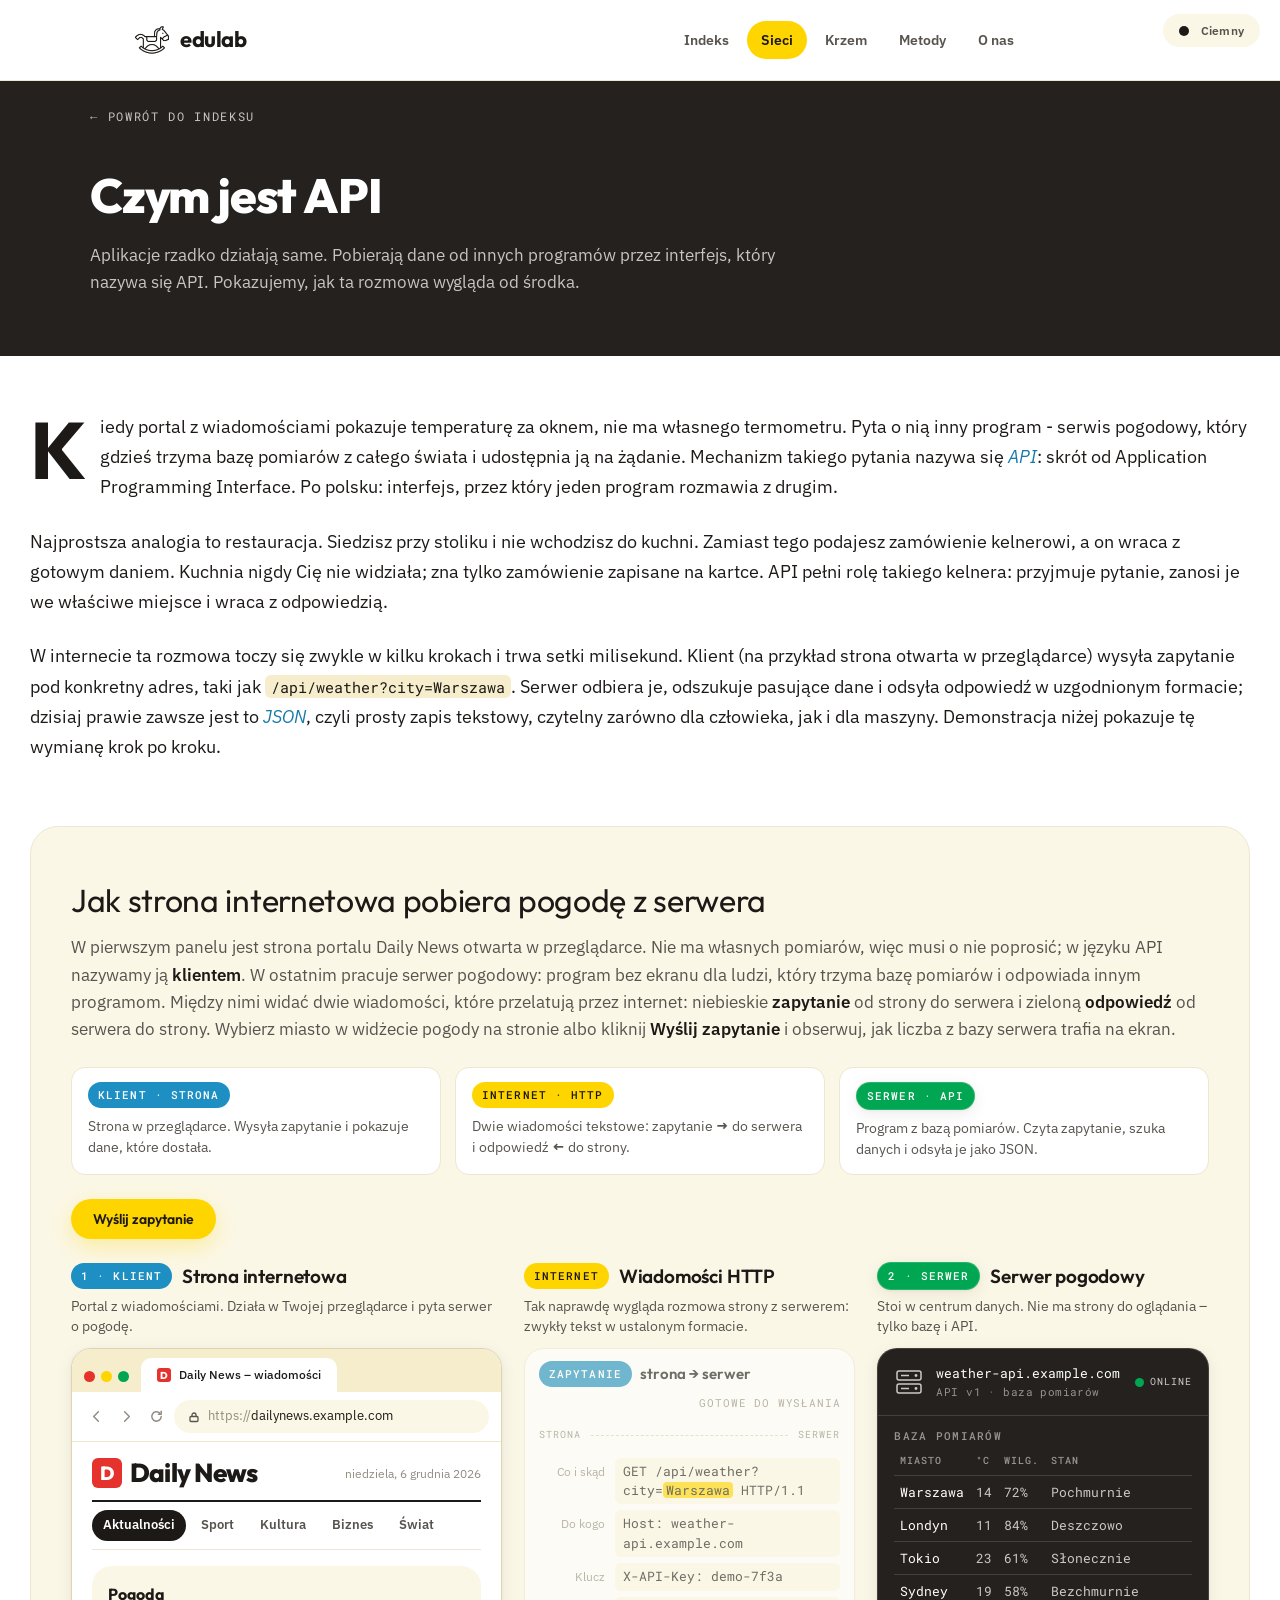
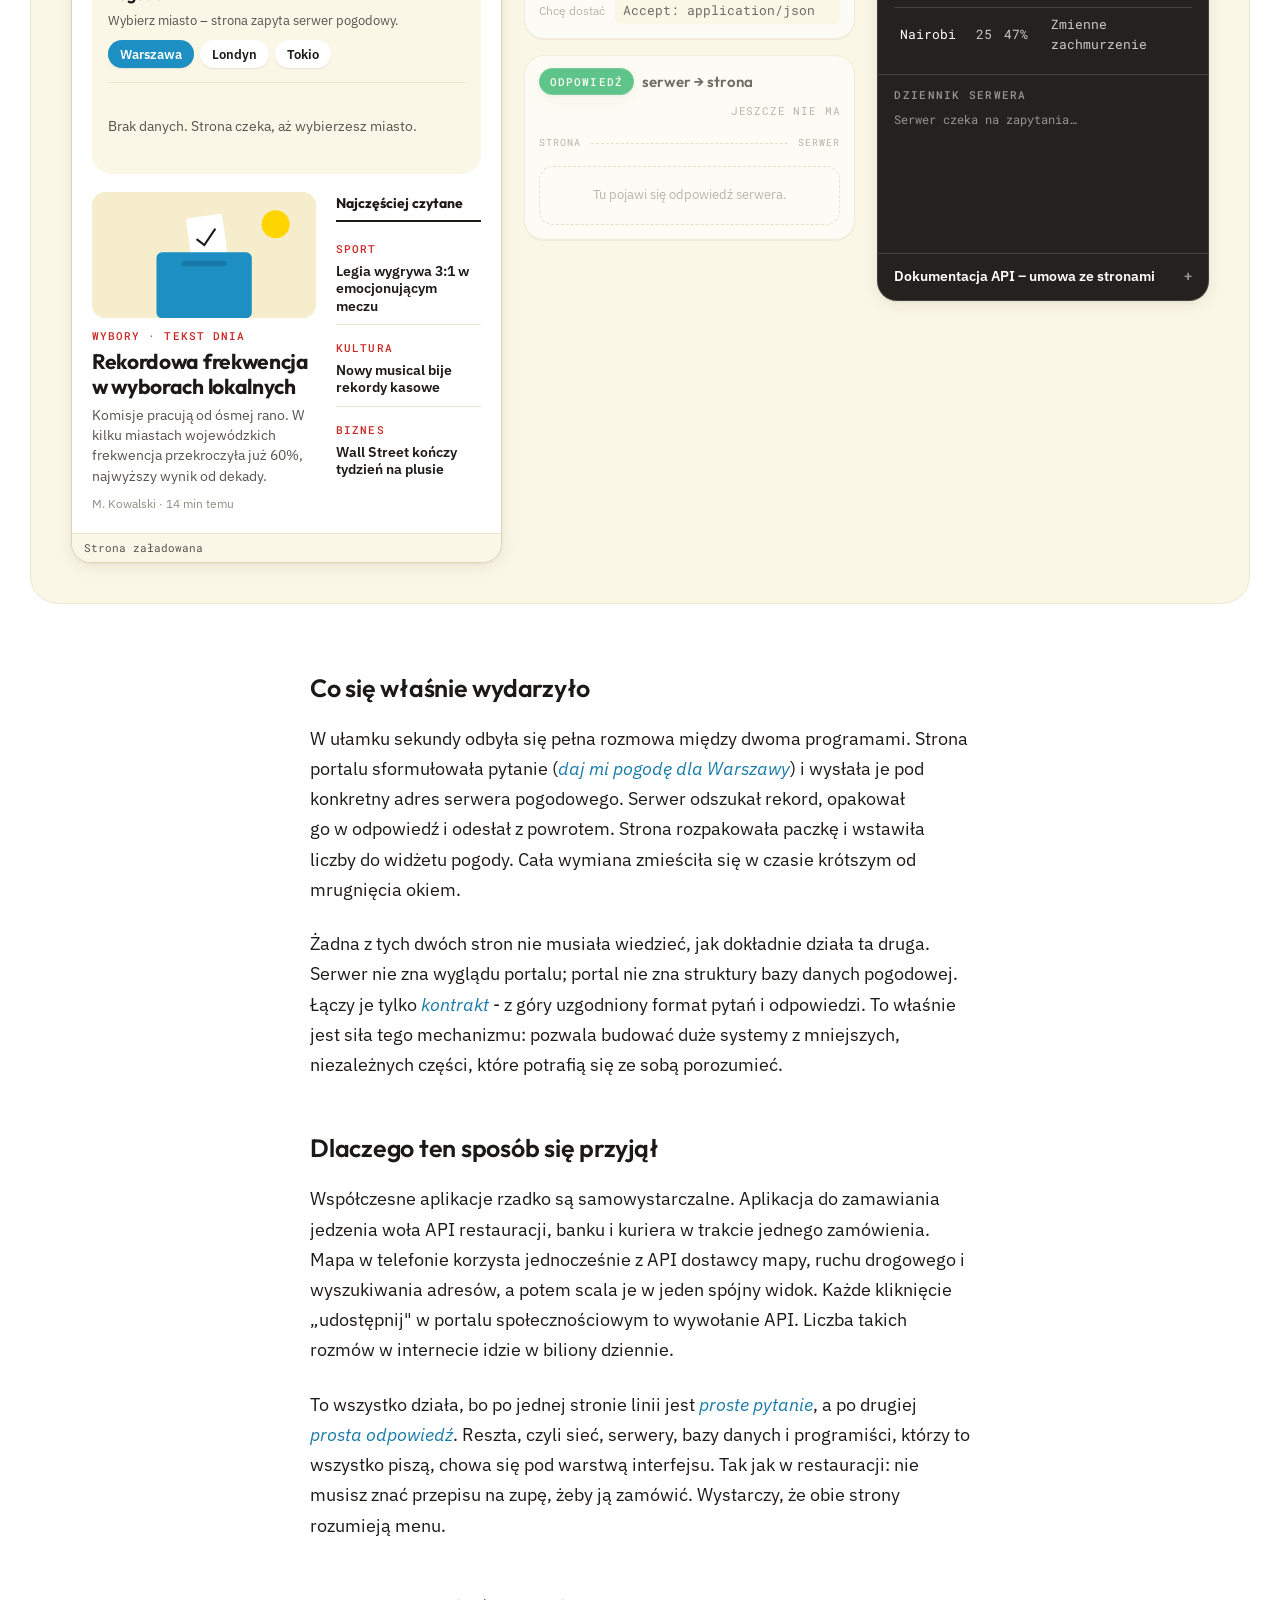
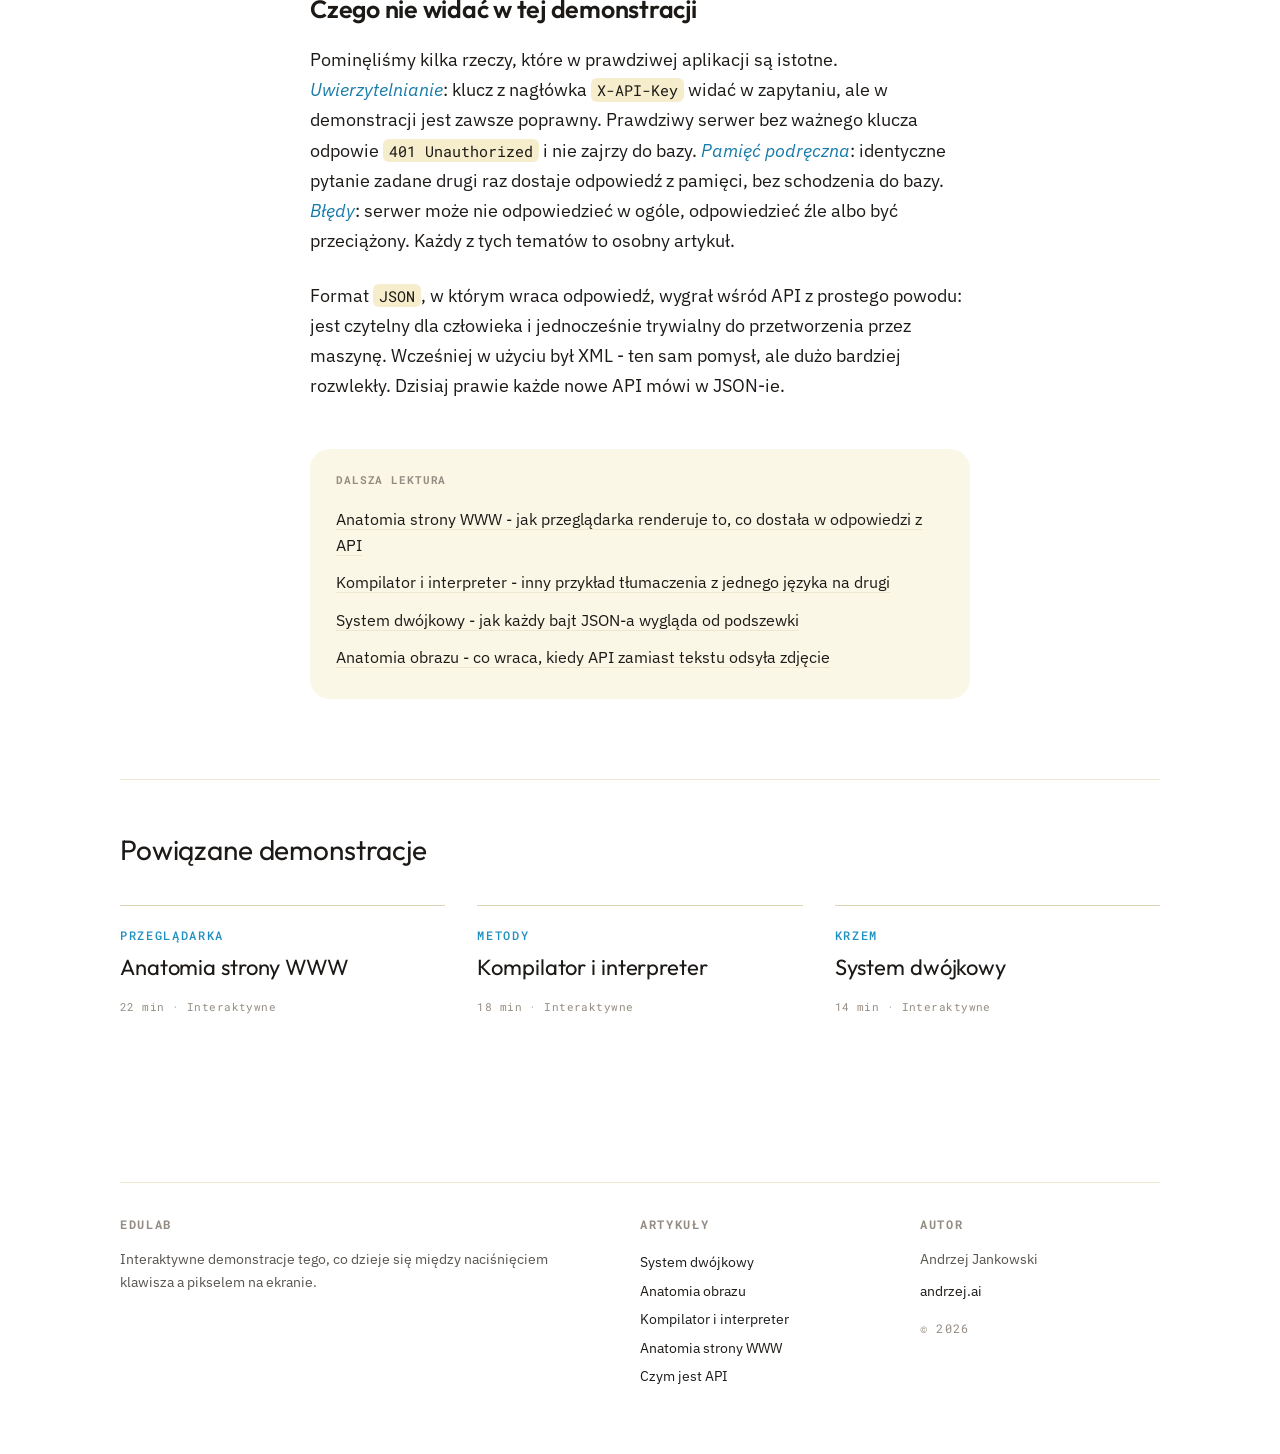
==== api.html @ d2e72bfe "Rework the API demo: browser website, HTTP messages, server console - Website shown in a browser win" ====
<!doctype html>
<html lang="pl">
<head>
<meta charset="utf-8" />
<meta name="viewport" content="width=device-width, initial-scale=1.0" />
<title>Czym jest API - Substrate</title>
<link rel="preconnect" href="https://fonts.googleapis.com" />
<link rel="preconnect" href="https://fonts.gstatic.com" crossorigin />
<link href="https://fonts.googleapis.com/css2?family=Outfit:wght@400;500;600;700;800&family=IBM+Plex+Sans:wght@400;500;600;700&family=Roboto+Mono:wght@400;500&display=swap" rel="stylesheet" />
<script>
  (function(){
    try {
      var saved = localStorage.getItem('substrate-theme');
      document.documentElement.dataset.theme = saved || 'light';
    } catch (_) {
      document.documentElement.dataset.theme = 'light';
    }
  })();
</script>
<style>
  /* ── edulab design system — Editorial Color ──────────────────────────
     Fonts: Outfit (display) · IBM Plex Sans (sans) · Roboto Mono (mono)
     Paper white page, warm ink, yellow primary, blue + green secondary,
     red for danger. Every colour below is an edulab token.
     ─────────────────────────────────────────────────────────────────── */
  :root {
    /* ── edulab brand fonts ── */
    --font-display: 'Outfit', 'IBM Plex Sans', system-ui, sans-serif;
    --font-sans:    'IBM Plex Sans', system-ui, -apple-system, sans-serif;
    --font-mono:    'Roboto Mono', ui-monospace, 'SF Mono', Menlo, monospace;

    /* ── edulab raw palette ── */
    --paper:   #FFFFFF;  --paper-2: #FBF7E6;  --paper-3: #F5EDCB;
    --surface: #FFFFFF;
    --edu-ink: #1C1917;  --edu-ink-2: #57534E;  --edu-ink-3: #948C82;
    --line:    #EDE7D2;  --line-2:  #DDD4B6;

    --yellow: #FFD500;  --yellow-600: #F0C800;  --yellow-soft: #FFD500;  --yellow-ink: #1C1917;
    --blue:   #1E8FC2;  --blue-600:   #177AA8;  --blue-soft:   #1E8FC2;  --blue-ink:   #FFFFFF;
    --green:  #00A651;  --green-600:  #009444;  --green-soft:  #00A651;  --green-ink:  #FFFFFF;
    --red:    #E5322D;  --red-600:    #C92823;  --red-soft:    #E5322D;  --red-ink:    #FFFFFF;
    --grape:  #7A5AC2;

    --primary: var(--yellow);  --on-primary: var(--yellow-ink);
    --focus-ring: 0 0 0 3px color-mix(in srgb, var(--yellow) 45%, transparent);

    /* ── radii & elevation ── */
    --r-xs: 6px; --r-sm: 10px; --r-md: 14px; --r-lg: 20px; --r-xl: 28px; --r-pill: 999px;
    --shadow-sm: 0 1px 2px rgba(33,30,26,.06), 0 1px 1px rgba(33,30,26,.04);
    --shadow-md: 0 4px 16px rgba(33,30,26,.08), 0 1px 3px rgba(33,30,26,.05);
    --shadow-lg: 0 16px 40px rgba(33,30,26,.12), 0 3px 8px rgba(33,30,26,.06);
    --shadow-primary: 0 8px 22px color-mix(in srgb, var(--yellow) 30%, transparent);

    /* ── layout ── */
    --pad-x: 30px;
    --pad-y: 72px;
    --gap: 28px;
    --shell: 1100px;
  }

  /* ── Light (default): edulab paper ──────────────────────────────────── */
  html[data-theme="light"] {
    --bg:        var(--paper);
    --bg-2:      var(--paper-2);
    --bg-3:      var(--paper-3);
    --ink:       var(--edu-ink);
    --ink-soft:  var(--edu-ink-2);
    --ink-mute:  var(--edu-ink-3);
    --rule:      var(--line-2);
    --rule-soft: var(--line);
    --accent:    var(--blue);
    --accent-2:  var(--blue-600);
    --accent-tint:        var(--paper-2);
    --accent-tint-soft:   var(--paper-2);
    --accent-tint-strong: var(--paper-3);
    --overlay:   rgba(255,255,255,.94);
    --card:      var(--surface);
    --logo-filter: none;
    --hero-bg:    #24211E;
    --hero-ink:   #FFFFFF;
    --hero-ink-2: rgba(255,255,255,.74);
    --green-tint: color-mix(in srgb, var(--green) 12%, transparent);
    --amber: var(--yellow);
    --amber-tint: color-mix(in srgb, var(--yellow) 22%, transparent);
    /* API demo: browser chrome + server console */
    --chrome-bg:   var(--paper-3);
    --chrome-bg-2: var(--paper-2);
    --srv-bg:   #24211E;  --srv-bg-2: #322D29;
    --srv-ink:  #FFFFFF;  --srv-ink-2: rgba(255,255,255,.76);  --srv-ink-3: rgba(255,255,255,.52);
    --srv-line: rgba(255,255,255,.14);
  }

  /* ── Dark: edulab ink surfaces (yellow reads as text on black) ──────── */
  html[data-theme="dark"] {
    --bg:        #1C1917;
    --bg-2:      #262220;
    --bg-3:      #322D29;
    --ink:       #FFFFFF;
    --ink-soft:  rgba(255,255,255,.74);
    --ink-mute:  rgba(255,255,255,.52);
    --rule:      rgba(255,255,255,.30);
    --rule-soft: rgba(255,255,255,.14);
    --accent:    var(--yellow);
    --accent-2:  var(--yellow-600);
    --accent-tint:        rgba(255,255,255,.06);
    --accent-tint-soft:   rgba(255,255,255,.04);
    --accent-tint-strong: rgba(255,213,0,.22);
    --overlay:   rgba(28,25,23,.94);
    --card:      #262220;
    --logo-filter: invert(1);
    --hero-bg:    #24211E;
    --hero-ink:   #FFFFFF;
    --hero-ink-2: rgba(255,255,255,.74);
    --green-tint: color-mix(in srgb, var(--green) 22%, transparent);
    --amber: var(--yellow);
    --amber-tint: color-mix(in srgb, var(--yellow) 22%, transparent);
    --chrome-bg:   #322D29;
    --chrome-bg-2: #262220;
    --srv-bg:   #0F0D0C;  --srv-bg-2: #24211E;
    --srv-ink:  #FFFFFF;  --srv-ink-2: rgba(255,255,255,.76);  --srv-ink-3: rgba(255,255,255,.52);
    --srv-line: rgba(255,255,255,.16);
  }

  /* ── Reset ──────────────────────────────────────────────────────────── */
  * { box-sizing: border-box; }
  html, body { margin: 0; padding: 0; }
  body {
    background: var(--bg);
    color: var(--ink);
    font-family: var(--font-sans);
    font-size: 16px;
    line-height: 1.6;
    -webkit-font-smoothing: antialiased;
    text-rendering: optimizeLegibility;
    transition: background .25s ease, color .25s ease;
  }
  a { color: inherit; text-decoration: none; cursor: pointer; }
  button { font-family: inherit; }

  /* Content shell — edulab caps the column at 1100px */
  .shell { max-width: var(--shell); margin: 0 auto; width: 100%; }

  /* Functional label: mono, uppercase, tracked */
  .kicker {
    font-family: var(--font-mono);
    font-weight: 500;
    font-size: 12px;
    letter-spacing: .14em;
    text-transform: uppercase;
    color: var(--ink-mute);
  }
  .dot { color: var(--ink-mute); padding: 0 6px; }

  /* ── Theme toggle — full pill, never a partial contour ──────────────── */
  .theme-toggle {
    position: fixed;
    top: 14px; right: 20px;
    z-index: 100;
    appearance: none; cursor: pointer;
    background: var(--bg-2);
    border: none;
    color: var(--ink-soft);
    padding: 9px 16px;
    border-radius: var(--r-pill);
    font-family: var(--font-sans);
    font-weight: 600;
    font-size: 12px;
    letter-spacing: .02em;
    transition: background .15s, color .15s;
  }
  .theme-toggle:hover { background: var(--yellow); color: var(--yellow-ink); }
  .theme-toggle:focus-visible { outline: none; box-shadow: var(--focus-ring); }
  .theme-toggle .th-mark {
    display: inline-block;
    width: 10px; height: 10px;
    border-radius: 50%;
    margin-right: 8px;
    vertical-align: -1px;
    background: var(--ink);
  }
  .theme-toggle:hover .th-mark { background: var(--yellow-ink); }
  .theme-toggle .lbl-jasny { display: inline; }
  .theme-toggle .lbl-ciemny { display: none; }
  html[data-theme="light"] .theme-toggle .lbl-jasny { display: none; }
  html[data-theme="light"] .theme-toggle .lbl-ciemny { display: inline; }

  /* ── edulab brand bar (required chrome) ─────────────────────────────── */
  .masthead {
    position: sticky; top: 0; z-index: 50; width: 100%;
    background: var(--overlay);
    backdrop-filter: blur(12px); -webkit-backdrop-filter: blur(12px);
    border-bottom: 1px solid var(--rule-soft);
  }
  .masthead .row {
    max-width: var(--shell); margin: 0 auto;
    padding: 8px var(--pad-x);
    display: flex; justify-content: space-between; align-items: center; gap: 12px;
  }
  .masthead .brand { display: flex; align-items: center; gap: 2px; cursor: pointer; }
  .masthead .edu-logo {
    width: 64px; height: 64px; display: block; margin-right: -6px;
    filter: var(--logo-filter);
  }
  .masthead .brand .wordmark {
    font-family: var(--font-display); font-weight: 700;
    font-size: 22px; letter-spacing: -.02em; color: var(--ink);
  }
  .masthead .topnav { display: flex; gap: 4px; padding-right: 132px; }
  .masthead .topnav a {
    font-family: var(--font-sans); font-weight: 600; font-size: 14px;
    color: var(--ink-soft);
    padding: 8px 14px; border-radius: var(--r-pill);
    transition: background .15s, color .15s;
  }
  .masthead .topnav a:hover { background: var(--bg-2); color: var(--ink); }
  .masthead .topnav a.active { background: var(--yellow); color: var(--yellow-ink); }

  /* ── Detail page frame ──────────────────────────────────────────────── */
  .detail {
    max-width: 1240px;
    margin: 0 auto;
    padding: 48px var(--pad-x) calc(var(--pad-y) * 1.2);
  }
  .detail-back {
    font-family: var(--font-mono); font-size: 11px;
    letter-spacing: .08em; text-transform: uppercase;
    color: var(--ink-mute); margin-bottom: 48px;
  }
  .detail-back a { transition: color .15s; }
  .detail-back a:hover { color: var(--accent); }

  .detail-head { max-width: 760px; margin: 0 auto; text-align: left; }
  .detail-meta {
    display: flex; align-items: center;
    font-family: var(--font-mono); font-size: 11px; color: var(--ink-mute);
    letter-spacing: .06em; text-transform: uppercase;
    margin-bottom: 24px;
  }
  .detail-head h1 {
    font-family: var(--font-display); font-weight: 400;
    font-size: clamp(40px, 5vw, 72px); line-height: 1.05;
    letter-spacing: -.02em;
    margin: 0 0 24px; text-wrap: balance;
  }
  .detail-dek {
    font-family: var(--font-sans); font-style: italic;
    font-size: clamp(20px, 1.6vw, 24px);
    line-height: 1.45; color: var(--ink-soft); margin: 0 0 32px;
    max-width: 50ch;
  }
  .detail-byline {
    display: flex; align-items: center;
    font-family: var(--font-mono); font-size: 11px; color: var(--ink-mute);
    letter-spacing: .06em; text-transform: uppercase;
  }

  .detail-rule {
    height: 1px; background: var(--rule); opacity: .5;
    margin: 56px auto;
    max-width: 760px;
    border: none;
  }

  .detail-prose { max-width: 660px; margin: 0 auto 48px; }
  .detail-prose p {
    font-family: var(--font-sans); font-size: 19px; line-height: 1.6;
    color: var(--ink); margin: 0 0 24px; text-wrap: pretty;
  }
  .detail-prose p em { font-style: italic; color: var(--accent-2); }
  .detail-prose p code,
  .detail-prose code {
    font-family: var(--font-mono); font-size: 15px;
    background: var(--bg-2); padding: 1px 6px; border-radius: 3px;
    color: var(--accent);
  }
  .detail-prose h3 {
    font-family: var(--font-display); font-weight: 400;
    font-size: 28px; margin: 48px 0 16px;
    letter-spacing: -.005em;
  }
  .detail-prose .dropcap .dc {
    font-family: var(--font-sans); font-style: italic;
    font-size: 80px; line-height: .8;
    float: left; padding: 6px 14px 0 0;
    color: var(--accent);
  }

  /* ── Demo container (breaks out of .detail to be wider) ─────────────── */
  .demo-fullwide {
    padding: 0 var(--pad-x);
    margin: 64px 0;
  }
  .detail-demo {
    max-width: 1480px; margin: 0 auto;
    padding: 40px;
    background: var(--bg-2);
    border: 1px solid var(--rule-soft);
    border-radius: var(--r-xl);
  }
  .detail.detail-after {
    padding-top: 0;
  }
  .detail-demo .demo-head { margin-bottom: 24px; max-width: none; }
  .detail-demo .demo-head h2 {
    font-family: var(--font-display); font-weight: 400;
    font-size: 32px; margin: 8px 0 8px; letter-spacing: -.01em;
  }
  .detail-demo .demo-head > p {
    font-family: var(--font-sans); font-size: 17px; line-height: 1.6; color: var(--ink-soft); margin: 0;
  }
  .detail-demo .demo-head p em { font-style: normal; font-weight: 600; color: var(--ink); }

  /* ── Buttons ────────────────────────────────────────────────────────── */
  .btn {
    appearance: none; cursor: pointer;
    background: transparent;
    border: 1px solid var(--rule-soft);
    color: var(--ink-soft);
    padding: 8px 14px;
    border-radius: 2px;
    font-family: var(--font-mono);
    font-size: 11px;
    letter-spacing: .08em;
    text-transform: uppercase;
    transition: border-color .15s, color .15s, background .15s;
  }
  .btn:hover { border-color: var(--ink-soft); color: var(--ink); }
  .btn:disabled { opacity: .4; cursor: not-allowed; }
  .btn.primary {
    background: var(--ink);
    border-color: var(--ink);
    color: var(--bg);
    padding: 10px 20px;
    border-radius: 999px;
    font-family: var(--font-sans);
    font-size: 13px;
    font-weight: 500;
    letter-spacing: 0;
    text-transform: none;
    transition: transform .15s ease, background .15s ease, opacity .15s;
  }
  .btn.primary:hover:not(:disabled) { background: var(--accent); transform: translateY(-1px); }

  /* ── Aside ──────────────────────────────────────────────────────────── */
  .detail-aside {
    max-width: 660px; margin: 48px auto;
    padding: 24px 28px;
    background: var(--bg-2);
    border-radius: 0 3px 3px 0;
  }
  .detail-aside h6 {
    font-family: var(--font-mono); font-size: 11px; letter-spacing: .08em;
    text-transform: uppercase; color: var(--ink-mute);
    margin: 0 0 12px;
  }
  .detail-aside ul { margin: 0; padding: 0; list-style: none; }
  .detail-aside li { padding: 6px 0; }
  .detail-aside a {
    font-family: var(--font-sans); font-size: 16px; color: var(--ink);
    border-bottom: 1px solid var(--rule-soft);
    transition: color .15s, border-color .15s;
  }
  .detail-aside a:hover { color: var(--accent); border-color: var(--accent); }

  /* ── Related ────────────────────────────────────────────────────────── */
  .detail-related {
    max-width: 1080px; margin: 80px auto 0;
    border-top: 1px solid var(--rule-soft);
    padding-top: 48px;
  }
  .detail-related h3 {
    font-family: var(--font-display); font-weight: 400; font-size: 28px;
    margin: 0 0 32px; letter-spacing: -.005em;
  }
  .related-grid {
    display: grid; grid-template-columns: repeat(3, 1fr); gap: 32px;
  }
  .related-grid .related {
    padding: 20px 0; border-top: 1px solid var(--rule);
    cursor: pointer; transition: padding .15s;
    display: flex; flex-direction: column; gap: 10px;
  }
  .related-grid .related:hover { padding-left: 8px; }
  .related-grid .related:hover h4 { color: var(--accent); }
  .related-grid .related .kicker { color: var(--accent); }
  .related-grid .related h4 {
    font-family: var(--font-display); font-weight: 400;
    font-size: 22px; line-height: 1.15; margin: 0;
    letter-spacing: -.005em; transition: color .15s;
  }
  .related-grid .related .read {
    font-family: var(--font-mono); font-size: 11px; color: var(--ink-mute);
    letter-spacing: .04em; margin-top: auto; padding-top: 8px;
  }

  /* ════════════════════════════════════════════════════════════
     API DEMO - website (client) · HTTP messages · weather server
     Blue = the website and its request, green = the server and
     its response, yellow = "look here now".
     ════════════════════════════════════════════════════════════ */

  /* ── legend under the demo lead ─────────────────────────────── */
  .demo-legend {
    display: grid; grid-template-columns: repeat(3, minmax(0, 1fr));
    gap: 14px; margin-top: 24px;
  }
  .legend-item {
    background: var(--card); border: 1px solid var(--rule-soft);
    border-radius: var(--r-md); padding: 14px 16px;
    display: flex; flex-direction: column; gap: 8px; align-items: flex-start;
  }
  .legend-item p { margin: 0; font-size: 14px; line-height: 1.5; color: var(--ink-soft); }

  /* ── solid chips: actor + message labels ────────────────────── */
  .chip {
    display: inline-flex; align-items: center; gap: 6px;
    font-family: var(--font-mono); font-size: 11px; font-weight: 500;
    letter-spacing: .1em; text-transform: uppercase;
    padding: 4px 10px; border-radius: var(--r-pill); white-space: nowrap;
  }
  .chip.client { background: var(--blue);   color: var(--blue-ink); }
  .chip.server { background: var(--green);  color: var(--green-ink); }
  .chip.net    { background: var(--yellow); color: var(--yellow-ink); }
  .chip.error  { background: var(--red);    color: var(--red-ink); }
  .chip.muted  { background: var(--bg-3);   color: var(--ink-soft); }

  /* ── start button ───────────────────────────────────────── */
  .api-start { margin-bottom: 22px; }

  /* ── stage: website | messages | server ─────────────────────── */
  .api-stage {
    display: grid;
    grid-template-columns: minmax(0, 1.3fr) minmax(300px, 1fr) minmax(0, 1fr);
    gap: 22px; align-items: start;
  }
  .actor { display: flex; flex-direction: column; gap: 12px; min-width: 0; }
  .actor-label { display: flex; flex-wrap: wrap; align-items: center; gap: 6px 10px; }
  .actor-label strong {
    font-family: var(--font-display); font-weight: 600; font-size: 19px;
    letter-spacing: -.01em; color: var(--ink);
  }
  .actor-note { flex-basis: 100%; font-size: 13.5px; line-height: 1.45; color: var(--ink-soft); }
  .frame { transition: box-shadow .25s; }
  .actor.is-active .frame,
  .msg.is-active { box-shadow: 0 0 0 3px var(--yellow), var(--shadow-md); }

  /* ── browser window around the website ──────────────────────── */
  .browser {
    background: var(--card); border: 1px solid var(--rule);
    border-radius: var(--r-lg); overflow: hidden; box-shadow: var(--shadow-md);
  }
  .br-tabs {
    background: var(--chrome-bg); display: flex; align-items: flex-end;
    gap: 12px; padding: 9px 12px 0;
  }
  .br-dots { display: flex; gap: 6px; padding-bottom: 10px; }
  .br-dots span { width: 11px; height: 11px; border-radius: 50%; }
  .br-dots span:nth-child(1) { background: var(--red); }
  .br-dots span:nth-child(2) { background: var(--yellow); }
  .br-dots span:nth-child(3) { background: var(--green); }
  .br-tab {
    background: var(--card); border-radius: var(--r-sm) var(--r-sm) 0 0;
    padding: 7px 16px 8px; display: flex; align-items: center; gap: 8px;
    font-family: var(--font-sans); font-size: 12px; font-weight: 500; color: var(--ink);
    min-width: 0; max-width: 240px; white-space: nowrap; overflow: hidden; text-overflow: ellipsis;
  }
  .br-tab .fav {
    width: 14px; height: 14px; border-radius: 3px; flex-shrink: 0;
    background: var(--red); color: var(--red-ink);
    font-family: var(--font-display); font-weight: 800; font-size: 10px;
    display: grid; place-items: center;
  }
  .br-toolbar {
    display: flex; align-items: center; gap: 6px; padding: 8px 12px;
    border-bottom: 1px solid var(--rule-soft);
  }
  .br-btn { width: 24px; height: 24px; display: grid; place-items: center; color: var(--ink-mute); flex-shrink: 0; }
  .br-btn svg { width: 15px; height: 15px; }
  .br-url {
    flex: 1; min-width: 0; display: flex; align-items: center; gap: 8px;
    background: var(--bg-2); border-radius: var(--r-pill); padding: 6px 14px;
    font-family: var(--font-sans); font-size: 13px; color: var(--ink-mute);
    white-space: nowrap; overflow: hidden;
  }
  .br-url svg { width: 12px; height: 12px; flex-shrink: 0; color: var(--ink-soft); }
  .br-url .host { color: var(--ink); }
  .br-status {
    background: var(--chrome-bg-2); border-top: 1px solid var(--rule-soft);
    padding: 5px 12px; min-height: 27px;
    font-family: var(--font-mono); font-size: 11px; color: var(--ink-soft);
    white-space: nowrap; overflow: hidden; text-overflow: ellipsis;
  }

  /* ── the news website itself ────────────────────────────────── */
  .site { background: var(--bg); color: var(--ink); padding: 0 20px 20px; }
  .site-head {
    display: flex; align-items: center; justify-content: space-between;
    gap: 12px; flex-wrap: wrap; padding: 16px 0 12px;
    border-bottom: 2px solid var(--ink);
  }
  .site-logo {
    display: flex; align-items: center; gap: 8px;
    font-family: var(--font-display); font-weight: 800; font-size: 26px;
    letter-spacing: -.03em; line-height: 1;
  }
  .site-logo .mark {
    width: 30px; height: 30px; border-radius: var(--r-xs);
    background: var(--red); color: var(--red-ink);
    display: grid; place-items: center; font-size: 19px;
  }
  .site-date { font-size: 12px; color: var(--ink-mute); }
  .site-nav { display: flex; flex-wrap: wrap; gap: 4px; padding: 8px 0; border-bottom: 1px solid var(--rule-soft); }
  .site-nav span {
    font-family: var(--font-sans); font-weight: 600; font-size: 13px;
    color: var(--ink-soft); padding: 5px 11px; border-radius: var(--r-pill);
  }
  .site-nav span.on { background: var(--ink); color: var(--bg); }

  /* weather widget = the part of the website that talks to the API */
  .wx {
    margin: 16px 0 18px; padding: 16px;
    background: var(--bg-2); border-radius: var(--r-lg);
    display: flex; flex-direction: column; gap: 14px;
  }
  .wx-title { font-family: var(--font-display); font-weight: 700; font-size: 16px; margin: 0; }
  .wx-hint { font-size: 12.5px; color: var(--ink-soft); margin: 2px 0 10px; }
  .wx-cities { display: flex; flex-wrap: wrap; gap: 6px; }
  .wx-city {
    appearance: none; border: none; cursor: pointer;
    background: var(--card); color: var(--ink); box-shadow: var(--shadow-sm);
    font-family: var(--font-sans); font-weight: 600; font-size: 12.5px;
    padding: 6px 12px; border-radius: var(--r-pill);
    transition: background .15s, color .15s;
  }
  .wx-city:hover { background: var(--bg-3); }
  .wx-city:focus-visible { outline: none; box-shadow: var(--focus-ring); }
  .wx-city[aria-pressed="true"] { background: var(--blue); color: var(--blue-ink); }

  .wx-result {
    display: flex; align-items: center; gap: 16px; min-height: 76px;
    padding-top: 14px; border-top: 1px solid var(--rule-soft); transition: opacity .25s;
  }
  .wx[data-filled="loading"] .wx-result { opacity: .45; }
  .wx-icon { position: relative; width: 58px; height: 58px; flex-shrink: 0; color: var(--ink); display: grid; place-items: center; }
  .wx-icon .map-n { position: absolute; top: -4px; right: -8px; margin: 0; }
  .wx-icon svg { width: 54px; height: 54px; }
  .wx-icon .ic-fill { fill: var(--bg-2); }
  .wx-temp {
    font-family: var(--font-display); font-weight: 700; font-size: 42px;
    line-height: 1; letter-spacing: -.03em;
  }
  .wx-place { font-weight: 600; font-size: 14px; }
  .wx-meta { font-size: 13px; color: var(--ink-soft); line-height: 1.5; }
  .wx-empty { font-size: 13.5px; color: var(--ink-soft); margin: 0; }
  .wx-loading {
    font-family: var(--font-mono); font-size: 11px; letter-spacing: .08em;
    text-transform: uppercase; color: var(--ink-soft);
    animation: fade-pulse 1s ease-in-out infinite alternate;
  }
  @keyframes fade-pulse { from { opacity: 1; } to { opacity: .35; } }

  /* values that came from the API: flash + numbered link to the JSON */
  .fld { border-radius: var(--r-xs); transition: background .4s, color .4s; }
  .fld.flash { background: var(--yellow); color: var(--yellow-ink); }
  .map-n {
    display: inline-grid; place-items: center; vertical-align: middle;
    width: 18px; height: 18px; margin: 0 4px; border-radius: 50%;
    background: var(--yellow); color: var(--yellow-ink);
    font-family: var(--font-mono); font-size: 10.5px; font-weight: 500; line-height: 1;
    opacity: 0; transition: opacity .3s;
  }
  #demo[data-mapped="1"] .map-n { opacity: 1; }

  .site-grid { display: grid; grid-template-columns: minmax(0, 1.55fr) minmax(0, 1fr); gap: 20px; }
  .site-img {
    aspect-ratio: 16 / 9; border-radius: var(--r-md); overflow: hidden;
    background: var(--bg-3); margin-bottom: 10px;
  }
  .site-img svg { width: 100%; height: 100%; display: block; }
  .site-img .i-sky   { fill: var(--bg-3); }
  .site-img .i-box   { fill: var(--blue); }
  .site-img .i-slot  { fill: var(--blue-600); }
  .site-img .i-paper { fill: var(--card); }
  .site-img .i-tick  { fill: none; stroke: var(--ink); stroke-width: 3; stroke-linecap: round; }
  .site-img .i-sun   { fill: var(--yellow); }
  .site-kicker {
    font-family: var(--font-mono); font-size: 10.5px; font-weight: 500;
    letter-spacing: .1em; text-transform: uppercase; color: var(--red-600);
  }
  .site-h {
    font-family: var(--font-display); font-weight: 700; font-size: 21px;
    line-height: 1.2; letter-spacing: -.015em; margin: 4px 0 6px;
  }
  .site-dek { font-size: 13.5px; line-height: 1.5; color: var(--ink-soft); margin: 0; }
  .site-byline { font-size: 12px; color: var(--ink-mute); margin-top: 8px; }
  .site-side h5 {
    font-family: var(--font-display); font-weight: 700; font-size: 14px;
    margin: 0 0 4px; padding-bottom: 6px; border-bottom: 2px solid var(--ink);
  }
  .site-list { list-style: none; margin: 0; padding: 0; }
  .site-list li { padding: 9px 0; border-bottom: 1px solid var(--rule-soft); }
  .site-list li:last-child { border-bottom: none; }
  .site-list .t { display: block; font-weight: 600; font-size: 13.5px; line-height: 1.3; margin-top: 2px; }

  /* ── HTTP messages in the middle ────────────────────────────── */
  .wire { gap: 12px; }
  .msgs { display: flex; flex-direction: column; gap: 16px; }
  .msg {
    background: var(--card); border: 1px solid var(--rule-soft);
    border-radius: var(--r-lg); box-shadow: var(--shadow-sm); overflow: hidden;
    transition: box-shadow .25s, opacity .25s;
  }
  .msg[data-state="idle"] { opacity: .62; }
  .msg-head { display: flex; flex-wrap: wrap; align-items: center; gap: 8px; padding: 12px 14px 4px; }
  .msg-title { font-family: var(--font-display); font-weight: 600; font-size: 15px; }
  .msg-state {
    margin-left: auto; font-family: var(--font-mono); font-size: 10.5px;
    letter-spacing: .08em; text-transform: uppercase; color: var(--ink-mute);
  }

  .msg-track {
    display: flex; align-items: center; gap: 10px; padding: 6px 14px 10px;
    font-family: var(--font-mono); font-size: 10px; letter-spacing: .1em;
    text-transform: uppercase; color: var(--ink-mute);
  }
  .rail { position: relative; flex: 1; height: 26px; }
  .rail::before {
    content: ""; position: absolute; left: 0; right: 0; top: 50%;
    border-top: 1px dashed var(--rule);
  }
  .packet {
    position: absolute; top: 0; left: 0; height: 26px; width: 46px;
    border-radius: var(--r-pill); display: grid; place-items: center;
    font-size: 13px; line-height: 1; opacity: 0;
    transition: left .9s ease-in-out, opacity .2s;
  }
  .msg-req .packet { background: var(--blue);  color: var(--blue-ink); }
  .msg-res .packet { background: var(--green); color: var(--green-ink); }
  .packet[data-pos="start"] { left: 0; }
  .packet[data-pos="end"]   { left: calc(100% - 46px); }
  .packet[data-visible="1"] { opacity: 1; }

  .http {
    margin: 0; padding: 0 14px 14px;
    display: grid; grid-template-columns: max-content minmax(0, 1fr);
    gap: 6px 10px; align-items: baseline;
  }
  .http dt {
    font-family: var(--font-sans); font-size: 12px; line-height: 1.35;
    color: var(--ink-mute); text-align: right; padding-top: 5px;
  }
  .http dd {
    margin: 0; padding: 4px 8px; border-radius: var(--r-xs);
    background: var(--bg-2); color: var(--ink);
    font-family: var(--font-mono); font-size: 12.5px; line-height: 1.55;
    overflow-wrap: anywhere;
  }
  .http dd.json { white-space: pre; overflow-x: auto; overflow-wrap: normal; }
  .http .jk { color: var(--ink-soft); }
  .http .var { background: var(--yellow); color: var(--yellow-ink); border-radius: 4px; padding: 0 3px; }
  .http .st-ok  { background: var(--green); color: var(--green-ink); border-radius: 4px; padding: 0 4px; }
  .msg-empty {
    margin: 0 14px 14px; padding: 18px 12px; border-radius: var(--r-md);
    border: 1px dashed var(--rule); text-align: center;
    font-size: 13px; color: var(--ink-mute);
  }

  /* ── weather server: a machine, not a page ──────────────────── */
  .server {
    background: var(--srv-bg); color: var(--srv-ink);
    border: 1px solid var(--srv-line); border-radius: var(--r-lg);
    box-shadow: var(--shadow-md); overflow: hidden;
  }
  .srv-head {
    display: flex; align-items: center; gap: 12px;
    padding: 14px 16px; border-bottom: 1px solid var(--srv-line);
  }
  .srv-rack { width: 30px; height: 30px; color: var(--srv-ink-2); flex-shrink: 0; }
  .srv-host { font-family: var(--font-mono); font-size: 13px; color: var(--srv-ink); overflow-wrap: anywhere; }
  .srv-sub  { font-family: var(--font-mono); font-size: 10.5px; color: var(--srv-ink-3); letter-spacing: .04em; }
  .srv-led {
    margin-left: auto; display: flex; align-items: center; gap: 6px;
    font-family: var(--font-mono); font-size: 10px; letter-spacing: .1em;
    text-transform: uppercase; color: var(--srv-ink-2); white-space: nowrap;
  }
  .srv-led i { width: 9px; height: 9px; border-radius: 50%; background: var(--green); }
  .server[data-busy="1"] .srv-led i { background: var(--yellow); animation: fade-pulse .45s ease-in-out infinite alternate; }
  .srv-sec { padding: 12px 16px 14px; border-bottom: 1px solid var(--srv-line); }
  .srv-sec h5 {
    margin: 0 0 8px; font-family: var(--font-mono); font-weight: 500; font-size: 10.5px;
    letter-spacing: .12em; text-transform: uppercase; color: var(--srv-ink-3);
  }
  .srv-table { width: 100%; border-collapse: collapse; font-family: var(--font-mono); font-size: 12.5px; }
  .srv-table th {
    text-align: left; font-weight: 500; font-size: 10px; letter-spacing: .1em;
    text-transform: uppercase; color: var(--srv-ink-3); padding: 0 6px 6px;
  }
  .srv-table td {
    padding: 6px; color: var(--srv-ink-2); border-top: 1px solid var(--srv-line);
    transition: background .25s, color .25s;
  }
  .srv-table td:first-child { color: var(--srv-ink); }
  .srv-table tr.hit td { background: var(--yellow); color: var(--yellow-ink); border-top-color: transparent; }
  .srv-log {
    list-style: none; margin: 0; padding: 0; height: 128px; overflow-y: auto;
    font-family: var(--font-mono); font-size: 11.5px; line-height: 1.6; color: var(--srv-ink-2);
  }
  .srv-log li { overflow-wrap: anywhere; }
  .srv-log .t { color: var(--srv-ink-3); margin-right: 8px; }
  .srv-log .v   { color: var(--yellow); }
  .srv-log .ok  { color: var(--green); }
  .srv-log .idle { color: var(--srv-ink-3); }

  .srv-docs summary {
    cursor: pointer; padding: 12px 16px; list-style: none;
    font-family: var(--font-sans); font-weight: 600; font-size: 13.5px; color: var(--srv-ink);
    display: flex; align-items: center; justify-content: space-between; gap: 10px;
  }
  .srv-docs summary::-webkit-details-marker { display: none; }
  .srv-docs summary::after { content: "+"; font-family: var(--font-mono); color: var(--srv-ink-3); }
  .srv-docs[open] summary::after { content: "−"; }
  .srv-docs summary:focus-visible { outline: 3px solid var(--yellow); outline-offset: -3px; }
  .srv-docs-body { padding: 0 16px 16px; display: flex; flex-direction: column; gap: 12px; }
  .srv-docs-body p { margin: 0; font-size: 13px; line-height: 1.5; color: var(--srv-ink-2); }
  .srv-docs dl {
    margin: 0; display: grid; grid-template-columns: max-content minmax(0, 1fr);
    gap: 4px 12px; font-family: var(--font-mono); font-size: 11.5px; line-height: 1.5;
  }
  .srv-docs dt { color: var(--srv-ink-3); }
  .srv-docs dd { margin: 0; color: var(--srv-ink-2); overflow-wrap: anywhere; }
  .srv-docs code { font-family: var(--font-mono); color: var(--yellow); }
  .code-chips { display: flex; flex-wrap: wrap; gap: 6px; }
  .code-chip {
    font-family: var(--font-mono); font-size: 10.5px; padding: 3px 9px;
    border-radius: var(--r-pill); background: var(--srv-bg-2); color: var(--srv-ink-2);
  }
  .code-chip.ok  { background: var(--green); color: var(--green-ink); }
  .code-chip.err { background: var(--red);   color: var(--red-ink); }

  /* ── responsive ─────────────────────────────────────────────── */
  @media (max-width: 1200px) {
    .api-stage { grid-template-columns: minmax(0, 1fr); }
  }
  @media (max-width: 768px) {
    .demo-fullwide { padding: 0 12px; }
    .detail.detail-intro { padding-left: 12px; padding-right: 12px; }
    .detail-demo { padding: 22px 14px; }
    .demo-legend { grid-template-columns: minmax(0, 1fr); }
    .site-grid { grid-template-columns: minmax(0, 1fr); }
    .site { padding: 0 14px 16px; }
    .http { grid-template-columns: minmax(0, 1fr); }
    .http dt { text-align: left; padding-top: 0; }
  }
  @media (max-width: 768px) {
    .masthead .topnav { display: none; }
    .related-grid { grid-template-columns: minmax(0, 1fr); gap: 0; }
  }
  @media (prefers-reduced-motion: reduce) {
    .packet, .frame, .msg, .fld { transition-duration: .01s; }
    .wx-loading, .server[data-busy="1"] .srv-led i { animation: none; }
  }

  /* ── footer ─────────────────────────────────────────────────── */
  .footer { padding: 60px var(--pad-x) 32px; max-width: var(--shell); margin: 0 auto; }
  .footer-grid {
    display: grid; grid-template-columns: 2fr 1fr 1fr; gap: 40px;
    padding: 32px 0;
    border-top: 1px solid var(--rule-soft);
  }
  .footer .col h6 {
    font-family: var(--font-mono); font-size: 12px; letter-spacing: .14em;
    text-transform: uppercase; color: var(--ink-mute); margin: 0 0 14px;
  }
  .footer .col p {
    font-family: var(--font-sans); font-size: 14px; color: var(--ink-soft);
    line-height: 1.6; margin: 0 0 6px;
  }
  .footer .col a {
    display: block; font-family: var(--font-sans); font-size: 14px;
    color: var(--ink); padding: 3px 0;
  }
  .footer .col a:hover { color: var(--accent); }
  @media (max-width: 760px) { .footer-grid { grid-template-columns: 1fr; gap: 28px; } }

  /* ══════════════════════════════════════════════════════════════════════
     edulab component layer — flat fills, full contours, soft shadows.
     Overrides the editorial idiom above; every value is an edulab token.
     ══════════════════════════════════════════════════════════════════════ */

  /* Display font has no true italic — drop synthesised obliques */
  .hero-dek, .detail-dek, .masthead .brand .tag,
  .row-author, .detail-prose .dropcap .dc, .toc .ttl { font-style: normal; }

  /* ── Buttons: primary = solid yellow pill, secondary = sand pill ────── */
  .btn {
    background: var(--bg-2);
    border: none;
    color: var(--ink-soft);
    padding: 9px 18px;
    border-radius: var(--r-pill);
    font-family: var(--font-sans);
    font-weight: 600;
    font-size: 13px;
    letter-spacing: 0;
    text-transform: none;
    transition: background .15s, color .15s;
  }
  .btn:hover { background: var(--bg-3); color: var(--ink); border: none; }
  .btn:focus-visible { outline: none; box-shadow: var(--focus-ring); }
  .btn.primary, .btn.accent {
    background: var(--yellow);
    border: none;
    color: var(--yellow-ink);
    padding: 11px 22px;
    border-radius: var(--r-pill);
    font-family: var(--font-display);
    font-weight: 600;
    font-size: 14px;
    letter-spacing: 0;
    text-transform: none;
    box-shadow: var(--shadow-primary);
  }
  .btn.primary:hover, .btn.primary:hover:not(:disabled), .btn.accent:hover {
    background: var(--yellow-600); color: var(--yellow-ink); transform: none;
  }
  .btn.active {
    background: var(--yellow); color: var(--yellow-ink); border: none;
  }
  .btn:disabled, .btn.primary:disabled { opacity: .45; cursor: not-allowed; box-shadow: none; }

  /* ── Chip / tag: solid colour, white text (dark on yellow) ──────────── */
  .pill {
    font-family: var(--font-mono); font-size: 11px;
    letter-spacing: .08em; text-transform: uppercase;
    background: var(--blue-soft); color: var(--blue-ink);
    border: none;
    padding: 4px 10px; border-radius: var(--r-pill);
  }

  /* ── Full contours only: no coloured edge on one side ───────────────── */
  .detail-aside {
    border-left: none;
    background: var(--bg-2);
    border-radius: var(--r-lg);
    padding: 22px 26px;
  }
  .tab.active, .file-tab.active {
    border-bottom-color: transparent;
    background: var(--yellow);
    color: var(--yellow-ink);
    border-radius: var(--r-pill);
  }

  /* ── Section eyebrow: functional label, no leading dash ─────────────── */
  .section-head .kicker, .demo-head .kicker { color: var(--ink-mute); }

  /* ── Cards & wells: generous radii, soft low shadow ─────────────────── */
  .demo-frame, .demo-card, .card, .panel {
    border-radius: var(--r-lg);
  }

  /* ── Page header scheme: solid ink title → full-width lead ──────────── */
  .detail { max-width: var(--shell); }
  .detail-head { max-width: 760px; }
  .detail-head h1 {
    font-family: var(--font-display); font-weight: 800;
    font-size: clamp(2.1rem, 4.6vw, 3rem);
    letter-spacing: -.025em; line-height: 1.05;
    color: var(--ink); margin: 0 0 20px;
  }
  .detail-dek {
    font-family: var(--font-sans); font-style: normal; font-weight: 400;
    font-size: clamp(17px, 1.35vw, 19px); line-height: 1.6;
    color: var(--ink-soft); max-width: none; margin: 0 0 24px;
  }
  /* meta + byline sit under the lead, never above the title */
  .detail-meta, .detail-byline {
    display: block; line-height: 2;
    font-family: var(--font-mono); font-size: 12px;
    letter-spacing: .14em; text-transform: uppercase;
    color: var(--ink-mute); margin: 0;
  }
  /* Functional label chip inside panels: solid colour, white text */
  .pane-label, .vp-label {
    background: var(--blue-soft); color: var(--blue-ink);
    border: none; border-radius: var(--r-pill); padding: 3px 10px;
  }
  .detail-prose p {
    font-family: var(--font-sans); font-size: 18px; line-height: 1.68;
    color: var(--ink);
  }
  .detail-prose h3 {
    font-family: var(--font-display); font-weight: 600;
    font-size: 25px; letter-spacing: -.01em;
  }
  .detail-prose p code, .detail-prose code {
    font-family: var(--font-mono); font-size: 15px;
    background: var(--bg-3); color: var(--ink);
    padding: .12em .4em; border-radius: var(--r-xs);
  }
  .detail-prose .dropcap .dc {
    font-family: var(--font-display); font-style: normal; font-weight: 700;
    color: var(--yellow-ink);
  }
  .detail-rule { max-width: 760px; background: var(--rule-soft); opacity: 1; }

  /* Outfit has no true italic — italic text falls back to IBM Plex Sans */
  .compare-sub, .compare-side .compare-sub, .status-line, .file-sub,
  .calculation .empty, .cart-empty, .asm-cmt, .up-mark, .nb-mark,
  .m-body p:first-child::first-letter { font-family: var(--font-sans); }

  /* ── Intro prose spans the same width as the demo box below ───────── */
  .detail.detail-intro {
    max-width: calc(1480px + 2 * var(--pad-x));
    padding-bottom: 0;
  }
  .detail-intro .detail-prose { max-width: none; margin: 0; }

  /* ── Dark hero band (matches the index) ─────────────────────────────── */
  .detail-hero {
    background: var(--hero-bg);
    padding: 26px var(--pad-x) 60px;
    margin-bottom: 0;
  }
  .detail-hero-inner { max-width: var(--shell); margin: 0 auto; }
  .detail-hero .detail-back {
    font-family: var(--font-mono); font-size: 12px;
    letter-spacing: .14em; text-transform: uppercase;
    color: var(--hero-ink-2); margin-bottom: 44px;
  }
  .detail-hero .detail-back a { color: var(--hero-ink-2); transition: color .15s; }
  .detail-hero .detail-back a:hover { color: var(--yellow); }
  .detail-hero h1 {
    max-width: 900px; margin: 0 0 20px;
    font-family: var(--font-display); font-weight: 800;
    font-size: clamp(2.1rem, 4.6vw, 3rem);
    letter-spacing: -.025em; line-height: 1.05;
    color: var(--hero-ink); text-wrap: balance;
  }
  .detail-hero .detail-dek {
    max-width: 720px; margin: 0;
    font-family: var(--font-sans); font-style: normal;
    font-size: clamp(17px, 1.35vw, 19px); line-height: 1.6;
    color: var(--hero-ink-2);
  }
  /* the band already separates hero from prose */
  .detail-hero + .detail .detail-rule,
  .detail-hero + main .detail-rule { display: none; }
  .detail { padding-top: 56px; }

  .footer .col .foot-copy {
    font-family: var(--font-mono); font-size: 12px; letter-spacing: .1em;
    color: var(--ink-mute); margin-top: 14px;
  }
</style>
</head>
<body>

<button class="theme-toggle" onclick="
  var t = document.documentElement.dataset.theme === 'dark' ? 'light' : 'dark';
  document.documentElement.dataset.theme = t;
  localStorage.setItem('substrate-theme', t);
">
  <span class="th-mark"></span>
  <span class="lbl-jasny">Jasny</span>
  <span class="lbl-ciemny">Ciemny</span>
</button>

<!-- ── Masthead ─────────────────────────────────────────────────────── -->
<header class="masthead">
  <div class="row">
    <a href="index.html" class="brand">
      <img class="edu-logo" src="edulab-mark-ink.png" alt="edulab" />
      <span class="wordmark">edulab</span>
    </a>
    <nav class="topnav">
      <a href="index.html">Indeks</a>
      <a href="#" class="active">Sieci</a>
      <a href="#">Krzem</a>
      <a href="#">Metody</a>
      <a href="#">O nas</a>
    </nav>
  </div>
</header>

<!-- ── Article ───────────────────────────────────────────────────────── -->
<main>
<header class="detail-hero">
  <div class="detail-hero-inner">
    <div class="detail-back"><a href="index.html">← Powrót do indeksu</a></div>
    <h1>Czym jest API</h1>
    <p class="detail-dek">Aplikacje rzadko działają same. Pobierają dane od innych programów przez interfejs, który nazywa się API. Pokazujemy, jak ta rozmowa wygląda od środka.</p>
  </div>
</header>

<div class="detail detail-intro">

  <hr class="detail-rule" />

  <!-- prose intro -->
  <div class="detail-prose">
    <p class="dropcap"><span class="dc">K</span>iedy portal z wiadomościami pokazuje temperaturę za oknem, nie ma własnego termometru. Pyta o nią inny program - serwis pogodowy, który gdzieś trzyma bazę pomiarów z całego świata i udostępnia ją na żądanie. Mechanizm takiego pytania nazywa się <em>API</em>: skrót od Application Programming Interface. Po polsku: interfejs, przez który jeden program rozmawia z drugim.</p>

    <p>Najprostsza analogia to restauracja. Siedzisz przy stoliku i nie wchodzisz do kuchni. Zamiast tego podajesz zamówienie kelnerowi, a on wraca z gotowym daniem. Kuchnia nigdy Cię nie widziała; zna tylko zamówienie zapisane na kartce. API pełni rolę takiego kelnera: przyjmuje pytanie, zanosi je we właściwe miejsce i wraca z odpowiedzią.</p>

    <p>W internecie ta rozmowa toczy się zwykle w kilku krokach i trwa setki milisekund. Klient (na przykład strona otwarta w przeglądarce) wysyła zapytanie pod konkretny adres, taki jak <code>/api/weather?city=Warszawa</code>. Serwer odbiera je, odszukuje pasujące dane i odsyła odpowiedź w uzgodnionym formacie; dzisiaj prawie zawsze jest to <em>JSON</em>, czyli prosty zapis tekstowy, czytelny zarówno dla człowieka, jak i dla maszyny. Demonstracja niżej pokazuje tę wymianę krok po kroku.</p>
  </div>

</div><!-- /detail (close to let demo go full-wide) -->

<!-- ═══ DEMO BLOCK (full-width breakout) ════════════════════════ -->
<section class="demo-fullwide">
  <div class="detail-demo" id="demo" data-phase="idle" data-city="Warszawa" data-status="" data-mapped="0">
    <div class="demo-head">
      <h2>Jak strona internetowa pobiera pogodę z serwera</h2>
      <p>W pierwszym panelu jest strona portalu Daily News otwarta w przeglądarce. Nie ma własnych pomiarów, więc musi o nie poprosić; w języku API nazywamy ją <em>klientem</em>. W ostatnim pracuje serwer pogodowy: program bez ekranu dla ludzi, który trzyma bazę pomiarów i odpowiada innym programom. Między nimi widać dwie wiadomości, które przelatują przez internet: niebieskie <em>zapytanie</em> od strony do serwera i zieloną <em>odpowiedź</em> od serwera do strony. Wybierz miasto w widżecie pogody na stronie albo kliknij <em>Wyślij zapytanie</em> i obserwuj, jak liczba z bazy serwera trafia na ekran.</p>
      <div class="demo-legend">
        <div class="legend-item">
          <span class="chip client">Klient · strona</span>
          <p>Strona w przeglądarce. Wysyła zapytanie i pokazuje dane, które dostała.</p>
        </div>
        <div class="legend-item">
          <span class="chip net">Internet · HTTP</span>
          <p>Dwie wiadomości tekstowe: zapytanie <b>→</b> do serwera i odpowiedź <b>←</b> do strony.</p>
        </div>
        <div class="legend-item">
          <span class="chip server">Serwer · API</span>
          <p>Program z bazą pomiarów. Czyta zapytanie, szuka danych i odsyła je jako JSON.</p>
        </div>
      </div>
    </div>

    <div class="api-start">
      <button type="button" class="btn primary" id="primaryBtn">Wyślij zapytanie</button>
    </div>

    <div class="api-stage">

      <!-- CLIENT: website in a browser -->
      <div class="actor actor-client" id="actorClient">
        <div class="actor-label">
          <span class="chip client">1 · Klient</span>
          <strong>Strona internetowa</strong>
          <span class="actor-note">Portal z wiadomościami. Działa w Twojej przeglądarce i pyta serwer o pogodę.</span>
        </div>
        <div class="browser frame">
          <div class="br-tabs">
            <div class="br-dots" aria-hidden="true"><span></span><span></span><span></span></div>
            <div class="br-tab"><span class="fav" aria-hidden="true">D</span>Daily News – wiadomości</div>
          </div>
          <div class="br-toolbar">
            <span class="br-btn" aria-hidden="true"><svg viewBox="0 0 16 16" fill="none" stroke="currentColor" stroke-width="1.6" stroke-linecap="round" stroke-linejoin="round"><path d="M10 3 5 8l5 5"/></svg></span>
            <span class="br-btn" aria-hidden="true"><svg viewBox="0 0 16 16" fill="none" stroke="currentColor" stroke-width="1.6" stroke-linecap="round" stroke-linejoin="round"><path d="m6 3 5 5-5 5"/></svg></span>
            <span class="br-btn" aria-hidden="true"><svg viewBox="0 0 16 16" fill="none" stroke="currentColor" stroke-width="1.6" stroke-linecap="round" stroke-linejoin="round"><path d="M13 8a5 5 0 1 1-1.5-3.6"/><path d="M13 2.5v3h-3"/></svg></span>
            <div class="br-url">
              <svg viewBox="0 0 12 12" fill="none" stroke="currentColor" stroke-width="1.3"><rect x="2" y="5.5" width="8" height="5" rx="1"/><path d="M4 5.5V4a2 2 0 0 1 4 0v1.5"/></svg>
              <span>https://<span class="host">dailynews.example.com</span></span>
            </div>
          </div>

          <div class="site">
            <div class="site-head">
              <div class="site-logo"><span class="mark" aria-hidden="true">D</span>Daily News</div>
              <div class="site-date" id="siteDate"></div>
            </div>
            <nav class="site-nav" aria-label="Menu portalu (makieta)">
              <span class="on">Aktualności</span><span>Sport</span><span>Kultura</span><span>Biznes</span><span>Świat</span>
            </nav>

            <!-- weather widget: the only part of this page that uses the API -->
            <div class="wx" id="wx" data-filled="empty">
              <div>
                <h4 class="wx-title">Pogoda</h4>
                <p class="wx-hint">Wybierz miasto – strona zapyta serwer pogodowy.</p>
                <div class="wx-cities" id="wxCities"></div>
              </div>
              <div class="wx-result" id="wxResult"></div>
            </div>

            <div class="site-grid">
              <article>
                <div class="site-img" aria-hidden="true">
                  <svg viewBox="0 0 320 180" preserveAspectRatio="xMidYMid slice">
                    <rect class="i-sky" width="320" height="180"/>
                    <circle class="i-sun" cx="262" cy="46" r="20"/>
                    <rect class="i-paper" x="138" y="34" width="52" height="64" rx="4" transform="rotate(-8 164 66)"/>
                    <path class="i-tick" d="M150 66l9 9 18-20" transform="rotate(-8 164 66)"/>
                    <rect class="i-box" x="92" y="86" width="136" height="94" rx="8"/>
                    <rect class="i-slot" x="128" y="98" width="64" height="8" rx="4"/>
                  </svg>
                </div>
                <div class="site-kicker">Wybory · Tekst dnia</div>
                <h3 class="site-h">Rekordowa frekwencja w wyborach lokalnych</h3>
                <p class="site-dek">Komisje pracują od ósmej rano. W kilku miastach wojewódzkich frekwencja przekroczyła już 60%, najwyższy wynik od dekady.</p>
                <div class="site-byline">M. Kowalski · 14 min temu</div>
              </article>
              <aside class="site-side">
                <h5>Najczęściej czytane</h5>
                <ul class="site-list">
                  <li><span class="site-kicker">Sport</span><span class="t">Legia wygrywa 3:1 w emocjonującym meczu</span></li>
                  <li><span class="site-kicker">Kultura</span><span class="t">Nowy musical bije rekordy kasowe</span></li>
                  <li><span class="site-kicker">Biznes</span><span class="t">Wall Street kończy tydzień na plusie</span></li>
                </ul>
              </aside>
            </div>
          </div>
          <div class="br-status" id="brStatus" role="status" aria-live="polite"></div>
        </div>
      </div>

      <!-- WIRE: the two HTTP messages -->
      <div class="actor wire" id="actorWire">
        <div class="actor-label">
          <span class="chip net">Internet</span>
          <strong>Wiadomości HTTP</strong>
          <span class="actor-note">Tak naprawdę wygląda rozmowa strony z serwerem: zwykły tekst w ustalonym formacie.</span>
        </div>
        <div class="msgs">
          <div class="msg msg-req" id="msgReq" data-state="idle">
            <div class="msg-head">
              <span class="chip client">Zapytanie</span>
              <span class="msg-title">strona → serwer</span>
              <span class="msg-state" id="reqState"></span>
            </div>
            <div class="msg-track" aria-hidden="true">
              <span>Strona</span>
              <div class="rail"><span class="packet" id="pktReq" data-pos="start">✉ →</span></div>
              <span>Serwer</span>
            </div>
            <dl class="http" id="reqBody"></dl>
          </div>

          <div class="msg msg-res" id="msgRes" data-state="idle">
            <div class="msg-head">
              <span class="chip server">Odpowiedź</span>
              <span class="msg-title">serwer → strona</span>
              <span class="msg-state" id="resState"></span>
            </div>
            <div class="msg-track" aria-hidden="true">
              <span>Strona</span>
              <div class="rail"><span class="packet" id="pktRes" data-pos="end">← ✉</span></div>
              <span>Serwer</span>
            </div>
            <div id="resBody"></div>
          </div>
        </div>
      </div>

      <!-- SERVER -->
      <div class="actor actor-server" id="actorServer">
        <div class="actor-label">
          <span class="chip server">2 · Serwer</span>
          <strong>Serwer pogodowy</strong>
          <span class="actor-note">Stoi w centrum danych. Nie ma strony do oglądania – tylko bazę i API.</span>
        </div>
        <div class="server frame" id="server" data-busy="0">
          <div class="srv-head">
            <svg class="srv-rack" viewBox="0 0 30 30" fill="none" stroke="currentColor" stroke-width="1.5" aria-hidden="true">
              <rect x="3" y="4" width="24" height="9" rx="2"/><rect x="3" y="17" width="24" height="9" rx="2"/>
              <path d="M7 8.5h8M7 21.5h8"/><circle cx="22" cy="8.5" r="1.4" fill="currentColor" stroke="none"/><circle cx="22" cy="21.5" r="1.4" fill="currentColor" stroke="none"/>
            </svg>
            <div>
              <div class="srv-host">weather-api.example.com</div>
              <div class="srv-sub">API v1 · baza pomiarów</div>
            </div>
            <div class="srv-led" id="srvLed"><i></i><span>Online</span></div>
          </div>
          <div class="srv-sec">
            <h5>Baza pomiarów</h5>
            <table class="srv-table">
              <thead><tr><th>Miasto</th><th>°C</th><th>Wilg.</th><th>Stan</th></tr></thead>
              <tbody id="srvTable"></tbody>
            </table>
          </div>
          <div class="srv-sec">
            <h5>Dziennik serwera</h5>
            <ul class="srv-log" id="srvLog" aria-label="Dziennik serwera"></ul>
          </div>
          <details class="srv-docs">
            <summary>Dokumentacja API – umowa ze stronami</summary>
            <div class="srv-docs-body">
              <p>Twórcy strony nie widzą bazy serwera. Znają tylko tę umowę: pod jaki adres pytać i co przyjdzie w odpowiedzi.</p>
              <dl>
                <dt>adres</dt><dd><code>GET /api/weather?city={miasto}</code></dd>
                <dt>klucz</dt><dd>nagłówek <code>X-API-Key</code></dd>
                <dt>format</dt><dd><code>application/json</code></dd>
                <dt>pola</dt><dd>city, temperature (°C), humidity (%), description, icon, updated</dd>
                <dt>limit</dt><dd>60 zapytań na minutę</dd>
              </dl>
              <div class="code-chips">
                <span class="code-chip ok">200 OK</span>
                <span class="code-chip">400 Bad Request</span>
                <span class="code-chip">401 Unauthorized</span>
                <span class="code-chip err">404 Not Found</span>
                <span class="code-chip">429 Too Many Requests</span>
              </div>
            </div>
          </details>
        </div>
      </div>

    </div><!-- /api-stage -->
  </div><!-- /detail-demo -->
</section>

<!-- reopen .detail wrapper for the after-demo prose, aside, related -->
<div class="detail detail-after">

  <!-- prose explanation -->
  <div class="detail-prose">
    <h3>Co się właśnie wydarzyło</h3>
    <p>W ułamku sekundy odbyła się pełna rozmowa między dwoma programami. Strona portalu sformułowała pytanie (<em>daj mi pogodę dla Warszawy</em>) i wysłała je pod konkretny adres serwera pogodowego. Serwer odszukał rekord, opakował go w odpowiedź i odesłał z powrotem. Strona rozpakowała paczkę i wstawiła liczby do widżetu pogody. Cała wymiana zmieściła się w czasie krótszym od mrugnięcia okiem.</p>

    <p>Żadna z tych dwóch stron nie musiała wiedzieć, jak dokładnie działa ta druga. Serwer nie zna wyglądu portalu; portal nie zna struktury bazy danych pogodowej. Łączy je tylko <em>kontrakt</em> - z góry uzgodniony format pytań i odpowiedzi. To właśnie jest siła tego mechanizmu: pozwala budować duże systemy z mniejszych, niezależnych części, które potrafią się ze sobą porozumieć.</p>

    <h3>Dlaczego ten sposób się przyjął</h3>
    <p>Współczesne aplikacje rzadko są samowystarczalne. Aplikacja do zamawiania jedzenia woła API restauracji, banku i kuriera w trakcie jednego zamówienia. Mapa w telefonie korzysta jednocześnie z API dostawcy mapy, ruchu drogowego i wyszukiwania adresów, a potem scala je w jeden spójny widok. Każde kliknięcie „udostępnij" w portalu społecznościowym to wywołanie API. Liczba takich rozmów w internecie idzie w biliony dziennie.</p>

    <p>To wszystko działa, bo po jednej stronie linii jest <em>proste pytanie</em>, a po drugiej <em>prosta odpowiedź</em>. Reszta, czyli sieć, serwery, bazy danych i programiści, którzy to wszystko piszą, chowa się pod warstwą interfejsu. Tak jak w restauracji: nie musisz znać przepisu na zupę, żeby ją zamówić. Wystarczy, że obie strony rozumieją menu.</p>

    <h3>Czego nie widać w tej demonstracji</h3>
    <p>Pominęliśmy kilka rzeczy, które w prawdziwej aplikacji są istotne. <em>Uwierzytelnianie</em>: klucz z nagłówka <code>X-API-Key</code> widać w zapytaniu, ale w demonstracji jest zawsze poprawny. Prawdziwy serwer bez ważnego klucza odpowie <code>401 Unauthorized</code> i nie zajrzy do bazy. <em>Pamięć podręczna</em>: identyczne pytanie zadane drugi raz dostaje odpowiedź z pamięci, bez schodzenia do bazy. <em>Błędy</em>: serwer może nie odpowiedzieć w ogóle, odpowiedzieć źle albo być przeciążony. Każdy z tych tematów to osobny artykuł.</p>

    <p>Format <code>JSON</code>, w którym wraca odpowiedź, wygrał wśród API z prostego powodu: jest czytelny dla człowieka i jednocześnie trywialny do przetworzenia przez maszynę. Wcześniej w użyciu był XML - ten sam pomysł, ale dużo bardziej rozwlekły. Dzisiaj prawie każde nowe API mówi w JSON-ie.</p>
  </div>

  <div class="detail-aside">
    <h6>Dalsza lektura</h6>
    <ul>
      <li><a href="website.html">Anatomia strony WWW - jak przeglądarka renderuje to, co dostała w odpowiedzi z API</a></li>
      <li><a href="compilation.html">Kompilator i interpreter - inny przykład tłumaczenia z jednego języka na drugi</a></li>
      <li><a href="binary.html">System dwójkowy - jak każdy bajt JSON-a wygląda od podszewki</a></li>
      <li><a href="image.html">Anatomia obrazu - co wraca, kiedy API zamiast tekstu odsyła zdjęcie</a></li>
    </ul>
  </div>

  <!-- related -->
  <div class="detail-related">
    <h3>Powiązane demonstracje</h3>
    <div class="related-grid">
      <div class="related" onclick="location.href='website.html'">
        <div class="kicker">Przeglądarka</div>
        <h4>Anatomia strony WWW</h4>
        <div class="read">22 min · Interaktywne</div>
      </div>
      <div class="related" onclick="location.href='compilation.html'">
        <div class="kicker">Metody</div>
        <h4>Kompilator i interpreter</h4>
        <div class="read">18 min · Interaktywne</div>
      </div>
      <div class="related" onclick="location.href='binary.html'">
        <div class="kicker">Krzem</div>
        <h4>System dwójkowy</h4>
        <div class="read">14 min · Interaktywne</div>
      </div>
    </div>
  </div>

</div><!-- /detail -->
</main>

<footer class="footer">
  <div class="footer-grid">
    <div class="col">
      <h6>edulab</h6>
      <p>Interaktywne demonstracje tego, co dzieje się między naciśnięciem klawisza a pikselem na ekranie.</p>
    </div>
    <div class="col">
      <h6>Artykuły</h6>
      <a href="binary.html">System dwójkowy</a>
      <a href="image.html">Anatomia obrazu</a>
      <a href="compilation.html">Kompilator i interpreter</a>
      <a href="website.html">Anatomia strony WWW</a>
      <a href="api.html">Czym jest API</a>
    </div>
    <div class="col">
      <h6>Autor</h6>
      <p>Andrzej Jankowski</p>
      <a href="https://andrzej.ai">andrzej.ai</a>
      <p class="foot-copy">© 2026</p>
    </div>
  </div>
</footer>

<script>
  // ─── Constants ───────────────────────────────────────────────
  const API_HOST = 'weather-api.example.com';
  const API_PATH = '/api/weather';
  const API_KEY = 'demo-7f3a';
  const STEP_MS = 1800;
  const PHASE_DONE = 7;

  // what the weather server keeps in its database
  const DB = {
    'Warszawa': { temp: 14, humidity: 72, description: 'Pochmurnie',           icon: 'cloudy' },
    'Londyn':   { temp: 11, humidity: 84, description: 'Deszczowo',            icon: 'rain' },
    'Tokio':    { temp: 23, humidity: 61, description: 'Słonecznie',           icon: 'sun' },
    'Sydney':   { temp: 19, humidity: 58, description: 'Bezchmurnie',          icon: 'clear' },
    'Nairobi':  { temp: 25, humidity: 47, description: 'Zmienne zachmurzenie', icon: 'partly' },
  };
  // cities the website offers in its weather widget
  const CITIES = ['Warszawa', 'Londyn', 'Tokio'];

  // which actor is "speaking" in each phase (1-6)
  const PHASE_ACTOR = { 1: 'client', 2: 'wire', 3: 'server', 4: 'server', 5: 'wire', 6: 'client' };

  // numbered links between JSON fields and the widget
  const MAP_N = { city: 1, temperature: 2, humidity: 3, description: 4, icon: 5 };

  const WEATHER_ICONS = {
    sun: `<circle cx="20" cy="20" r="6"/><line x1="20" y1="6" x2="20" y2="10"/><line x1="20" y1="30" x2="20" y2="34"/><line x1="6" y1="20" x2="10" y2="20"/><line x1="30" y1="20" x2="34" y2="20"/><line x1="10" y1="10" x2="13" y2="13"/><line x1="27" y1="27" x2="30" y2="30"/><line x1="10" y1="30" x2="13" y2="27"/><line x1="27" y1="13" x2="30" y2="10"/>`,
    clear: `<path d="M 28 22 A 10 10 0 1 1 18 12 A 8 8 0 0 0 28 22 Z"/><circle cx="32" cy="14" r=".8" fill="currentColor"/><circle cx="10" cy="10" r=".8" fill="currentColor"/><circle cx="34" cy="28" r=".8" fill="currentColor"/>`,
    cloudy: `<path d="M 12 26 Q 6 26 6 21 Q 6 16 11 16 Q 12 11 18 11 Q 24 11 25 16 Q 32 16 32 22 Q 32 26 27 26 Z"/><path d="M 16 30 Q 12 30 12 26 Q 12 22 17 22 Q 18 18 23 18 Q 28 18 29 22 Q 34 22 34 26 Q 34 30 30 30 Z" opacity=".5"/>`,
    rain: `<path d="M 12 22 Q 6 22 6 17 Q 6 12 11 12 Q 12 7 18 7 Q 24 7 25 12 Q 32 12 32 18 Q 32 22 27 22 Z"/><line x1="12" y1="26" x2="10" y2="32"/><line x1="19" y1="26" x2="17" y2="32"/><line x1="26" y1="26" x2="24" y2="32"/><line x1="32" y1="26" x2="30" y2="32"/>`,
    partly: `<circle cx="14" cy="14" r="5"/><line x1="14" y1="4" x2="14" y2="7"/><line x1="4" y1="14" x2="7" y2="14"/><line x1="6" y1="6" x2="8" y2="8"/><line x1="22" y1="6" x2="20" y2="8"/><path class="ic-fill" d="M 16 28 Q 10 28 10 23 Q 10 18 15 18 Q 17 14 22 14 Q 28 14 29 19 Q 35 19 35 24 Q 35 28 30 28 Z"/>`,
  };

  // ─── State ───────────────────────────────────────────────────
  const state = {
    city: 'Warszawa',
    phase: 0,          // 0 idle · 1-6 steps · 7 done
    response: null,    // built by the server in phase 4
    shown: null,       // what the widget currently displays
    log: [],           // server log lines
    flash: false,      // highlight freshly inserted values
  };
  let timer = null;

  // ─── DOM refs ────────────────────────────────────────────────
  const $ = id => document.getElementById(id);
  const demoEl = $('demo');
  const primaryBtn = $('primaryBtn');
  const actorEls = { client: $('actorClient'), wire: $('actorWire'), server: $('actorServer') };
  const wxEl = $('wx');
  const wxCitiesEl = $('wxCities');
  const wxResultEl = $('wxResult');
  const brStatusEl = $('brStatus');
  const msgReqEl = $('msgReq');
  const msgResEl = $('msgRes');
  const reqStateEl = $('reqState');
  const resStateEl = $('resState');
  const reqBodyEl = $('reqBody');
  const resBodyEl = $('resBody');
  const pktReqEl = $('pktReq');
  const pktResEl = $('pktRes');
  const serverEl = $('server');
  const srvLedEl = $('srvLed');
  const srvTableEl = $('srvTable');
  const srvLogEl = $('srvLog');

  // ─── Helpers ─────────────────────────────────────────────────
  const esc = s => String(s).replace(/[&<>"]/g, c => ({ '&': '&amp;', '<': '&lt;', '>': '&gt;', '"': '&quot;' }[c]));
  const clock = () => new Date().toLocaleTimeString('pl-PL', { hour12: false });
  const isRunning = () => state.phase >= 1 && state.phase < PHASE_DONE;

  function buildResponse(city) {
    const row = DB[city];
    const updated = new Date(); updated.setSeconds(0, 0);
    const body = {
      city, temperature: row.temp, humidity: row.humidity,
      description: row.description, icon: row.icon,
      updated: updated.toISOString().replace('.000', ''),
    };
    return { status: 200, statusText: 'OK', body };
  }
  const byteSize = obj => new TextEncoder().encode(JSON.stringify(obj)).length;

  function addLog(html) { state.log.push({ t: clock(), html }); }

  function stopTimer() { clearTimeout(timer); timer = null; }
  function schedule() {
    stopTimer();
    if (isRunning()) timer = setTimeout(advance, STEP_MS);
  }

  // ─── State transitions (finite state machine) ───────────────
  function enterPhase(n) {
    state.phase = n;
    state.flash = false;
    const city = state.city;
    if (n === 1) state.response = null;
    if (n === 3) {
      addLog(`<span class="v">← GET ${esc(API_PATH)}?city=${esc(city)}</span>`);
      addLog(`klucz ${esc(API_KEY)}: <span class="ok">poprawny</span>`);
      addLog(`szukam „${esc(city)}” w bazie: <span class="ok">znaleziono</span>`);
    }
    if (n === 4) {
      state.response = buildResponse(city);
      const r = state.response;
      addLog(`<span class="ok">→ ${r.status} ${r.statusText}</span> · JSON · ${byteSize(r.body)} B`);
    }
    if (n === 6) {
      state.shown = { city, response: state.response };
      state.flash = true;
    }
    render();
    schedule();
  }

  function start(city) {
    stopTimer();
    if (city) state.city = city;
    enterPhase(1);
  }
  function advance() {
    if (state.phase === 0 || state.phase === PHASE_DONE) return start();
    enterPhase(state.phase + 1);
  }
  function selectCity(city) {
    if (!CITIES.includes(city)) return;
    state.city = city;
    start();
  }
  function onPrimary() {
    if (!isRunning()) start();
  }

  // ─── Render ──────────────────────────────────────────────────
  function renderControls() {
    let label = 'Wyślij zapytanie';
    if (state.phase === PHASE_DONE) label = 'Wyślij ponownie';
    else if (isRunning()) label = 'Wysyłanie…';
    primaryBtn.textContent = label;
    primaryBtn.disabled = isRunning();
  }

  function renderActors() {
    const actor = PHASE_ACTOR[state.phase];
    Object.entries(actorEls).forEach(([k, el]) => el.classList.toggle('is-active', k === actor && k !== 'wire'));
    // inside the wire, highlight the message that is travelling
    msgReqEl.classList.toggle('is-active', state.phase === 1 || state.phase === 2);
    msgResEl.classList.toggle('is-active', state.phase === 4 || state.phase === 5);
  }

  function buildCities() {
    wxCitiesEl.innerHTML = CITIES.map(c =>
      `<button type="button" class="wx-city" data-city="${esc(c)}" aria-pressed="false">${esc(c)}</button>`
    ).join('');
  }
  function renderCities() {
    wxCitiesEl.querySelectorAll('.wx-city').forEach(b => b.setAttribute('aria-pressed', String(b.dataset.city === state.city)));
  }

  function renderWidget() {
    const loading = isRunning() && state.phase < 6;
    wxEl.dataset.filled = loading ? 'loading' : (state.shown ? 'filled' : 'empty');
    const fl = state.flash ? ' flash' : '';
    const n = k => `<span class="map-n">${MAP_N[k]}</span>`;
    let html = '';
    if (!state.shown) {
      html = `<p class="wx-empty">${loading ? '' : 'Brak danych. Strona czeka, aż wybierzesz miasto.'}</p>`;
    } else {
      const d = state.shown.response.body;
      html = `
        <div class="wx-icon fld${fl}" data-field="icon">${n('icon')}<svg viewBox="0 0 40 40" fill="none" stroke="currentColor" stroke-width="1.5" stroke-linecap="round" stroke-linejoin="round">${WEATHER_ICONS[d.icon] || WEATHER_ICONS.sun}</svg></div>
        <div>
          <div class="wx-place"><span class="fld${fl}" data-field="city">${esc(d.city)}</span>${n('city')}</div>
          <div class="wx-temp"><span class="fld${fl}" data-field="temperature">${d.temperature}°C</span>${n('temperature')}</div>
          <div class="wx-meta"><span class="fld${fl}" data-field="description">${esc(d.description)}</span>${n('description')} · wilgotność <span class="fld${fl}" data-field="humidity">${d.humidity}%</span>${n('humidity')}</div>
        </div>`;
    }
    if (loading) html = `<div><div class="wx-loading">Pobieram dane…</div>${state.shown ? html : ''}</div>`;
    wxResultEl.innerHTML = html;
    demoEl.dataset.mapped = (state.shown && state.phase >= 6) ? '1' : '0';
  }

  function renderBrowserStatus() {
    const s = {
      0: state.shown ? 'Gotowe' : 'Strona załadowana',
      1: `Przygotowuję zapytanie do ${API_HOST}…`,
      2: `Łączenie z ${API_HOST}…`,
      3: `Oczekiwanie na ${API_HOST}…`,
      4: `Oczekiwanie na ${API_HOST}…`,
      5: `Odbieranie danych z ${API_HOST}…`,
      6: 'Gotowe',
      7: 'Gotowe',
    };
    brStatusEl.textContent = s[state.phase];
  }

  function renderRequest() {
    const p = state.phase;
    msgReqEl.dataset.state = p === 0 ? 'idle' : (p === 1 ? 'building' : (p === 2 ? 'travelling' : 'delivered'));
    reqStateEl.textContent = { idle: 'gotowe do wysłania', building: 'składanie', travelling: 'w drodze', delivered: 'dostarczone' }[msgReqEl.dataset.state];
    pktReqEl.dataset.pos = p >= 2 ? 'end' : 'start';
    pktReqEl.dataset.visible = p >= 1 ? '1' : '0';
    reqBodyEl.innerHTML = `
      <dt>Co i skąd</dt><dd>GET ${esc(API_PATH)}?city=<span class="var">${esc(state.city)}</span> HTTP/1.1</dd>
      <dt>Do kogo</dt><dd>Host: ${API_HOST}</dd>
      <dt>Klucz</dt><dd>X-API-Key: ${API_KEY}</dd>
      <dt>Chcę dostać</dt><dd>Accept: application/json</dd>`;
  }

  function jsonHtml(body) {
    const keys = Object.keys(body);
    const lines = keys.map((k, i) => {
      const v = typeof body[k] === 'number' ? body[k] : `"${esc(body[k])}"`;
      const badge = MAP_N[k] ? `<span class="map-n">${MAP_N[k]}</span>` : '';
      return `  <span class="jk">"${k}"</span>: ${v}${i < keys.length - 1 ? ',' : ''}${badge}`;
    });
    return `{\n${lines.join('\n')}\n}`;
  }

  function renderResponse() {
    const p = state.phase;
    const r = state.response;
    msgResEl.dataset.state = p < 4 ? 'idle' : (p === 4 ? 'building' : (p === 5 ? 'travelling' : 'delivered'));
    resStateEl.textContent = { idle: p >= 1 ? 'czekamy na serwer' : 'jeszcze nie ma', building: 'składanie', travelling: 'w drodze', delivered: 'odebrane' }[msgResEl.dataset.state];
    pktResEl.dataset.pos = p >= 5 ? 'start' : 'end';
    pktResEl.dataset.visible = p >= 4 ? '1' : '0';
    if (!r) {
      resBodyEl.innerHTML = `<p class="msg-empty">Tu pojawi się odpowiedź serwera.</p>`;
      return;
    }
    resBodyEl.innerHTML = `<dl class="http">
      <dt>Wynik</dt><dd>HTTP/1.1 <span class="st-ok">${r.status} ${r.statusText}</span></dd>
      <dt>Format</dt><dd>Content-Type: application/json</dd>
      <dt>Dane (JSON)</dt><dd class="json">${jsonHtml(r.body)}</dd>
    </dl>`;
  }

  function renderServer() {
    const p = state.phase;
    serverEl.dataset.busy = (p === 3 || p === 4) ? '1' : '0';
    srvLedEl.querySelector('span').textContent = (p === 3 || p === 4) ? 'Pracuje' : 'Online';
    const hit = p >= 3 && p <= 4 ? state.city : null;
    srvTableEl.innerHTML = Object.entries(DB).map(([c, d]) =>
      `<tr${c === hit ? ' class="hit"' : ''}><td>${esc(c)}</td><td>${d.temp}</td><td>${d.humidity}%</td><td>${esc(d.description)}</td></tr>`
    ).join('');
    srvLogEl.innerHTML = state.log.length
      ? state.log.map(l => `<li><span class="t">${l.t}</span>${l.html}</li>`).join('')
      : `<li class="idle">Serwer czeka na zapytania…</li>`;
    srvLogEl.scrollTop = srvLogEl.scrollHeight;
  }

  function render() {
    demoEl.dataset.phase = state.phase === 0 ? 'idle' : (state.phase === PHASE_DONE ? 'done' : String(state.phase));
    demoEl.dataset.city = state.city;
    demoEl.dataset.status = state.response ? String(state.response.status) : '';
    renderControls();
    renderActors();
    renderCities();
    renderWidget();
    renderBrowserStatus();
    renderRequest();
    renderResponse();
    renderServer();
  }

  // ─── Listeners ───────────────────────────────────────────────
  primaryBtn.addEventListener('click', onPrimary);
  wxCitiesEl.addEventListener('click', e => {
    const btn = e.target.closest('.wx-city');
    if (btn) selectCity(btn.dataset.city);
  });
  // ─── Init ────────────────────────────────────────────────────
  $('siteDate').textContent = new Intl.DateTimeFormat('pl-PL', { weekday: 'long', day: 'numeric', month: 'long', year: 'numeric' }).format(new Date());
  buildCities();
  render();
  // small handle for agents and tests: read state, drive the FSM
  window.API_DEMO = { state, selectCity, advance };
</script>
</body>
</html>
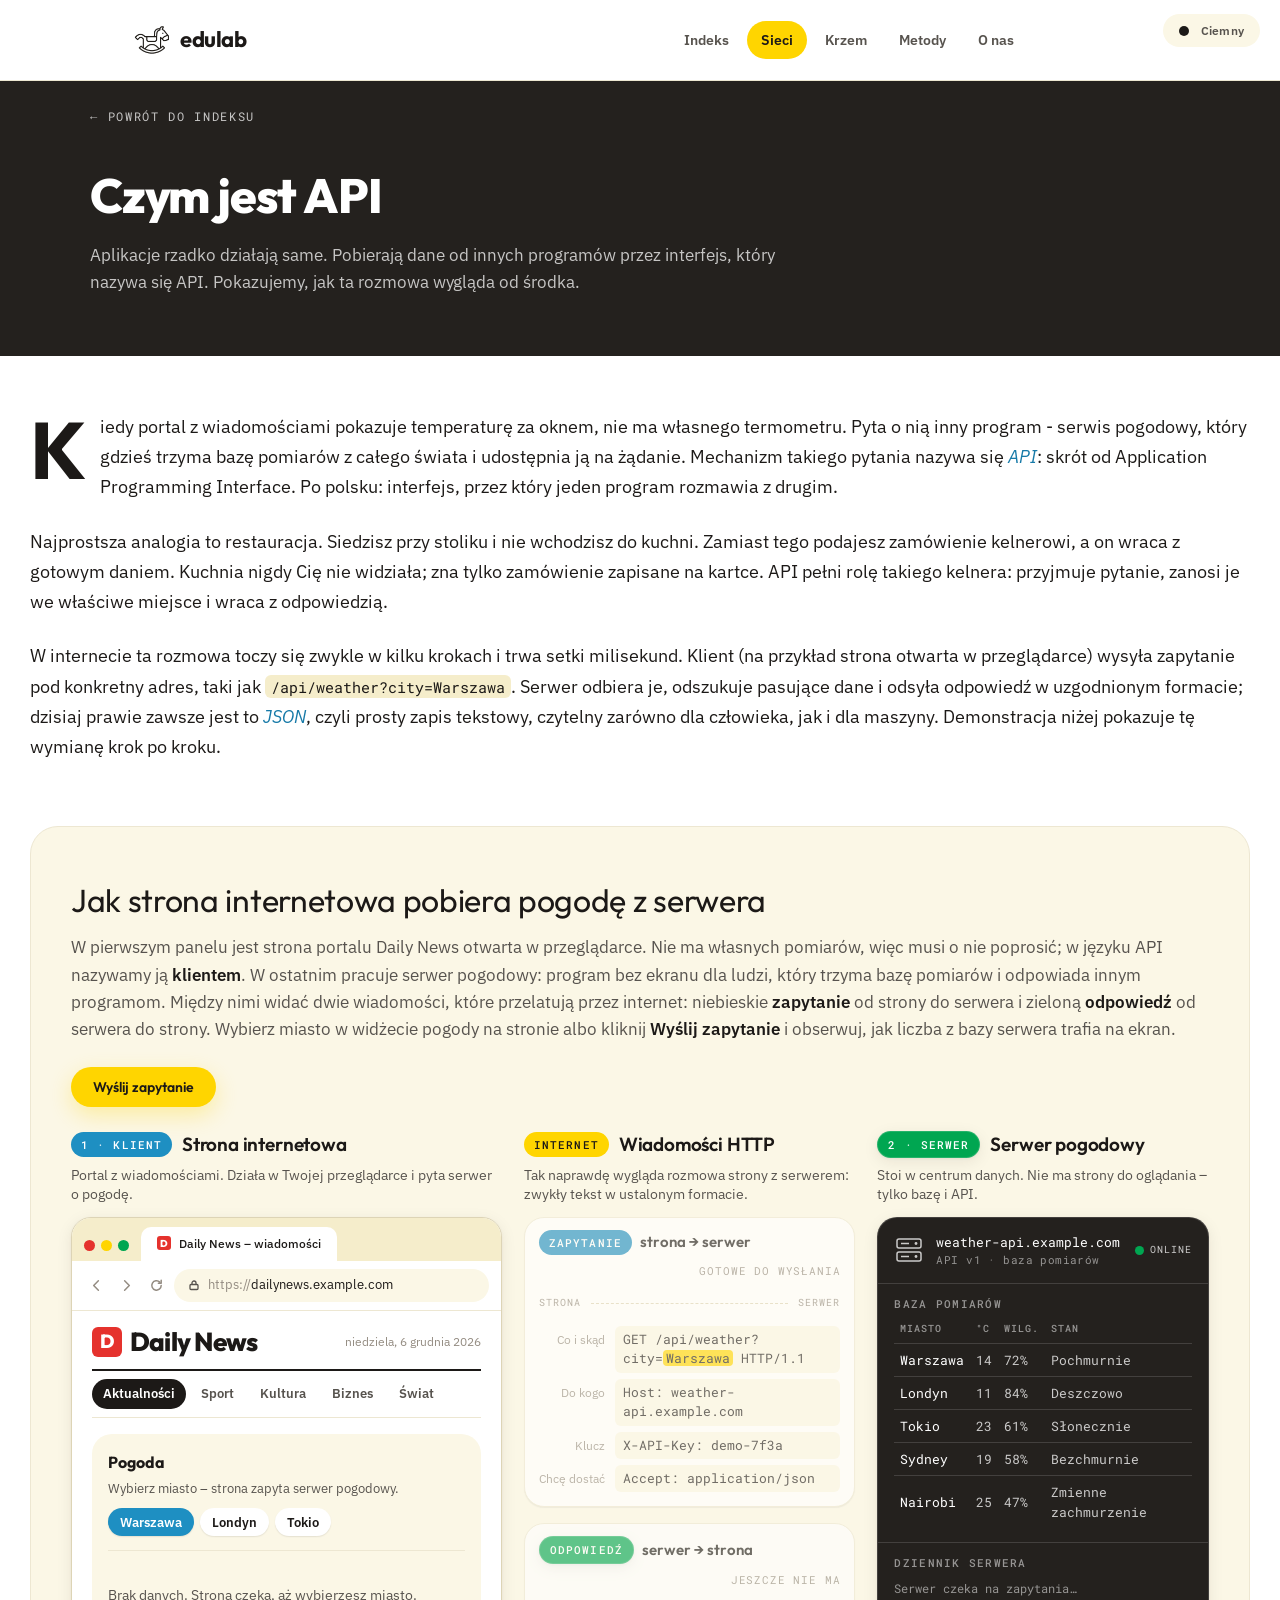
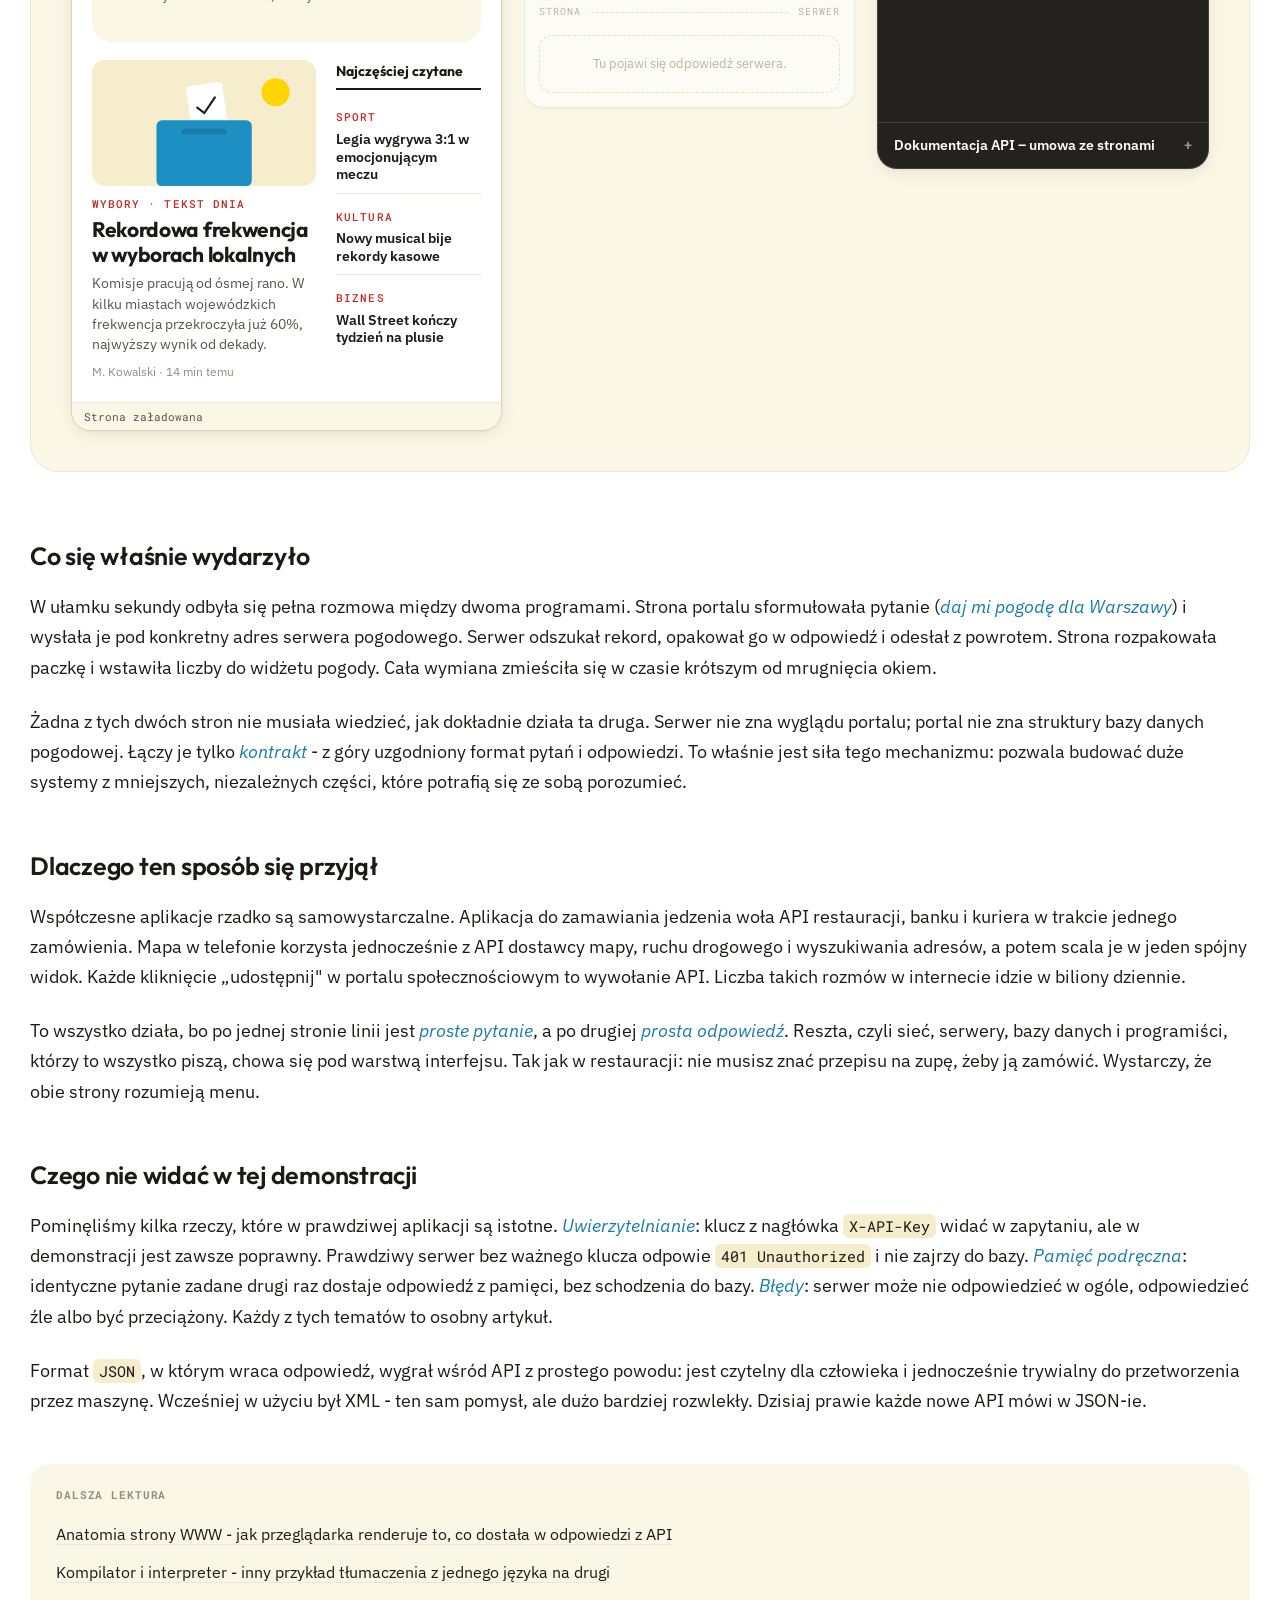
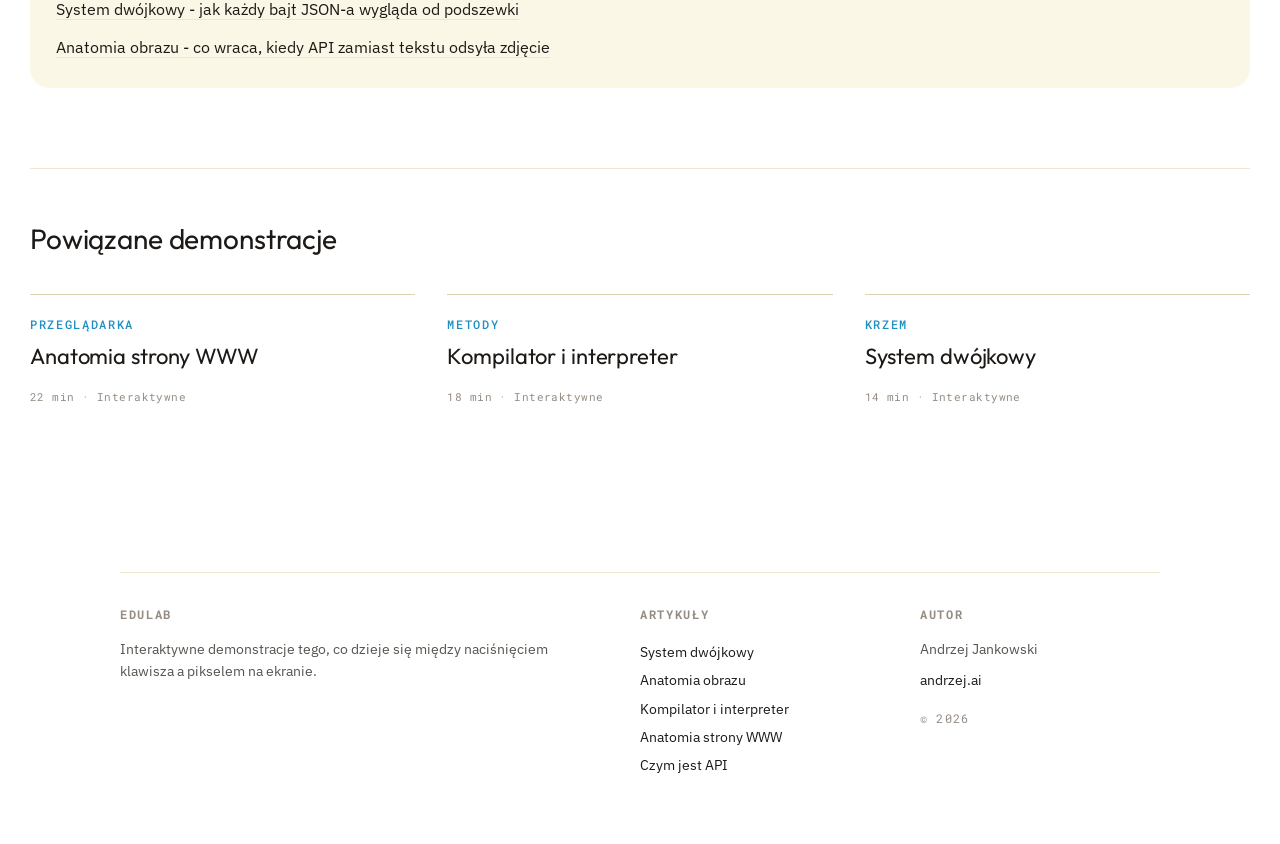
==== commit 2397a605: "Widen prose to demo width, drop legend cards, untrack design handoff - Text after the demo, further-" ====
--- a/api.html
+++ b/api.html
@@ -399,18 +399,6 @@
      its response, yellow = "look here now".
      ════════════════════════════════════════════════════════════ */
 
-  /* ── legend under the demo lead ─────────────────────────────── */
-  .demo-legend {
-    display: grid; grid-template-columns: repeat(3, minmax(0, 1fr));
-    gap: 14px; margin-top: 24px;
-  }
-  .legend-item {
-    background: var(--card); border: 1px solid var(--rule-soft);
-    border-radius: var(--r-md); padding: 14px 16px;
-    display: flex; flex-direction: column; gap: 8px; align-items: flex-start;
-  }
-  .legend-item p { margin: 0; font-size: 14px; line-height: 1.5; color: var(--ink-soft); }
-
   /* ── solid chips: actor + message labels ────────────────────── */
   .chip {
     display: inline-flex; align-items: center; gap: 6px;
@@ -743,9 +731,8 @@
   }
   @media (max-width: 768px) {
     .demo-fullwide { padding: 0 12px; }
-    .detail.detail-intro { padding-left: 12px; padding-right: 12px; }
+    .detail.detail-intro, .detail.detail-after { padding-left: 12px; padding-right: 12px; }
     .detail-demo { padding: 22px 14px; }
-    .demo-legend { grid-template-columns: minmax(0, 1fr); }
     .site-grid { grid-template-columns: minmax(0, 1fr); }
     .site { padding: 0 14px 16px; }
     .http { grid-template-columns: minmax(0, 1fr); }
@@ -909,12 +896,13 @@
   .calculation .empty, .cart-empty, .asm-cmt, .up-mark, .nb-mark,
   .m-body p:first-child::first-letter { font-family: var(--font-sans); }
 
-  /* ── Intro prose spans the same width as the demo box below ───────── */
-  .detail.detail-intro {
-    max-width: calc(1480px + 2 * var(--pad-x));
-    padding-bottom: 0;
-  }
+  /* ── Prose before and after the demo spans the demo box width ──────── */
+  .detail.detail-intro, .detail.detail-after { max-width: calc(1480px + 2 * var(--pad-x)); }
+  .detail.detail-intro { padding-bottom: 0; }
   .detail-intro .detail-prose { max-width: none; margin: 0; }
+  .detail-after .detail-prose { max-width: none; margin: 0 0 48px; }
+  .detail-after .detail-aside { max-width: none; margin: 48px 0; }
+  .detail-after .detail-related { max-width: none; }
 
   /* ── Dark hero band (matches the index) ─────────────────────────────── */
   .detail-hero {
@@ -1014,20 +1002,6 @@
     <div class="demo-head">
       <h2>Jak strona internetowa pobiera pogodę z serwera</h2>
       <p>W pierwszym panelu jest strona portalu Daily News otwarta w przeglądarce. Nie ma własnych pomiarów, więc musi o nie poprosić; w języku API nazywamy ją <em>klientem</em>. W ostatnim pracuje serwer pogodowy: program bez ekranu dla ludzi, który trzyma bazę pomiarów i odpowiada innym programom. Między nimi widać dwie wiadomości, które przelatują przez internet: niebieskie <em>zapytanie</em> od strony do serwera i zieloną <em>odpowiedź</em> od serwera do strony. Wybierz miasto w widżecie pogody na stronie albo kliknij <em>Wyślij zapytanie</em> i obserwuj, jak liczba z bazy serwera trafia na ekran.</p>
-      <div class="demo-legend">
-        <div class="legend-item">
-          <span class="chip client">Klient · strona</span>
-          <p>Strona w przeglądarce. Wysyła zapytanie i pokazuje dane, które dostała.</p>
-        </div>
-        <div class="legend-item">
-          <span class="chip net">Internet · HTTP</span>
-          <p>Dwie wiadomości tekstowe: zapytanie <b>→</b> do serwera i odpowiedź <b>←</b> do strony.</p>
-        </div>
-        <div class="legend-item">
-          <span class="chip server">Serwer · API</span>
-          <p>Program z bazą pomiarów. Czyta zapytanie, szuka danych i odsyła je jako JSON.</p>
-        </div>
-      </div>
     </div>
 
     <div class="api-start">
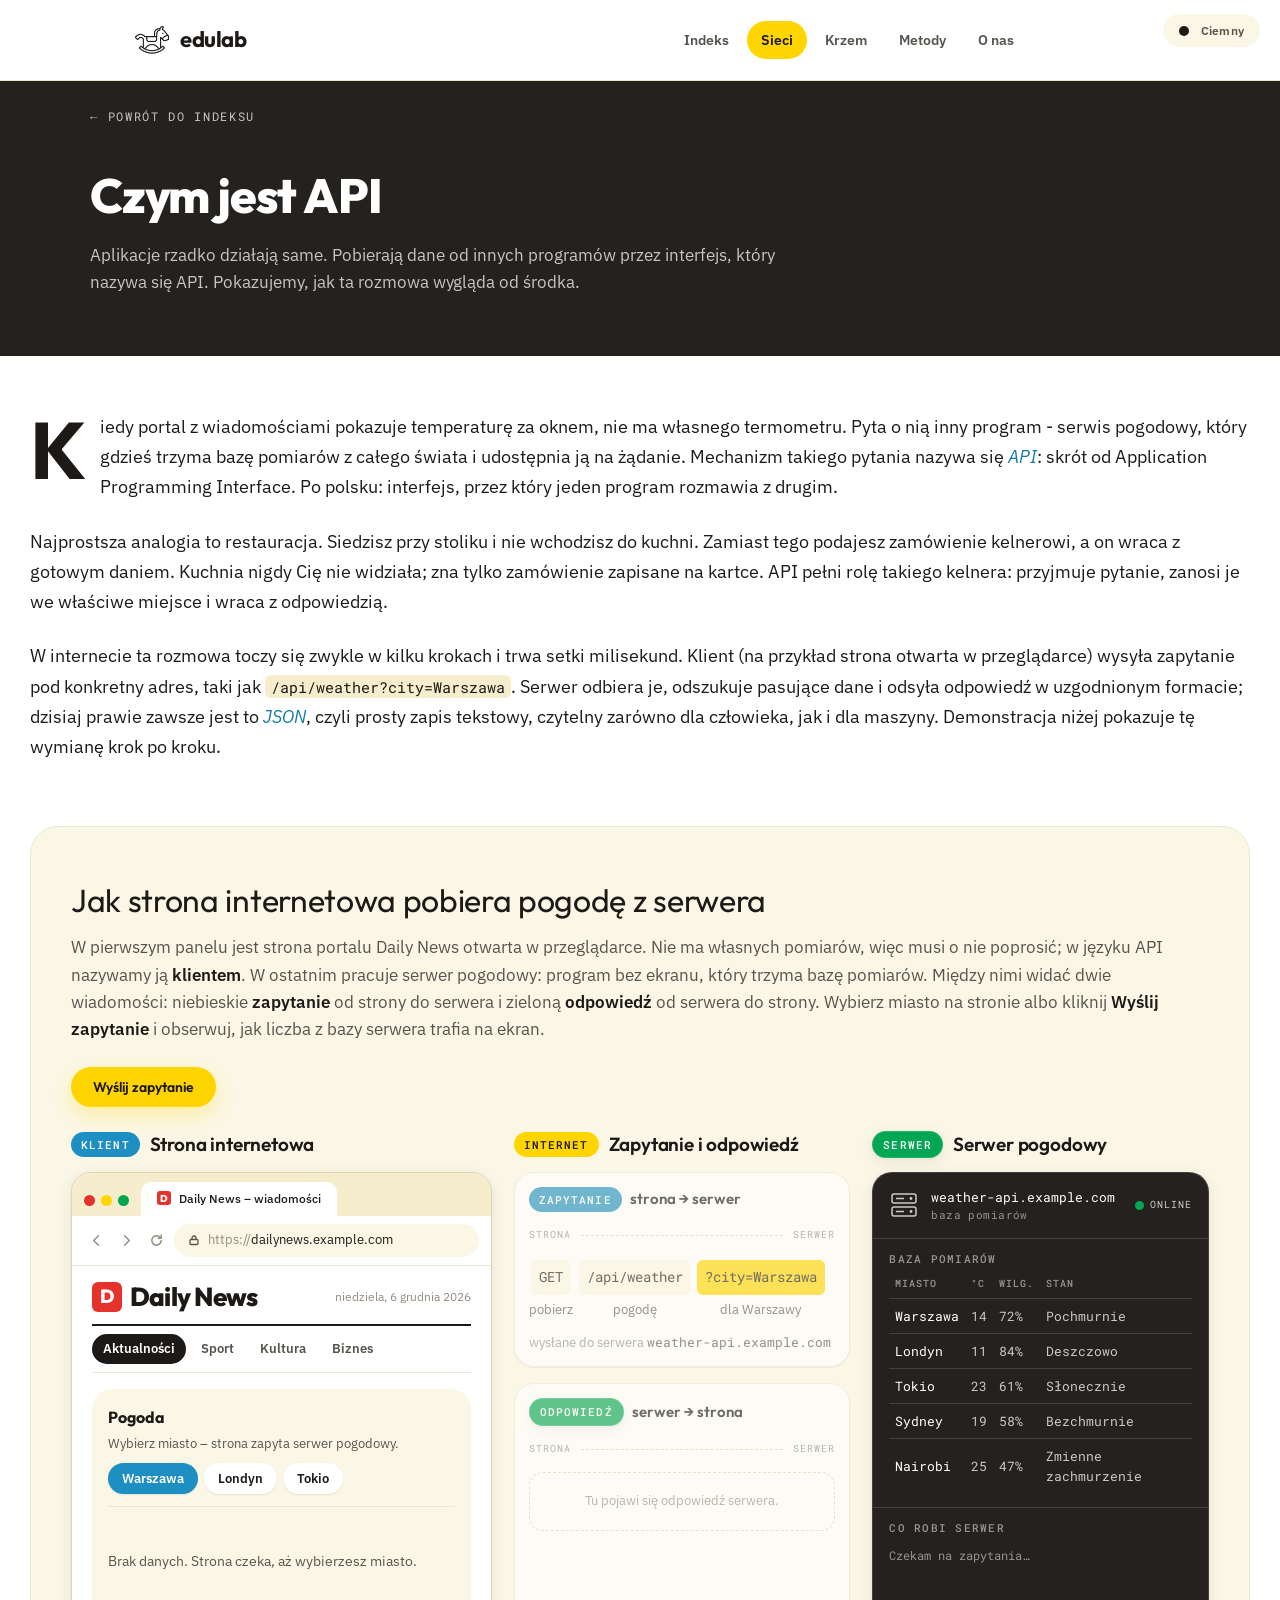
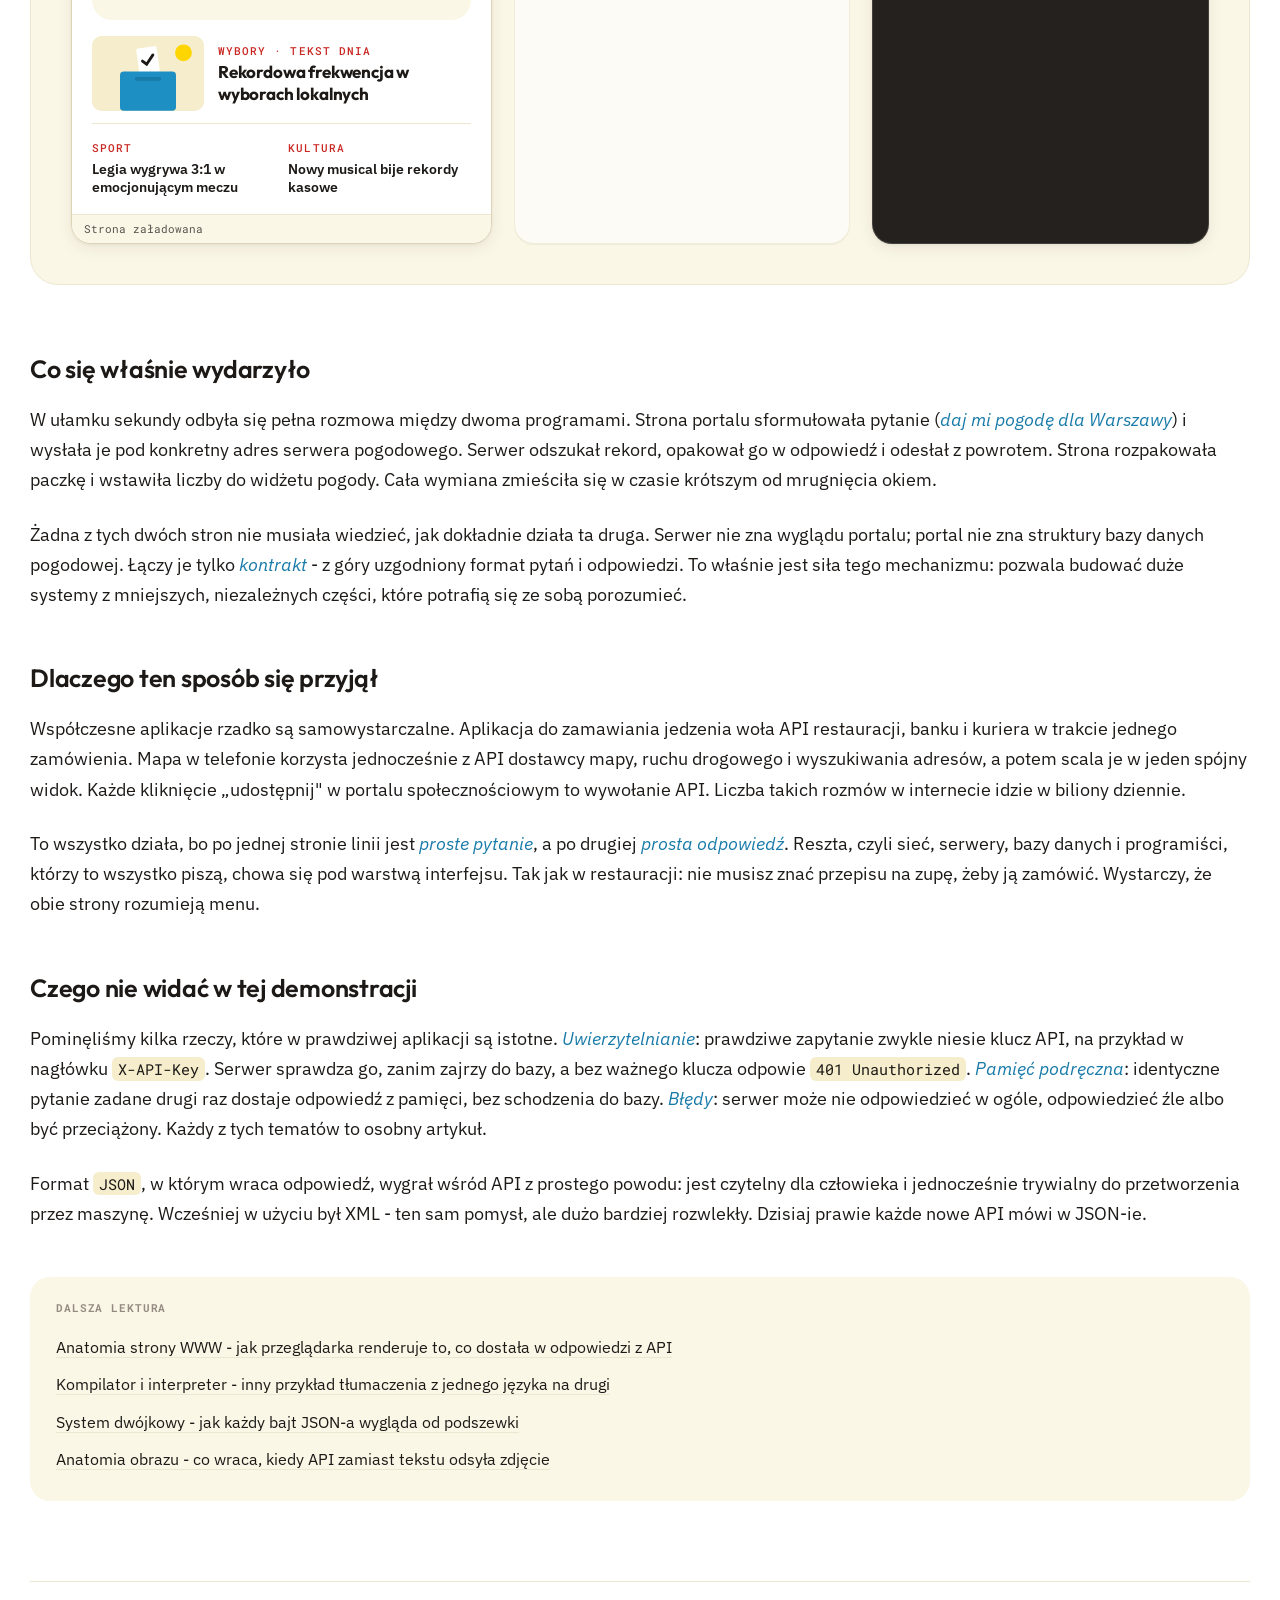
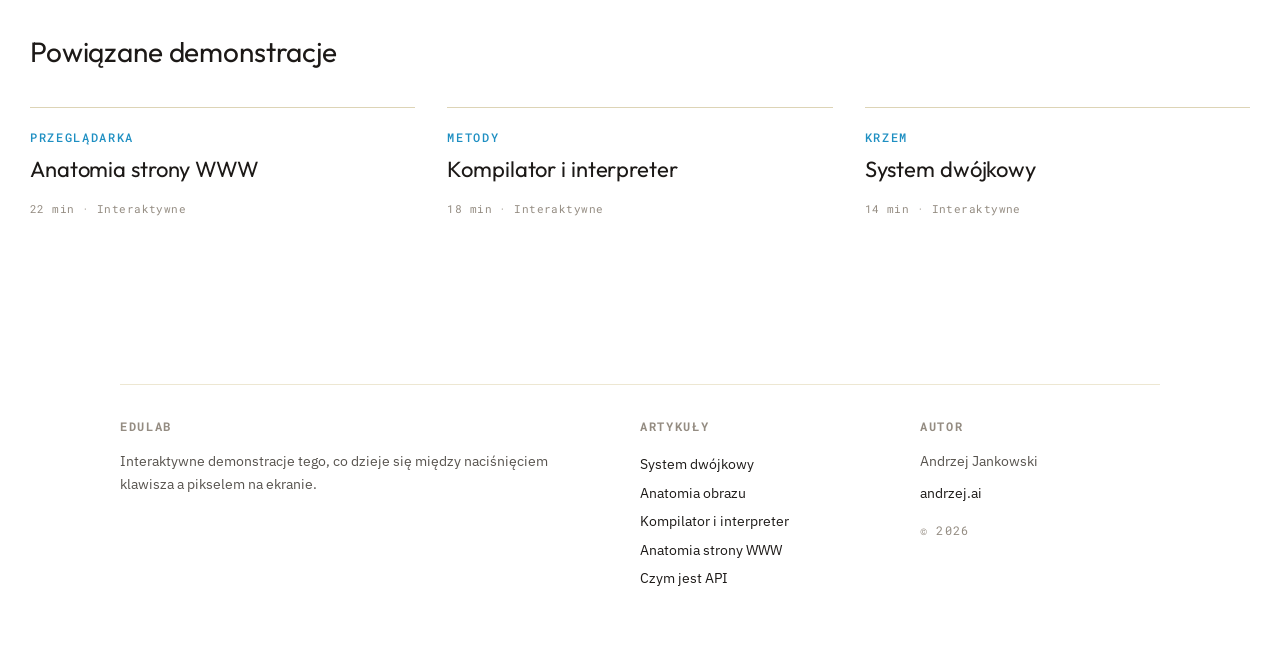
==== commit 120c715f: "Simplify the API demo and give the three panels equal height - Request shown as one address split in" ====
--- a/api.html
+++ b/api.html
@@ -409,31 +409,31 @@
   .chip.client { background: var(--blue);   color: var(--blue-ink); }
   .chip.server { background: var(--green);  color: var(--green-ink); }
   .chip.net    { background: var(--yellow); color: var(--yellow-ink); }
-  .chip.error  { background: var(--red);    color: var(--red-ink); }
-  .chip.muted  { background: var(--bg-3);   color: var(--ink-soft); }
-
-  /* ── start button ───────────────────────────────────────── */
+
+  /* ── start button ───────────────────────────────────────────── */
   .api-start { margin-bottom: 22px; }
 
-  /* ── stage: website | messages | server ─────────────────────── */
+  /* ── stage: three equal-height columns ──────────────────────── */
   .api-stage {
     display: grid;
-    grid-template-columns: minmax(0, 1.3fr) minmax(300px, 1fr) minmax(0, 1fr);
-    gap: 22px; align-items: start;
-  }
-  .actor { display: flex; flex-direction: column; gap: 12px; min-width: 0; }
+    grid-template-columns: minmax(0, 1.25fr) minmax(300px, 1fr) minmax(0, 1fr);
+    grid-template-rows: auto 1fr;
+    column-gap: 22px; row-gap: 12px;
+  }
+  /* label row + frame row shared by all columns, so frames start and end together */
+  .actor { display: grid; grid-row: span 2; grid-template-rows: subgrid; min-width: 0; }
   .actor-label { display: flex; flex-wrap: wrap; align-items: center; gap: 6px 10px; }
   .actor-label strong {
     font-family: var(--font-display); font-weight: 600; font-size: 19px;
     letter-spacing: -.01em; color: var(--ink);
   }
-  .actor-note { flex-basis: 100%; font-size: 13.5px; line-height: 1.45; color: var(--ink-soft); }
-  .frame { transition: box-shadow .25s; }
+  .frame { min-height: 0; transition: box-shadow .25s; }
   .actor.is-active .frame,
   .msg.is-active { box-shadow: 0 0 0 3px var(--yellow), var(--shadow-md); }
 
   /* ── browser window around the website ──────────────────────── */
   .browser {
+    display: flex; flex-direction: column;
     background: var(--card); border: 1px solid var(--rule);
     border-radius: var(--r-lg); overflow: hidden; box-shadow: var(--shadow-md);
   }
@@ -480,7 +480,7 @@
   }
 
   /* ── the news website itself ────────────────────────────────── */
-  .site { background: var(--bg); color: var(--ink); padding: 0 20px 20px; }
+  .site { flex: 1; background: var(--bg); color: var(--ink); padding: 0 20px 18px; }
   .site-head {
     display: flex; align-items: center; justify-content: space-between;
     gap: 12px; flex-wrap: wrap; padding: 16px 0 12px;
@@ -506,9 +506,9 @@
 
   /* weather widget = the part of the website that talks to the API */
   .wx {
-    margin: 16px 0 18px; padding: 16px;
+    margin: 16px 0; padding: 16px;
     background: var(--bg-2); border-radius: var(--r-lg);
-    display: flex; flex-direction: column; gap: 14px;
+    display: flex; flex-direction: column; gap: 12px;
   }
   .wx-title { font-family: var(--font-display); font-weight: 700; font-size: 16px; margin: 0; }
   .wx-hint { font-size: 12.5px; color: var(--ink-soft); margin: 2px 0 10px; }
@@ -516,8 +516,8 @@
   .wx-city {
     appearance: none; border: none; cursor: pointer;
     background: var(--card); color: var(--ink); box-shadow: var(--shadow-sm);
-    font-family: var(--font-sans); font-weight: 600; font-size: 12.5px;
-    padding: 6px 12px; border-radius: var(--r-pill);
+    font-family: var(--font-sans); font-weight: 600; font-size: 13px;
+    padding: 7px 14px; border-radius: var(--r-pill);
     transition: background .15s, color .15s;
   }
   .wx-city:hover { background: var(--bg-3); }
@@ -525,12 +525,12 @@
   .wx-city[aria-pressed="true"] { background: var(--blue); color: var(--blue-ink); }
 
   .wx-result {
-    display: flex; align-items: center; gap: 16px; min-height: 76px;
-    padding-top: 14px; border-top: 1px solid var(--rule-soft); transition: opacity .25s;
-  }
-  .wx[data-filled="loading"] .wx-result { opacity: .45; }
-  .wx-icon { position: relative; width: 58px; height: 58px; flex-shrink: 0; color: var(--ink); display: grid; place-items: center; }
-  .wx-icon .map-n { position: absolute; top: -4px; right: -8px; margin: 0; }
+    position: relative; display: flex; align-items: center; gap: 16px; min-height: 98px;
+    padding-top: 12px; border-top: 1px solid var(--rule-soft);
+  }
+  .wx-result > :not(.wx-loading) { transition: opacity .25s; }
+  .wx[data-filled="loading"] .wx-result > :not(.wx-loading) { opacity: .4; }
+  .wx-icon { width: 56px; height: 56px; flex-shrink: 0; color: var(--ink); display: grid; place-items: center; }
   .wx-icon svg { width: 54px; height: 54px; }
   .wx-icon .ic-fill { fill: var(--bg-2); }
   .wx-temp {
@@ -541,6 +541,7 @@
   .wx-meta { font-size: 13px; color: var(--ink-soft); line-height: 1.5; }
   .wx-empty { font-size: 13.5px; color: var(--ink-soft); margin: 0; }
   .wx-loading {
+    position: absolute; top: 14px; right: 0;
     font-family: var(--font-mono); font-size: 11px; letter-spacing: .08em;
     text-transform: uppercase; color: var(--ink-soft);
     animation: fade-pulse 1s ease-in-out infinite alternate;
@@ -559,11 +560,11 @@
   }
   #demo[data-mapped="1"] .map-n { opacity: 1; }
 
-  .site-grid { display: grid; grid-template-columns: minmax(0, 1.55fr) minmax(0, 1fr); gap: 20px; }
-  .site-img {
-    aspect-ratio: 16 / 9; border-radius: var(--r-md); overflow: hidden;
-    background: var(--bg-3); margin-bottom: 10px;
-  }
+  .site-lead {
+    display: grid; grid-template-columns: 112px minmax(0, 1fr); gap: 14px; align-items: center;
+    padding-bottom: 12px; border-bottom: 1px solid var(--rule-soft);
+  }
+  .site-img { aspect-ratio: 3 / 2; border-radius: var(--r-sm); overflow: hidden; background: var(--bg-3); }
   .site-img svg { width: 100%; height: 100%; display: block; }
   .site-img .i-sky   { fill: var(--bg-3); }
   .site-img .i-box   { fill: var(--blue); }
@@ -576,38 +577,26 @@
     letter-spacing: .1em; text-transform: uppercase; color: var(--red-600);
   }
   .site-h {
-    font-family: var(--font-display); font-weight: 700; font-size: 21px;
-    line-height: 1.2; letter-spacing: -.015em; margin: 4px 0 6px;
-  }
-  .site-dek { font-size: 13.5px; line-height: 1.5; color: var(--ink-soft); margin: 0; }
-  .site-byline { font-size: 12px; color: var(--ink-mute); margin-top: 8px; }
-  .site-side h5 {
-    font-family: var(--font-display); font-weight: 700; font-size: 14px;
-    margin: 0 0 4px; padding-bottom: 6px; border-bottom: 2px solid var(--ink);
-  }
-  .site-list { list-style: none; margin: 0; padding: 0; }
-  .site-list li { padding: 9px 0; border-bottom: 1px solid var(--rule-soft); }
-  .site-list li:last-child { border-bottom: none; }
-  .site-list .t { display: block; font-weight: 600; font-size: 13.5px; line-height: 1.3; margin-top: 2px; }
+    font-family: var(--font-display); font-weight: 700; font-size: 17px;
+    line-height: 1.25; letter-spacing: -.01em; margin: 2px 0 0;
+  }
+  .site-more { display: grid; grid-template-columns: repeat(2, minmax(0, 1fr)); gap: 14px; padding-top: 10px; }
+  .site-more .t { display: block; font-weight: 600; font-size: 13.5px; line-height: 1.3; margin-top: 2px; }
 
   /* ── HTTP messages in the middle ────────────────────────────── */
-  .wire { gap: 12px; }
   .msgs { display: flex; flex-direction: column; gap: 16px; }
   .msg {
+    display: flex; flex-direction: column;
     background: var(--card); border: 1px solid var(--rule-soft);
     border-radius: var(--r-lg); box-shadow: var(--shadow-sm); overflow: hidden;
     transition: box-shadow .25s, opacity .25s;
   }
   .msg[data-state="idle"] { opacity: .62; }
-  .msg-head { display: flex; flex-wrap: wrap; align-items: center; gap: 8px; padding: 12px 14px 4px; }
+  .msg-res { flex: 1; }
+  .msg-head { display: flex; flex-wrap: wrap; align-items: center; gap: 8px; padding: 14px 14px 4px; }
   .msg-title { font-family: var(--font-display); font-weight: 600; font-size: 15px; }
-  .msg-state {
-    margin-left: auto; font-family: var(--font-mono); font-size: 10.5px;
-    letter-spacing: .08em; text-transform: uppercase; color: var(--ink-mute);
-  }
-
-  .msg-track {
-    display: flex; align-items: center; gap: 10px; padding: 6px 14px 10px;
+
+  .msg-track { display: flex; align-items: center; gap: 10px; padding: 6px 14px 10px;
     font-family: var(--font-mono); font-size: 10px; letter-spacing: .1em;
     text-transform: uppercase; color: var(--ink-mute);
   }
@@ -628,33 +617,44 @@
   .packet[data-pos="end"]   { left: calc(100% - 46px); }
   .packet[data-visible="1"] { opacity: 1; }
 
-  .http {
-    margin: 0; padding: 0 14px 14px;
-    display: grid; grid-template-columns: max-content minmax(0, 1fr);
-    gap: 6px 10px; align-items: baseline;
-  }
-  .http dt {
-    font-family: var(--font-sans); font-size: 12px; line-height: 1.35;
-    color: var(--ink-mute); text-align: right; padding-top: 5px;
-  }
-  .http dd {
-    margin: 0; padding: 4px 8px; border-radius: var(--r-xs);
-    background: var(--bg-2); color: var(--ink);
-    font-family: var(--font-mono); font-size: 12.5px; line-height: 1.55;
-    overflow-wrap: anywhere;
-  }
-  .http dd.json { white-space: pre; overflow-x: auto; overflow-wrap: normal; }
-  .http .jk { color: var(--ink-soft); }
-  .http .var { background: var(--yellow); color: var(--yellow-ink); border-radius: 4px; padding: 0 3px; }
-  .http .st-ok  { background: var(--green); color: var(--green-ink); border-radius: 4px; padding: 0 4px; }
+  /* request: one address, read as three plain words */
+  .url { display: flex; flex-wrap: wrap; gap: 6px; padding: 2px 14px 0; }
+  .seg { display: flex; flex-direction: column; align-items: center; gap: 5px; }
+  .seg code {
+    font-family: var(--font-mono); font-size: 14px; color: var(--ink);
+    background: var(--bg-2); border-radius: var(--r-xs); padding: 6px 8px;
+  }
+  .seg.var code { background: var(--yellow); color: var(--yellow-ink); }
+  .seg small { font-family: var(--font-sans); font-size: 13px; color: var(--ink-soft); }
+  .url-to { margin: 12px 14px 14px; font-size: 12.5px; color: var(--ink-mute); }
+  .url-to b { font-family: var(--font-mono); font-weight: 400; color: var(--ink-soft); }
+
+  /* response: status + data */
+  .res-status {
+    display: flex; flex-wrap: wrap; align-items: center; gap: 8px;
+    padding: 2px 14px 10px; font-size: 13.5px; color: var(--ink-soft);
+  }
+  .res-status .st {
+    font-family: var(--font-mono); font-size: 13px;
+    background: var(--green); color: var(--green-ink);
+    border-radius: var(--r-xs); padding: 3px 8px;
+  }
+  .res-json {
+    flex: 1; margin: 0 14px 14px; padding: 12px 14px;
+    background: var(--bg-2); border-radius: var(--r-md);
+    font-family: var(--font-mono); font-size: 13.5px; line-height: 1.8; color: var(--ink);
+    white-space: pre; overflow-x: auto;
+  }
+  .res-json .jk { color: var(--ink-soft); }
   .msg-empty {
-    margin: 0 14px 14px; padding: 18px 12px; border-radius: var(--r-md);
-    border: 1px dashed var(--rule); text-align: center;
+    flex: 1; margin: 0 14px 14px; padding: 18px 12px; border-radius: var(--r-md);
+    border: 1px dashed var(--rule); display: grid; place-items: center; text-align: center;
     font-size: 13px; color: var(--ink-mute);
   }
 
   /* ── weather server: a machine, not a page ──────────────────── */
   .server {
+    display: flex; flex-direction: column;
     background: var(--srv-bg); color: var(--srv-ink);
     border: 1px solid var(--srv-line); border-radius: var(--r-lg);
     box-shadow: var(--shadow-md); overflow: hidden;
@@ -673,7 +673,9 @@
   }
   .srv-led i { width: 9px; height: 9px; border-radius: 50%; background: var(--green); }
   .server[data-busy="1"] .srv-led i { background: var(--yellow); animation: fade-pulse .45s ease-in-out infinite alternate; }
-  .srv-sec { padding: 12px 16px 14px; border-bottom: 1px solid var(--srv-line); }
+  .srv-sec { padding: 12px 16px 14px; }
+  .srv-sec + .srv-sec { border-top: 1px solid var(--srv-line); }
+  .srv-sec.grow { flex: 1; display: flex; flex-direction: column; min-height: 0; }
   .srv-sec h5 {
     margin: 0 0 8px; font-family: var(--font-mono); font-weight: 500; font-size: 10.5px;
     letter-spacing: .12em; text-transform: uppercase; color: var(--srv-ink-3);
@@ -684,61 +686,32 @@
     text-transform: uppercase; color: var(--srv-ink-3); padding: 0 6px 6px;
   }
   .srv-table td {
-    padding: 6px; color: var(--srv-ink-2); border-top: 1px solid var(--srv-line);
+    padding: 7px 6px; color: var(--srv-ink-2); border-top: 1px solid var(--srv-line);
     transition: background .25s, color .25s;
   }
   .srv-table td:first-child { color: var(--srv-ink); }
   .srv-table tr.hit td { background: var(--yellow); color: var(--yellow-ink); border-top-color: transparent; }
   .srv-log {
-    list-style: none; margin: 0; padding: 0; height: 128px; overflow-y: auto;
-    font-family: var(--font-mono); font-size: 11.5px; line-height: 1.6; color: var(--srv-ink-2);
+    flex: 1 1 0; min-height: 84px; overflow-y: auto;
+    list-style: none; margin: 0; padding: 0;
+    font-family: var(--font-mono); font-size: 12px; line-height: 1.7; color: var(--srv-ink-2);
   }
   .srv-log li { overflow-wrap: anywhere; }
-  .srv-log .t { color: var(--srv-ink-3); margin-right: 8px; }
-  .srv-log .v   { color: var(--yellow); }
-  .srv-log .ok  { color: var(--green); }
+  .srv-log .v  { color: var(--yellow); }
+  .srv-log .ok { color: var(--green); }
   .srv-log .idle { color: var(--srv-ink-3); }
-
-  .srv-docs summary {
-    cursor: pointer; padding: 12px 16px; list-style: none;
-    font-family: var(--font-sans); font-weight: 600; font-size: 13.5px; color: var(--srv-ink);
-    display: flex; align-items: center; justify-content: space-between; gap: 10px;
-  }
-  .srv-docs summary::-webkit-details-marker { display: none; }
-  .srv-docs summary::after { content: "+"; font-family: var(--font-mono); color: var(--srv-ink-3); }
-  .srv-docs[open] summary::after { content: "−"; }
-  .srv-docs summary:focus-visible { outline: 3px solid var(--yellow); outline-offset: -3px; }
-  .srv-docs-body { padding: 0 16px 16px; display: flex; flex-direction: column; gap: 12px; }
-  .srv-docs-body p { margin: 0; font-size: 13px; line-height: 1.5; color: var(--srv-ink-2); }
-  .srv-docs dl {
-    margin: 0; display: grid; grid-template-columns: max-content minmax(0, 1fr);
-    gap: 4px 12px; font-family: var(--font-mono); font-size: 11.5px; line-height: 1.5;
-  }
-  .srv-docs dt { color: var(--srv-ink-3); }
-  .srv-docs dd { margin: 0; color: var(--srv-ink-2); overflow-wrap: anywhere; }
-  .srv-docs code { font-family: var(--font-mono); color: var(--yellow); }
-  .code-chips { display: flex; flex-wrap: wrap; gap: 6px; }
-  .code-chip {
-    font-family: var(--font-mono); font-size: 10.5px; padding: 3px 9px;
-    border-radius: var(--r-pill); background: var(--srv-bg-2); color: var(--srv-ink-2);
-  }
-  .code-chip.ok  { background: var(--green); color: var(--green-ink); }
-  .code-chip.err { background: var(--red);   color: var(--red-ink); }
 
   /* ── responsive ─────────────────────────────────────────────── */
   @media (max-width: 1200px) {
-    .api-stage { grid-template-columns: minmax(0, 1fr); }
+    .api-stage { grid-template-columns: minmax(0, 1fr); grid-template-rows: none; row-gap: 26px; }
+    .actor { display: flex; flex-direction: column; gap: 12px; grid-row: auto; }
   }
   @media (max-width: 768px) {
     .demo-fullwide { padding: 0 12px; }
     .detail.detail-intro, .detail.detail-after { padding-left: 12px; padding-right: 12px; }
     .detail-demo { padding: 22px 14px; }
-    .site-grid { grid-template-columns: minmax(0, 1fr); }
     .site { padding: 0 14px 16px; }
-    .http { grid-template-columns: minmax(0, 1fr); }
-    .http dt { text-align: left; padding-top: 0; }
-  }
-  @media (max-width: 768px) {
+    .site-more { grid-template-columns: minmax(0, 1fr); }
     .masthead .topnav { display: none; }
     .related-grid { grid-template-columns: minmax(0, 1fr); gap: 0; }
   }
@@ -1001,7 +974,7 @@
   <div class="detail-demo" id="demo" data-phase="idle" data-city="Warszawa" data-status="" data-mapped="0">
     <div class="demo-head">
       <h2>Jak strona internetowa pobiera pogodę z serwera</h2>
-      <p>W pierwszym panelu jest strona portalu Daily News otwarta w przeglądarce. Nie ma własnych pomiarów, więc musi o nie poprosić; w języku API nazywamy ją <em>klientem</em>. W ostatnim pracuje serwer pogodowy: program bez ekranu dla ludzi, który trzyma bazę pomiarów i odpowiada innym programom. Między nimi widać dwie wiadomości, które przelatują przez internet: niebieskie <em>zapytanie</em> od strony do serwera i zieloną <em>odpowiedź</em> od serwera do strony. Wybierz miasto w widżecie pogody na stronie albo kliknij <em>Wyślij zapytanie</em> i obserwuj, jak liczba z bazy serwera trafia na ekran.</p>
+      <p>W pierwszym panelu jest strona portalu Daily News otwarta w przeglądarce. Nie ma własnych pomiarów, więc musi o nie poprosić; w języku API nazywamy ją <em>klientem</em>. W ostatnim pracuje serwer pogodowy: program bez ekranu, który trzyma bazę pomiarów. Między nimi widać dwie wiadomości: niebieskie <em>zapytanie</em> od strony do serwera i zieloną <em>odpowiedź</em> od serwera do strony. Wybierz miasto na stronie albo kliknij <em>Wyślij zapytanie</em> i obserwuj, jak liczba z bazy serwera trafia na ekran.</p>
     </div>
 
     <div class="api-start">
@@ -1013,9 +986,8 @@
       <!-- CLIENT: website in a browser -->
       <div class="actor actor-client" id="actorClient">
         <div class="actor-label">
-          <span class="chip client">1 · Klient</span>
+          <span class="chip client">Klient</span>
           <strong>Strona internetowa</strong>
-          <span class="actor-note">Portal z wiadomościami. Działa w Twojej przeglądarce i pyta serwer o pogodę.</span>
         </div>
         <div class="browser frame">
           <div class="br-tabs">
@@ -1038,7 +1010,7 @@
               <div class="site-date" id="siteDate"></div>
             </div>
             <nav class="site-nav" aria-label="Menu portalu (makieta)">
-              <span class="on">Aktualności</span><span>Sport</span><span>Kultura</span><span>Biznes</span><span>Świat</span>
+              <span class="on">Aktualności</span><span>Sport</span><span>Kultura</span><span>Biznes</span>
             </nav>
 
             <!-- weather widget: the only part of this page that uses the API -->
@@ -1051,71 +1023,62 @@
               <div class="wx-result" id="wxResult"></div>
             </div>
 
-            <div class="site-grid">
-              <article>
-                <div class="site-img" aria-hidden="true">
-                  <svg viewBox="0 0 320 180" preserveAspectRatio="xMidYMid slice">
-                    <rect class="i-sky" width="320" height="180"/>
-                    <circle class="i-sun" cx="262" cy="46" r="20"/>
-                    <rect class="i-paper" x="138" y="34" width="52" height="64" rx="4" transform="rotate(-8 164 66)"/>
-                    <path class="i-tick" d="M150 66l9 9 18-20" transform="rotate(-8 164 66)"/>
-                    <rect class="i-box" x="92" y="86" width="136" height="94" rx="8"/>
-                    <rect class="i-slot" x="128" y="98" width="64" height="8" rx="4"/>
-                  </svg>
-                </div>
+            <article class="site-lead">
+              <div class="site-img" aria-hidden="true">
+                <svg viewBox="0 0 120 80" preserveAspectRatio="xMidYMid slice">
+                  <rect class="i-sky" width="120" height="80"/>
+                  <circle class="i-sun" cx="98" cy="18" r="9"/>
+                  <rect class="i-paper" x="49" y="12" width="22" height="28" rx="2" transform="rotate(-8 60 26)"/>
+                  <path class="i-tick" d="M54 26l4 4 8-9" transform="rotate(-8 60 26)"/>
+                  <rect class="i-box" x="30" y="38" width="60" height="42" rx="4"/>
+                  <rect class="i-slot" x="46" y="44" width="28" height="4" rx="2"/>
+                </svg>
+              </div>
+              <div>
                 <div class="site-kicker">Wybory · Tekst dnia</div>
                 <h3 class="site-h">Rekordowa frekwencja w wyborach lokalnych</h3>
-                <p class="site-dek">Komisje pracują od ósmej rano. W kilku miastach wojewódzkich frekwencja przekroczyła już 60%, najwyższy wynik od dekady.</p>
-                <div class="site-byline">M. Kowalski · 14 min temu</div>
-              </article>
-              <aside class="site-side">
-                <h5>Najczęściej czytane</h5>
-                <ul class="site-list">
-                  <li><span class="site-kicker">Sport</span><span class="t">Legia wygrywa 3:1 w emocjonującym meczu</span></li>
-                  <li><span class="site-kicker">Kultura</span><span class="t">Nowy musical bije rekordy kasowe</span></li>
-                  <li><span class="site-kicker">Biznes</span><span class="t">Wall Street kończy tydzień na plusie</span></li>
-                </ul>
-              </aside>
+              </div>
+            </article>
+            <div class="site-more">
+              <div><span class="site-kicker">Sport</span><span class="t">Legia wygrywa 3:1 w emocjonującym meczu</span></div>
+              <div><span class="site-kicker">Kultura</span><span class="t">Nowy musical bije rekordy kasowe</span></div>
             </div>
           </div>
           <div class="br-status" id="brStatus" role="status" aria-live="polite"></div>
         </div>
       </div>
 
-      <!-- WIRE: the two HTTP messages -->
+      <!-- WIRE: the two messages -->
       <div class="actor wire" id="actorWire">
         <div class="actor-label">
           <span class="chip net">Internet</span>
-          <strong>Wiadomości HTTP</strong>
-          <span class="actor-note">Tak naprawdę wygląda rozmowa strony z serwerem: zwykły tekst w ustalonym formacie.</span>
+          <strong>Zapytanie i odpowiedź</strong>
         </div>
-        <div class="msgs">
+        <div class="msgs frame">
           <div class="msg msg-req" id="msgReq" data-state="idle">
             <div class="msg-head">
               <span class="chip client">Zapytanie</span>
               <span class="msg-title">strona → serwer</span>
-              <span class="msg-state" id="reqState"></span>
             </div>
             <div class="msg-track" aria-hidden="true">
               <span>Strona</span>
               <div class="rail"><span class="packet" id="pktReq" data-pos="start">✉ →</span></div>
               <span>Serwer</span>
             </div>
-            <dl class="http" id="reqBody"></dl>
+            <div id="reqBody"></div>
           </div>
 
           <div class="msg msg-res" id="msgRes" data-state="idle">
             <div class="msg-head">
               <span class="chip server">Odpowiedź</span>
               <span class="msg-title">serwer → strona</span>
-              <span class="msg-state" id="resState"></span>
             </div>
             <div class="msg-track" aria-hidden="true">
               <span>Strona</span>
               <div class="rail"><span class="packet" id="pktRes" data-pos="end">← ✉</span></div>
               <span>Serwer</span>
             </div>
-            <div id="resBody"></div>
+            <div class="msg-body" id="resBody"></div>
           </div>
         </div>
       </div>
@@ -1123,9 +1086,8 @@
       <!-- SERVER -->
       <div class="actor actor-server" id="actorServer">
         <div class="actor-label">
-          <span class="chip server">2 · Serwer</span>
+          <span class="chip server">Serwer</span>
           <strong>Serwer pogodowy</strong>
-          <span class="actor-note">Stoi w centrum danych. Nie ma strony do oglądania – tylko bazę i API.</span>
         </div>
         <div class="server frame" id="server" data-busy="0">
           <div class="srv-head">
@@ -1135,7 +1097,7 @@
             </svg>
             <div>
               <div class="srv-host">weather-api.example.com</div>
-              <div class="srv-sub">API v1 · baza pomiarów</div>
+              <div class="srv-sub">baza pomiarów</div>
             </div>
             <div class="srv-led" id="srvLed"><i></i><span>Online</span></div>
           </div>
@@ -1146,30 +1108,10 @@
               <tbody id="srvTable"></tbody>
             </table>
           </div>
-          <div class="srv-sec">
-            <h5>Dziennik serwera</h5>
+          <div class="srv-sec grow">
+            <h5>Co robi serwer</h5>
             <ul class="srv-log" id="srvLog" aria-label="Dziennik serwera"></ul>
           </div>
-          <details class="srv-docs">
-            <summary>Dokumentacja API – umowa ze stronami</summary>
-            <div class="srv-docs-body">
-              <p>Twórcy strony nie widzą bazy serwera. Znają tylko tę umowę: pod jaki adres pytać i co przyjdzie w odpowiedzi.</p>
-              <dl>
-                <dt>adres</dt><dd><code>GET /api/weather?city={miasto}</code></dd>
-                <dt>klucz</dt><dd>nagłówek <code>X-API-Key</code></dd>
-                <dt>format</dt><dd><code>application/json</code></dd>
-                <dt>pola</dt><dd>city, temperature (°C), humidity (%), description, icon, updated</dd>
-                <dt>limit</dt><dd>60 zapytań na minutę</dd>
-              </dl>
-              <div class="code-chips">
-                <span class="code-chip ok">200 OK</span>
-                <span class="code-chip">400 Bad Request</span>
-                <span class="code-chip">401 Unauthorized</span>
-                <span class="code-chip err">404 Not Found</span>
-                <span class="code-chip">429 Too Many Requests</span>
-              </div>
-            </div>
-          </details>
         </div>
       </div>
 
@@ -1193,7 +1135,7 @@
     <p>To wszystko działa, bo po jednej stronie linii jest <em>proste pytanie</em>, a po drugiej <em>prosta odpowiedź</em>. Reszta, czyli sieć, serwery, bazy danych i programiści, którzy to wszystko piszą, chowa się pod warstwą interfejsu. Tak jak w restauracji: nie musisz znać przepisu na zupę, żeby ją zamówić. Wystarczy, że obie strony rozumieją menu.</p>
 
     <h3>Czego nie widać w tej demonstracji</h3>
-    <p>Pominęliśmy kilka rzeczy, które w prawdziwej aplikacji są istotne. <em>Uwierzytelnianie</em>: klucz z nagłówka <code>X-API-Key</code> widać w zapytaniu, ale w demonstracji jest zawsze poprawny. Prawdziwy serwer bez ważnego klucza odpowie <code>401 Unauthorized</code> i nie zajrzy do bazy. <em>Pamięć podręczna</em>: identyczne pytanie zadane drugi raz dostaje odpowiedź z pamięci, bez schodzenia do bazy. <em>Błędy</em>: serwer może nie odpowiedzieć w ogóle, odpowiedzieć źle albo być przeciążony. Każdy z tych tematów to osobny artykuł.</p>
+    <p>Pominęliśmy kilka rzeczy, które w prawdziwej aplikacji są istotne. <em>Uwierzytelnianie</em>: prawdziwe zapytanie zwykle niesie klucz API, na przykład w nagłówku <code>X-API-Key</code>. Serwer sprawdza go, zanim zajrzy do bazy, a bez ważnego klucza odpowie <code>401 Unauthorized</code>. <em>Pamięć podręczna</em>: identyczne pytanie zadane drugi raz dostaje odpowiedź z pamięci, bez schodzenia do bazy. <em>Błędy</em>: serwer może nie odpowiedzieć w ogóle, odpowiedzieć źle albo być przeciążony. Każdy z tych tematów to osobny artykuł.</p>
 
     <p>Format <code>JSON</code>, w którym wraca odpowiedź, wygrał wśród API z prostego powodu: jest czytelny dla człowieka i jednocześnie trywialny do przetworzenia przez maszynę. Wcześniej w użyciu był XML - ten sam pomysł, ale dużo bardziej rozwlekły. Dzisiaj prawie każde nowe API mówi w JSON-ie.</p>
   </div>
@@ -1260,27 +1202,33 @@
   // ─── Constants ───────────────────────────────────────────────
   const API_HOST = 'weather-api.example.com';
   const API_PATH = '/api/weather';
-  const API_KEY = 'demo-7f3a';
-  const STEP_MS = 1800;
+  const STEP_MS = 1700;
   const PHASE_DONE = 7;
 
   // what the weather server keeps in its database
   const DB = {
-    'Warszawa': { temp: 14, humidity: 72, description: 'Pochmurnie',           icon: 'cloudy' },
-    'Londyn':   { temp: 11, humidity: 84, description: 'Deszczowo',            icon: 'rain' },
-    'Tokio':    { temp: 23, humidity: 61, description: 'Słonecznie',           icon: 'sun' },
-    'Sydney':   { temp: 19, humidity: 58, description: 'Bezchmurnie',          icon: 'clear' },
-    'Nairobi':  { temp: 25, humidity: 47, description: 'Zmienne zachmurzenie', icon: 'partly' },
+    'Warszawa': { temp: 14, humidity: 72, description: 'Pochmurnie' },
+    'Londyn':   { temp: 11, humidity: 84, description: 'Deszczowo' },
+    'Tokio':    { temp: 23, humidity: 61, description: 'Słonecznie' },
+    'Sydney':   { temp: 19, humidity: 58, description: 'Bezchmurnie' },
+    'Nairobi':  { temp: 25, humidity: 47, description: 'Zmienne zachmurzenie' },
   };
-  // cities the website offers in its weather widget
-  const CITIES = ['Warszawa', 'Londyn', 'Tokio'];
-
-  // which actor is "speaking" in each phase (1-6)
-  const PHASE_ACTOR = { 1: 'client', 2: 'wire', 3: 'server', 4: 'server', 5: 'wire', 6: 'client' };
+
+  // cities the website offers; genitive for "pogoda dla ..."
+  const CITIES = { 'Warszawa': 'Warszawy', 'Londyn': 'Londynu', 'Tokio': 'Tokio' };
+
+  // phases: 1 website builds request · 2 request travels · 3 server looks up
+  //         4 server answers · 5 response travels · 6 website shows data
+  const PHASE_ACTOR = { 1: 'client', 3: 'server', 4: 'server', 6: 'client' };
 
   // numbered links between JSON fields and the widget
-  const MAP_N = { city: 1, temperature: 2, humidity: 3, description: 4, icon: 5 };
-
+  const MAP_N = { city: 1, temperature: 2, humidity: 3, description: 4 };
+
+  // the website picks an icon for the description it receives
+  const ICON_FOR = {
+    'Pochmurnie': 'cloudy', 'Deszczowo': 'rain', 'Słonecznie': 'sun',
+    'Bezchmurnie': 'clear', 'Zmienne zachmurzenie': 'partly',
+  };
   const WEATHER_ICONS = {
     sun: `<circle cx="20" cy="20" r="6"/><line x1="20" y1="6" x2="20" y2="10"/><line x1="20" y1="30" x2="20" y2="34"/><line x1="6" y1="20" x2="10" y2="20"/><line x1="30" y1="20" x2="34" y2="20"/><line x1="10" y1="10" x2="13" y2="13"/><line x1="27" y1="27" x2="30" y2="30"/><line x1="10" y1="30" x2="13" y2="27"/><line x1="27" y1="13" x2="30" y2="10"/>`,
     clear: `<path d="M 28 22 A 10 10 0 1 1 18 12 A 8 8 0 0 0 28 22 Z"/><circle cx="32" cy="14" r=".8" fill="currentColor"/><circle cx="10" cy="10" r=".8" fill="currentColor"/><circle cx="34" cy="28" r=".8" fill="currentColor"/>`,
@@ -1295,7 +1243,7 @@
     phase: 0,          // 0 idle · 1-6 steps · 7 done
     response: null,    // built by the server in phase 4
     shown: null,       // what the widget currently displays
-    log: [],           // server log lines
+    log: [],           // what the server did for the current request
     flash: false,      // highlight freshly inserted values
   };
   let timer = null;
@@ -1304,15 +1252,13 @@
   const $ = id => document.getElementById(id);
   const demoEl = $('demo');
   const primaryBtn = $('primaryBtn');
-  const actorEls = { client: $('actorClient'), wire: $('actorWire'), server: $('actorServer') };
+  const actorEls = { client: $('actorClient'), server: $('actorServer') };
   const wxEl = $('wx');
   const wxCitiesEl = $('wxCities');
   const wxResultEl = $('wxResult');
   const brStatusEl = $('brStatus');
   const msgReqEl = $('msgReq');
   const msgResEl = $('msgRes');
-  const reqStateEl = $('reqState');
-  const resStateEl = $('resState');
   const reqBodyEl = $('reqBody');
   const resBodyEl = $('resBody');
   const pktReqEl = $('pktReq');
@@ -1324,27 +1270,20 @@
 
   // ─── Helpers ─────────────────────────────────────────────────
   const esc = s => String(s).replace(/[&<>"]/g, c => ({ '&': '&amp;', '<': '&lt;', '>': '&gt;', '"': '&quot;' }[c]));
-  const clock = () => new Date().toLocaleTimeString('pl-PL', { hour12: false });
   const isRunning = () => state.phase >= 1 && state.phase < PHASE_DONE;
 
   function buildResponse(city) {
     const row = DB[city];
-    const updated = new Date(); updated.setSeconds(0, 0);
-    const body = {
-      city, temperature: row.temp, humidity: row.humidity,
-      description: row.description, icon: row.icon,
-      updated: updated.toISOString().replace('.000', ''),
+    return {
+      status: 200, statusText: 'OK',
+      body: { city, temperature: row.temp, humidity: row.humidity, description: row.description },
     };
-    return { status: 200, statusText: 'OK', body };
-  }
-  const byteSize = obj => new TextEncoder().encode(JSON.stringify(obj)).length;
-
-  function addLog(html) { state.log.push({ t: clock(), html }); }
+  }
 
   function stopTimer() { clearTimeout(timer); timer = null; }
   function schedule() {
     stopTimer();
-    if (isRunning()) timer = setTimeout(advance, STEP_MS);
+    if (isRunning()) timer = setTimeout(() => enterPhase(state.phase + 1), STEP_MS);
   }
 
   // ─── State transitions (finite state machine) ───────────────
@@ -1352,16 +1291,14 @@
     state.phase = n;
     state.flash = false;
     const city = state.city;
-    if (n === 1) state.response = null;
+    if (n === 1) { state.response = null; state.log = []; }
     if (n === 3) {
-      addLog(`<span class="v">← GET ${esc(API_PATH)}?city=${esc(city)}</span>`);
-      addLog(`klucz ${esc(API_KEY)}: <span class="ok">poprawny</span>`);
-      addLog(`szukam „${esc(city)}” w bazie: <span class="ok">znaleziono</span>`);
+      state.log.push(`<span class="v">← zapytanie o pogodę dla: ${esc(city)}</span>`);
+      state.log.push(`szukam „${esc(city)}” w bazie… <span class="ok">jest</span>`);
     }
     if (n === 4) {
       state.response = buildResponse(city);
-      const r = state.response;
-      addLog(`<span class="ok">→ ${r.status} ${r.statusText}</span> · JSON · ${byteSize(r.body)} B`);
+      state.log.push(`<span class="ok">→ odsyłam dane: 200 OK</span>`);
     }
     if (n === 6) {
       state.shown = { city, response: state.response };
@@ -1371,23 +1308,13 @@
     schedule();
   }
 
-  function start(city) {
-    stopTimer();
-    if (city) state.city = city;
-    enterPhase(1);
-  }
-  function advance() {
-    if (state.phase === 0 || state.phase === PHASE_DONE) return start();
-    enterPhase(state.phase + 1);
-  }
+  function start() { stopTimer(); enterPhase(1); }
   function selectCity(city) {
-    if (!CITIES.includes(city)) return;
+    if (!(city in CITIES)) return;
     state.city = city;
     start();
   }
-  function onPrimary() {
-    if (!isRunning()) start();
-  }
+  function onPrimary() { if (!isRunning()) start(); }
 
   // ─── Render ──────────────────────────────────────────────────
   function renderControls() {
@@ -1400,14 +1327,14 @@
 
   function renderActors() {
     const actor = PHASE_ACTOR[state.phase];
-    Object.entries(actorEls).forEach(([k, el]) => el.classList.toggle('is-active', k === actor && k !== 'wire'));
-    // inside the wire, highlight the message that is travelling
+    Object.entries(actorEls).forEach(([k, el]) => el.classList.toggle('is-active', k === actor));
+    // in the middle, highlight the message that is being written or travelling
     msgReqEl.classList.toggle('is-active', state.phase === 1 || state.phase === 2);
     msgResEl.classList.toggle('is-active', state.phase === 4 || state.phase === 5);
   }
 
   function buildCities() {
-    wxCitiesEl.innerHTML = CITIES.map(c =>
+    wxCitiesEl.innerHTML = Object.keys(CITIES).map(c =>
       `<button type="button" class="wx-city" data-city="${esc(c)}" aria-pressed="false">${esc(c)}</button>`
     ).join('');
   }
@@ -1420,57 +1347,50 @@
     wxEl.dataset.filled = loading ? 'loading' : (state.shown ? 'filled' : 'empty');
     const fl = state.flash ? ' flash' : '';
     const n = k => `<span class="map-n">${MAP_N[k]}</span>`;
-    let html = '';
-    if (!state.shown) {
-      html = `<p class="wx-empty">${loading ? '' : 'Brak danych. Strona czeka, aż wybierzesz miasto.'}</p>`;
-    } else {
+    let html = `<p class="wx-empty">${loading ? '' : 'Brak danych. Strona czeka, aż wybierzesz miasto.'}</p>`;
+    if (state.shown) {
       const d = state.shown.response.body;
       html = `
-        <div class="wx-icon fld${fl}" data-field="icon">${n('icon')}<svg viewBox="0 0 40 40" fill="none" stroke="currentColor" stroke-width="1.5" stroke-linecap="round" stroke-linejoin="round">${WEATHER_ICONS[d.icon] || WEATHER_ICONS.sun}</svg></div>
+        <div class="wx-icon"><svg viewBox="0 0 40 40" fill="none" stroke="currentColor" stroke-width="1.5" stroke-linecap="round" stroke-linejoin="round">${WEATHER_ICONS[ICON_FOR[d.description]] || WEATHER_ICONS.sun}</svg></div>
         <div>
           <div class="wx-place"><span class="fld${fl}" data-field="city">${esc(d.city)}</span>${n('city')}</div>
           <div class="wx-temp"><span class="fld${fl}" data-field="temperature">${d.temperature}°C</span>${n('temperature')}</div>
           <div class="wx-meta"><span class="fld${fl}" data-field="description">${esc(d.description)}</span>${n('description')} · wilgotność <span class="fld${fl}" data-field="humidity">${d.humidity}%</span>${n('humidity')}</div>
         </div>`;
     }
-    if (loading) html = `<div><div class="wx-loading">Pobieram dane…</div>${state.shown ? html : ''}</div>`;
+    if (loading) html = `<span class="wx-loading">Pobieram dane…</span>${state.shown ? html : ''}`;
     wxResultEl.innerHTML = html;
     demoEl.dataset.mapped = (state.shown && state.phase >= 6) ? '1' : '0';
   }
 
   function renderBrowserStatus() {
-    const s = {
-      0: state.shown ? 'Gotowe' : 'Strona załadowana',
-      1: `Przygotowuję zapytanie do ${API_HOST}…`,
-      2: `Łączenie z ${API_HOST}…`,
-      3: `Oczekiwanie na ${API_HOST}…`,
-      4: `Oczekiwanie na ${API_HOST}…`,
-      5: `Odbieranie danych z ${API_HOST}…`,
-      6: 'Gotowe',
-      7: 'Gotowe',
-    };
-    brStatusEl.textContent = s[state.phase];
+    const p = state.phase;
+    let s = state.shown ? 'Gotowe' : 'Strona załadowana';
+    if (p >= 1 && p <= 2) s = `Wysyłanie zapytania do ${API_HOST}…`;
+    if (p >= 3 && p <= 4) s = `Oczekiwanie na ${API_HOST}…`;
+    if (p === 5) s = `Odbieranie danych z ${API_HOST}…`;
+    brStatusEl.textContent = s;
   }
 
   function renderRequest() {
     const p = state.phase;
-    msgReqEl.dataset.state = p === 0 ? 'idle' : (p === 1 ? 'building' : (p === 2 ? 'travelling' : 'delivered'));
-    reqStateEl.textContent = { idle: 'gotowe do wysłania', building: 'składanie', travelling: 'w drodze', delivered: 'dostarczone' }[msgReqEl.dataset.state];
+    msgReqEl.dataset.state = p === 0 ? 'idle' : (p <= 2 ? 'sending' : 'delivered');
     pktReqEl.dataset.pos = p >= 2 ? 'end' : 'start';
     pktReqEl.dataset.visible = p >= 1 ? '1' : '0';
     reqBodyEl.innerHTML = `
-      <dt>Co i skąd</dt><dd>GET ${esc(API_PATH)}?city=<span class="var">${esc(state.city)}</span> HTTP/1.1</dd>
-      <dt>Do kogo</dt><dd>Host: ${API_HOST}</dd>
-      <dt>Klucz</dt><dd>X-API-Key: ${API_KEY}</dd>
-      <dt>Chcę dostać</dt><dd>Accept: application/json</dd>`;
+      <div class="url">
+        <span class="seg"><code>GET</code><small>pobierz</small></span>
+        <span class="seg"><code>${esc(API_PATH)}</code><small>pogodę</small></span>
+        <span class="seg var"><code>?city=${esc(state.city)}</code><small>dla ${esc(CITIES[state.city])}</small></span>
+      </div>
+      <p class="url-to">wysłane do serwera <b>${API_HOST}</b></p>`;
   }
 
   function jsonHtml(body) {
     const keys = Object.keys(body);
     const lines = keys.map((k, i) => {
       const v = typeof body[k] === 'number' ? body[k] : `"${esc(body[k])}"`;
-      const badge = MAP_N[k] ? `<span class="map-n">${MAP_N[k]}</span>` : '';
-      return `  <span class="jk">"${k}"</span>: ${v}${i < keys.length - 1 ? ',' : ''}${badge}`;
+      return `  <span class="jk">"${k}"</span>: ${v}${i < keys.length - 1 ? ',' : ''}<span class="map-n">${MAP_N[k]}</span>`;
     });
     return `{\n${lines.join('\n')}\n}`;
   }
@@ -1478,33 +1398,27 @@
   function renderResponse() {
     const p = state.phase;
     const r = state.response;
-    msgResEl.dataset.state = p < 4 ? 'idle' : (p === 4 ? 'building' : (p === 5 ? 'travelling' : 'delivered'));
-    resStateEl.textContent = { idle: p >= 1 ? 'czekamy na serwer' : 'jeszcze nie ma', building: 'składanie', travelling: 'w drodze', delivered: 'odebrane' }[msgResEl.dataset.state];
+    msgResEl.dataset.state = p < 4 ? 'idle' : (p <= 5 ? 'sending' : 'delivered');
     pktResEl.dataset.pos = p >= 5 ? 'start' : 'end';
     pktResEl.dataset.visible = p >= 4 ? '1' : '0';
-    if (!r) {
-      resBodyEl.innerHTML = `<p class="msg-empty">Tu pojawi się odpowiedź serwera.</p>`;
-      return;
-    }
-    resBodyEl.innerHTML = `<dl class="http">
-      <dt>Wynik</dt><dd>HTTP/1.1 <span class="st-ok">${r.status} ${r.statusText}</span></dd>
-      <dt>Format</dt><dd>Content-Type: application/json</dd>
-      <dt>Dane (JSON)</dt><dd class="json">${jsonHtml(r.body)}</dd>
-    </dl>`;
+    resBodyEl.innerHTML = r
+      ? `<div class="res-status"><span class="st">${r.status} ${r.statusText}</span>udało się, oto dane w formacie JSON:</div>
+         <div class="res-json">${jsonHtml(r.body)}</div>`
+      : `<p class="msg-empty">Tu pojawi się odpowiedź serwera.</p>`;
   }
 
   function renderServer() {
     const p = state.phase;
-    serverEl.dataset.busy = (p === 3 || p === 4) ? '1' : '0';
-    srvLedEl.querySelector('span').textContent = (p === 3 || p === 4) ? 'Pracuje' : 'Online';
-    const hit = p >= 3 && p <= 4 ? state.city : null;
+    const busy = p === 3 || p === 4;
+    serverEl.dataset.busy = busy ? '1' : '0';
+    srvLedEl.querySelector('span').textContent = busy ? 'Pracuje' : 'Online';
+    const hit = busy ? state.city : null;
     srvTableEl.innerHTML = Object.entries(DB).map(([c, d]) =>
       `<tr${c === hit ? ' class="hit"' : ''}><td>${esc(c)}</td><td>${d.temp}</td><td>${d.humidity}%</td><td>${esc(d.description)}</td></tr>`
     ).join('');
     srvLogEl.innerHTML = state.log.length
-      ? state.log.map(l => `<li><span class="t">${l.t}</span>${l.html}</li>`).join('')
-      : `<li class="idle">Serwer czeka na zapytania…</li>`;
-    srvLogEl.scrollTop = srvLogEl.scrollHeight;
+      ? state.log.map(l => `<li>${l}</li>`).join('')
+      : `<li class="idle">Czekam na zapytania…</li>`;
   }
 
   function render() {
@@ -1527,12 +1441,13 @@
     const btn = e.target.closest('.wx-city');
     if (btn) selectCity(btn.dataset.city);
   });
+
   // ─── Init ────────────────────────────────────────────────────
   $('siteDate').textContent = new Intl.DateTimeFormat('pl-PL', { weekday: 'long', day: 'numeric', month: 'long', year: 'numeric' }).format(new Date());
   buildCities();
   render();
   // small handle for agents and tests: read state, drive the FSM
-  window.API_DEMO = { state, selectCity, advance };
+  window.API_DEMO = { state, selectCity, start };
 </script>
 </body>
 </html>
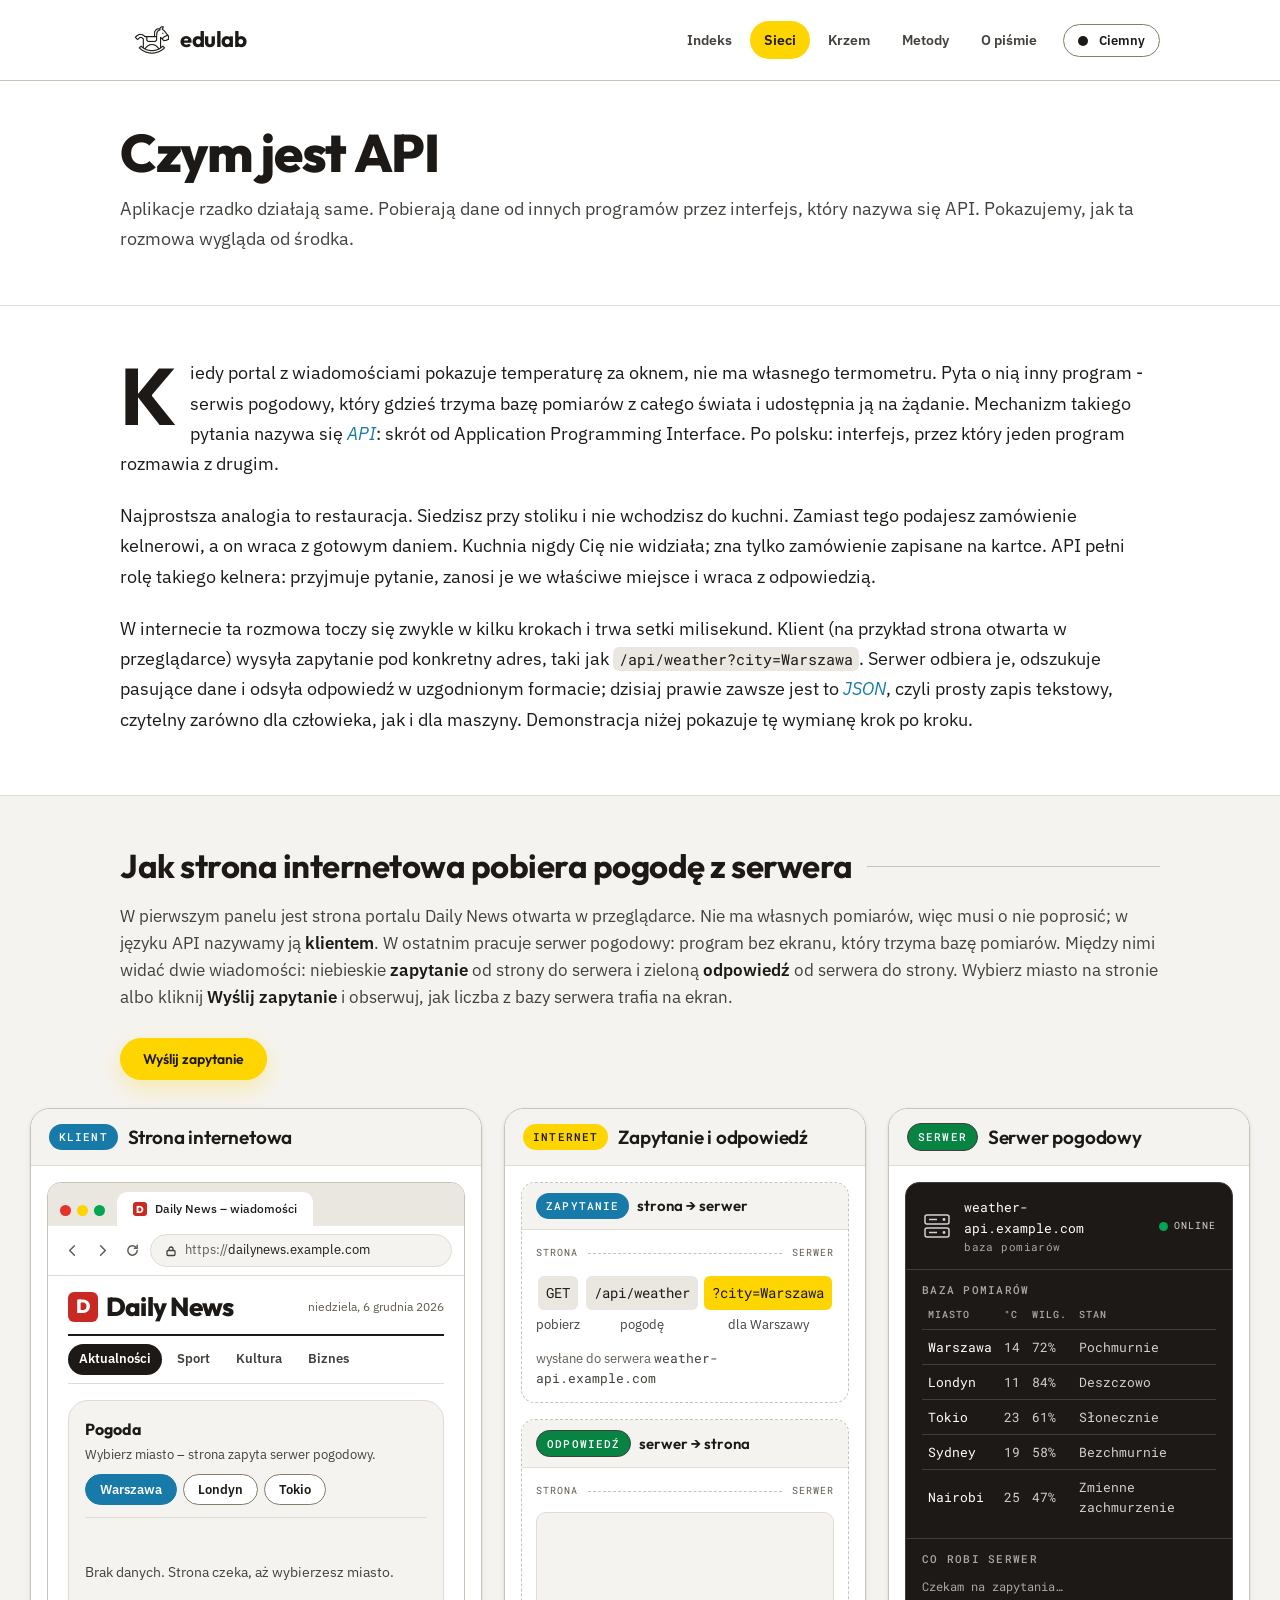
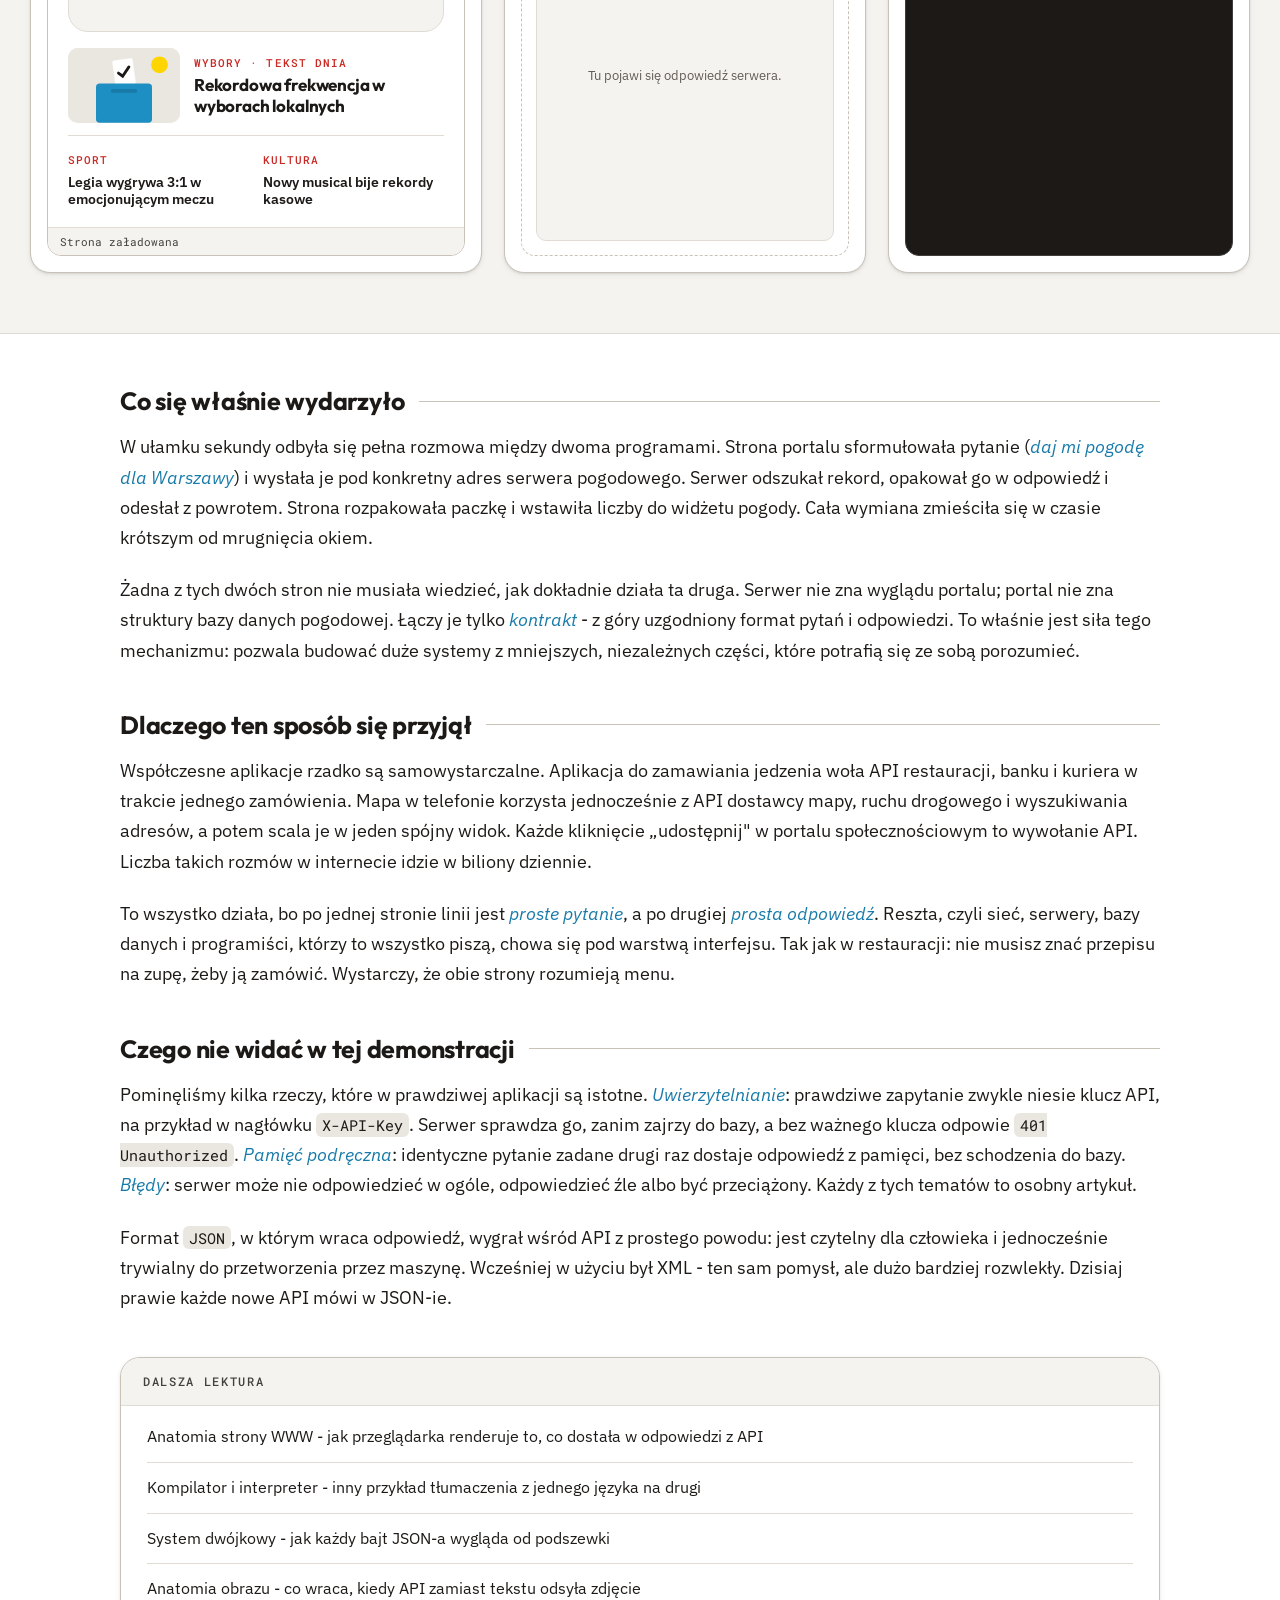
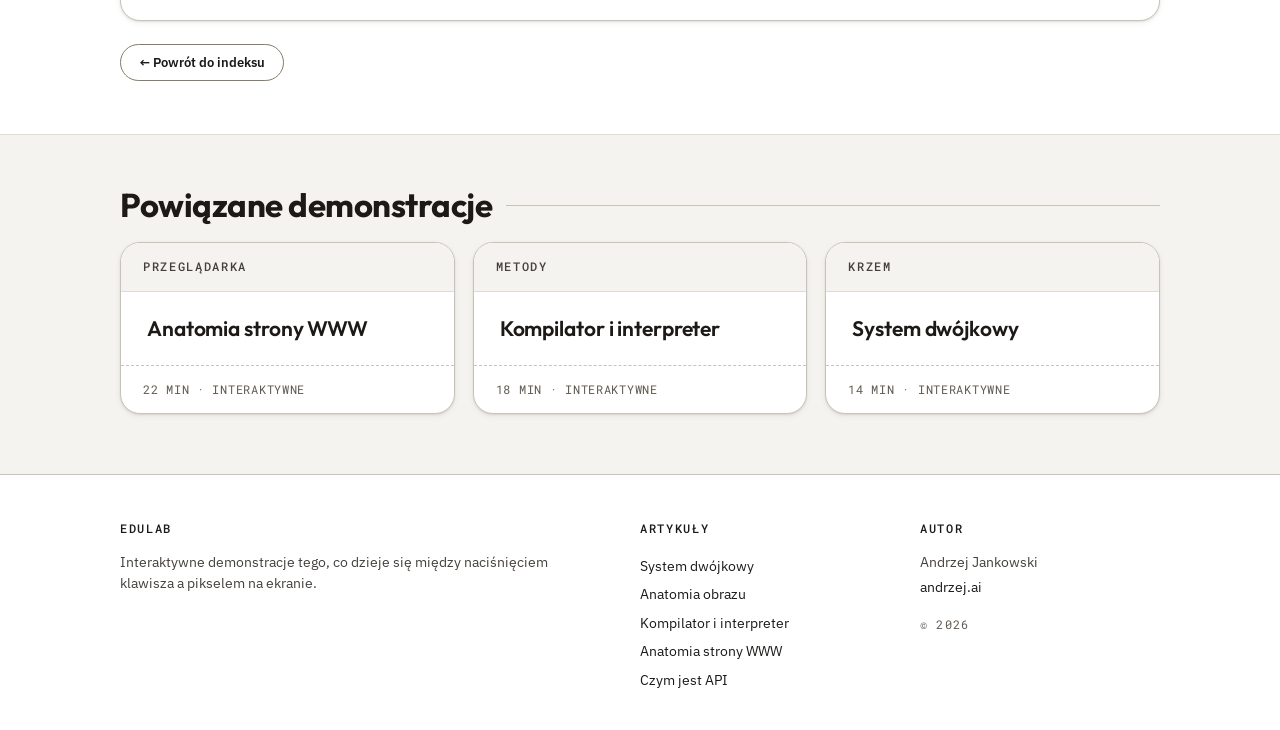
==== commit 06d9e951: "Restyle all pages to edustyl stone v2 with shared stylesheets White left-aligned page heads replace " ====
--- a/api.html
+++ b/api.html
@@ -17,428 +17,89 @@
     }
   })();
 </script>
+<link rel="stylesheet" href="colors_and_type.css" />
+<link rel="stylesheet" href="site.css" />
 <style>
-  /* ── edulab design system — Editorial Color ──────────────────────────
-     Fonts: Outfit (display) · IBM Plex Sans (sans) · Roboto Mono (mono)
-     Paper white page, warm ink, yellow primary, blue + green secondary,
-     red for danger. Every colour below is an edulab token.
-     ─────────────────────────────────────────────────────────────────── */
+  /* ─── API page widgets (tokens + chrome come from site.css) ───
+     Blue = the website and its request, green = the server and its
+     response, yellow = "look here now". */
+
+  /* ─── Server panel tokens: a machine stays an ink panel in both themes ─── */
   :root {
-    /* ── edulab brand fonts ── */
-    --font-display: 'Outfit', 'IBM Plex Sans', system-ui, sans-serif;
-    --font-sans:    'IBM Plex Sans', system-ui, -apple-system, sans-serif;
-    --font-mono:    'Roboto Mono', ui-monospace, 'SF Mono', Menlo, monospace;
-
-    /* ── edulab raw palette ── */
-    --paper:   #FFFFFF;  --paper-2: #FBF7E6;  --paper-3: #F5EDCB;
-    --surface: #FFFFFF;
-    --edu-ink: #1C1917;  --edu-ink-2: #57534E;  --edu-ink-3: #948C82;
-    --line:    #EDE7D2;  --line-2:  #DDD4B6;
-
-    --yellow: #FFD500;  --yellow-600: #F0C800;  --yellow-soft: #FFD500;  --yellow-ink: #1C1917;
-    --blue:   #1E8FC2;  --blue-600:   #177AA8;  --blue-soft:   #1E8FC2;  --blue-ink:   #FFFFFF;
-    --green:  #00A651;  --green-600:  #009444;  --green-soft:  #00A651;  --green-ink:  #FFFFFF;
-    --red:    #E5322D;  --red-600:    #C92823;  --red-soft:    #E5322D;  --red-ink:    #FFFFFF;
-    --grape:  #7A5AC2;
-
-    --primary: var(--yellow);  --on-primary: var(--yellow-ink);
-    --focus-ring: 0 0 0 3px color-mix(in srgb, var(--yellow) 45%, transparent);
-
-    /* ── radii & elevation ── */
-    --r-xs: 6px; --r-sm: 10px; --r-md: 14px; --r-lg: 20px; --r-xl: 28px; --r-pill: 999px;
-    --shadow-sm: 0 1px 2px rgba(33,30,26,.06), 0 1px 1px rgba(33,30,26,.04);
-    --shadow-md: 0 4px 16px rgba(33,30,26,.08), 0 1px 3px rgba(33,30,26,.05);
-    --shadow-lg: 0 16px 40px rgba(33,30,26,.12), 0 3px 8px rgba(33,30,26,.06);
-    --shadow-primary: 0 8px 22px color-mix(in srgb, var(--yellow) 30%, transparent);
-
-    /* ── layout ── */
-    --pad-x: 30px;
-    --pad-y: 72px;
-    --gap: 28px;
-    --shell: 1100px;
-  }
-
-  /* ── Light (default): edulab paper ──────────────────────────────────── */
-  html[data-theme="light"] {
-    --bg:        var(--paper);
-    --bg-2:      var(--paper-2);
-    --bg-3:      var(--paper-3);
-    --ink:       var(--edu-ink);
-    --ink-soft:  var(--edu-ink-2);
-    --ink-mute:  var(--edu-ink-3);
-    --rule:      var(--line-2);
-    --rule-soft: var(--line);
-    --accent:    var(--blue);
-    --accent-2:  var(--blue-600);
-    --accent-tint:        var(--paper-2);
-    --accent-tint-soft:   var(--paper-2);
-    --accent-tint-strong: var(--paper-3);
-    --overlay:   rgba(255,255,255,.94);
-    --card:      var(--surface);
-    --logo-filter: none;
-    --hero-bg:    #24211E;
-    --hero-ink:   #FFFFFF;
-    --hero-ink-2: rgba(255,255,255,.74);
-    --green-tint: color-mix(in srgb, var(--green) 12%, transparent);
-    --amber: var(--yellow);
-    --amber-tint: color-mix(in srgb, var(--yellow) 22%, transparent);
-    /* API demo: browser chrome + server console */
-    --chrome-bg:   var(--paper-3);
-    --chrome-bg-2: var(--paper-2);
-    --srv-bg:   #24211E;  --srv-bg-2: #322D29;
-    --srv-ink:  #FFFFFF;  --srv-ink-2: rgba(255,255,255,.76);  --srv-ink-3: rgba(255,255,255,.52);
-    --srv-line: rgba(255,255,255,.14);
-  }
-
-  /* ── Dark: edulab ink surfaces (yellow reads as text on black) ──────── */
+    --srv-bg:  var(--ink);
+    --srv-ink: var(--paper);
+    --srv-ok:  var(--green);
+    /* derived on the root element, so they follow the dark override below */
+    --srv-ink-2: color-mix(in srgb, var(--srv-ink) 80%, var(--srv-bg));
+    --srv-ink-3: color-mix(in srgb, var(--srv-ink) 62%, var(--srv-bg));
+    --srv-line:  color-mix(in srgb, var(--srv-ink) 16%, var(--srv-bg));
+  }
   html[data-theme="dark"] {
-    --bg:        #1C1917;
-    --bg-2:      #262220;
-    --bg-3:      #322D29;
-    --ink:       #FFFFFF;
-    --ink-soft:  rgba(255,255,255,.74);
-    --ink-mute:  rgba(255,255,255,.52);
-    --rule:      rgba(255,255,255,.30);
-    --rule-soft: rgba(255,255,255,.14);
-    --accent:    var(--yellow);
-    --accent-2:  var(--yellow-600);
-    --accent-tint:        rgba(255,255,255,.06);
-    --accent-tint-soft:   rgba(255,255,255,.04);
-    --accent-tint-strong: rgba(255,213,0,.22);
-    --overlay:   rgba(28,25,23,.94);
-    --card:      #262220;
-    --logo-filter: invert(1);
-    --hero-bg:    #24211E;
-    --hero-ink:   #FFFFFF;
-    --hero-ink-2: rgba(255,255,255,.74);
-    --green-tint: color-mix(in srgb, var(--green) 22%, transparent);
-    --amber: var(--yellow);
-    --amber-tint: color-mix(in srgb, var(--yellow) 22%, transparent);
-    --chrome-bg:   #322D29;
-    --chrome-bg-2: #262220;
-    --srv-bg:   #0F0D0C;  --srv-bg-2: #24211E;
-    --srv-ink:  #FFFFFF;  --srv-ink-2: rgba(255,255,255,.76);  --srv-ink-3: rgba(255,255,255,.52);
-    --srv-line: rgba(255,255,255,.16);
-  }
-
-  /* ── Reset ──────────────────────────────────────────────────────────── */
-  * { box-sizing: border-box; }
-  html, body { margin: 0; padding: 0; }
-  body {
-    background: var(--bg);
-    color: var(--ink);
-    font-family: var(--font-sans);
-    font-size: 16px;
-    line-height: 1.6;
-    -webkit-font-smoothing: antialiased;
-    text-rendering: optimizeLegibility;
-    transition: background .25s ease, color .25s ease;
-  }
-  a { color: inherit; text-decoration: none; cursor: pointer; }
-  button { font-family: inherit; }
-
-  /* Content shell — edulab caps the column at 1100px */
-  .shell { max-width: var(--shell); margin: 0 auto; width: 100%; }
-
-  /* Functional label: mono, uppercase, tracked */
-  .kicker {
-    font-family: var(--font-mono);
-    font-weight: 500;
-    font-size: 12px;
-    letter-spacing: .14em;
-    text-transform: uppercase;
-    color: var(--ink-mute);
-  }
-  .dot { color: var(--ink-mute); padding: 0 6px; }
-
-  /* ── Theme toggle — full pill, never a partial contour ──────────────── */
-  .theme-toggle {
-    position: fixed;
-    top: 14px; right: 20px;
-    z-index: 100;
-    appearance: none; cursor: pointer;
-    background: var(--bg-2);
-    border: none;
-    color: var(--ink-soft);
-    padding: 9px 16px;
-    border-radius: var(--r-pill);
-    font-family: var(--font-sans);
-    font-weight: 600;
-    font-size: 12px;
-    letter-spacing: .02em;
-    transition: background .15s, color .15s;
-  }
-  .theme-toggle:hover { background: var(--yellow); color: var(--yellow-ink); }
-  .theme-toggle:focus-visible { outline: none; box-shadow: var(--focus-ring); }
-  .theme-toggle .th-mark {
-    display: inline-block;
-    width: 10px; height: 10px;
-    border-radius: 50%;
-    margin-right: 8px;
-    vertical-align: -1px;
-    background: var(--ink);
-  }
-  .theme-toggle:hover .th-mark { background: var(--yellow-ink); }
-  .theme-toggle .lbl-jasny { display: inline; }
-  .theme-toggle .lbl-ciemny { display: none; }
-  html[data-theme="light"] .theme-toggle .lbl-jasny { display: none; }
-  html[data-theme="light"] .theme-toggle .lbl-ciemny { display: inline; }
-
-  /* ── edulab brand bar (required chrome) ─────────────────────────────── */
-  .masthead {
-    position: sticky; top: 0; z-index: 50; width: 100%;
-    background: var(--overlay);
-    backdrop-filter: blur(12px); -webkit-backdrop-filter: blur(12px);
-    border-bottom: 1px solid var(--rule-soft);
-  }
-  .masthead .row {
-    max-width: var(--shell); margin: 0 auto;
-    padding: 8px var(--pad-x);
-    display: flex; justify-content: space-between; align-items: center; gap: 12px;
-  }
-  .masthead .brand { display: flex; align-items: center; gap: 2px; cursor: pointer; }
-  .masthead .edu-logo {
-    width: 64px; height: 64px; display: block; margin-right: -6px;
-    filter: var(--logo-filter);
-  }
-  .masthead .brand .wordmark {
-    font-family: var(--font-display); font-weight: 700;
-    font-size: 22px; letter-spacing: -.02em; color: var(--ink);
-  }
-  .masthead .topnav { display: flex; gap: 4px; padding-right: 132px; }
-  .masthead .topnav a {
-    font-family: var(--font-sans); font-weight: 600; font-size: 14px;
-    color: var(--ink-soft);
-    padding: 8px 14px; border-radius: var(--r-pill);
-    transition: background .15s, color .15s;
-  }
-  .masthead .topnav a:hover { background: var(--bg-2); color: var(--ink); }
-  .masthead .topnav a.active { background: var(--yellow); color: var(--yellow-ink); }
-
-  /* ── Detail page frame ──────────────────────────────────────────────── */
-  .detail {
-    max-width: 1240px;
-    margin: 0 auto;
-    padding: 48px var(--pad-x) calc(var(--pad-y) * 1.2);
-  }
-  .detail-back {
-    font-family: var(--font-mono); font-size: 11px;
-    letter-spacing: .08em; text-transform: uppercase;
-    color: var(--ink-mute); margin-bottom: 48px;
-  }
-  .detail-back a { transition: color .15s; }
-  .detail-back a:hover { color: var(--accent); }
-
-  .detail-head { max-width: 760px; margin: 0 auto; text-align: left; }
-  .detail-meta {
-    display: flex; align-items: center;
-    font-family: var(--font-mono); font-size: 11px; color: var(--ink-mute);
-    letter-spacing: .06em; text-transform: uppercase;
-    margin-bottom: 24px;
-  }
-  .detail-head h1 {
-    font-family: var(--font-display); font-weight: 400;
-    font-size: clamp(40px, 5vw, 72px); line-height: 1.05;
-    letter-spacing: -.02em;
-    margin: 0 0 24px; text-wrap: balance;
-  }
-  .detail-dek {
-    font-family: var(--font-sans); font-style: italic;
-    font-size: clamp(20px, 1.6vw, 24px);
-    line-height: 1.45; color: var(--ink-soft); margin: 0 0 32px;
-    max-width: 50ch;
-  }
-  .detail-byline {
-    display: flex; align-items: center;
-    font-family: var(--font-mono); font-size: 11px; color: var(--ink-mute);
-    letter-spacing: .06em; text-transform: uppercase;
-  }
-
-  .detail-rule {
-    height: 1px; background: var(--rule); opacity: .5;
-    margin: 56px auto;
-    max-width: 760px;
-    border: none;
-  }
-
-  .detail-prose { max-width: 660px; margin: 0 auto 48px; }
-  .detail-prose p {
-    font-family: var(--font-sans); font-size: 19px; line-height: 1.6;
-    color: var(--ink); margin: 0 0 24px; text-wrap: pretty;
-  }
-  .detail-prose p em { font-style: italic; color: var(--accent-2); }
-  .detail-prose p code,
-  .detail-prose code {
-    font-family: var(--font-mono); font-size: 15px;
-    background: var(--bg-2); padding: 1px 6px; border-radius: 3px;
-    color: var(--accent);
-  }
-  .detail-prose h3 {
-    font-family: var(--font-display); font-weight: 400;
-    font-size: 28px; margin: 48px 0 16px;
-    letter-spacing: -.005em;
-  }
-  .detail-prose .dropcap .dc {
-    font-family: var(--font-sans); font-style: italic;
-    font-size: 80px; line-height: .8;
-    float: left; padding: 6px 14px 0 0;
-    color: var(--accent);
-  }
-
-  /* ── Demo container (breaks out of .detail to be wider) ─────────────── */
-  .demo-fullwide {
-    padding: 0 var(--pad-x);
-    margin: 64px 0;
-  }
-  .detail-demo {
-    max-width: 1480px; margin: 0 auto;
-    padding: 40px;
-    background: var(--bg-2);
-    border: 1px solid var(--rule-soft);
-    border-radius: var(--r-xl);
-  }
-  .detail.detail-after {
-    padding-top: 0;
-  }
-  .detail-demo .demo-head { margin-bottom: 24px; max-width: none; }
-  .detail-demo .demo-head h2 {
-    font-family: var(--font-display); font-weight: 400;
-    font-size: 32px; margin: 8px 0 8px; letter-spacing: -.01em;
-  }
-  .detail-demo .demo-head > p {
-    font-family: var(--font-sans); font-size: 17px; line-height: 1.6; color: var(--ink-soft); margin: 0;
-  }
-  .detail-demo .demo-head p em { font-style: normal; font-weight: 600; color: var(--ink); }
-
-  /* ── Buttons ────────────────────────────────────────────────────────── */
-  .btn {
-    appearance: none; cursor: pointer;
-    background: transparent;
-    border: 1px solid var(--rule-soft);
-    color: var(--ink-soft);
-    padding: 8px 14px;
-    border-radius: 2px;
-    font-family: var(--font-mono);
-    font-size: 11px;
-    letter-spacing: .08em;
-    text-transform: uppercase;
-    transition: border-color .15s, color .15s, background .15s;
-  }
-  .btn:hover { border-color: var(--ink-soft); color: var(--ink); }
-  .btn:disabled { opacity: .4; cursor: not-allowed; }
-  .btn.primary {
-    background: var(--ink);
-    border-color: var(--ink);
-    color: var(--bg);
-    padding: 10px 20px;
-    border-radius: 999px;
-    font-family: var(--font-sans);
-    font-size: 13px;
-    font-weight: 500;
-    letter-spacing: 0;
-    text-transform: none;
-    transition: transform .15s ease, background .15s ease, opacity .15s;
-  }
-  .btn.primary:hover:not(:disabled) { background: var(--accent); transform: translateY(-1px); }
-
-  /* ── Aside ──────────────────────────────────────────────────────────── */
-  .detail-aside {
-    max-width: 660px; margin: 48px auto;
-    padding: 24px 28px;
-    background: var(--bg-2);
-    border-radius: 0 3px 3px 0;
-  }
-  .detail-aside h6 {
-    font-family: var(--font-mono); font-size: 11px; letter-spacing: .08em;
-    text-transform: uppercase; color: var(--ink-mute);
-    margin: 0 0 12px;
-  }
-  .detail-aside ul { margin: 0; padding: 0; list-style: none; }
-  .detail-aside li { padding: 6px 0; }
-  .detail-aside a {
-    font-family: var(--font-sans); font-size: 16px; color: var(--ink);
-    border-bottom: 1px solid var(--rule-soft);
-    transition: color .15s, border-color .15s;
-  }
-  .detail-aside a:hover { color: var(--accent); border-color: var(--accent); }
-
-  /* ── Related ────────────────────────────────────────────────────────── */
-  .detail-related {
-    max-width: 1080px; margin: 80px auto 0;
-    border-top: 1px solid var(--rule-soft);
-    padding-top: 48px;
-  }
-  .detail-related h3 {
-    font-family: var(--font-display); font-weight: 400; font-size: 28px;
-    margin: 0 0 32px; letter-spacing: -.005em;
-  }
-  .related-grid {
-    display: grid; grid-template-columns: repeat(3, 1fr); gap: 32px;
-  }
-  .related-grid .related {
-    padding: 20px 0; border-top: 1px solid var(--rule);
-    cursor: pointer; transition: padding .15s;
-    display: flex; flex-direction: column; gap: 10px;
-  }
-  .related-grid .related:hover { padding-left: 8px; }
-  .related-grid .related:hover h4 { color: var(--accent); }
-  .related-grid .related .kicker { color: var(--accent); }
-  .related-grid .related h4 {
-    font-family: var(--font-display); font-weight: 400;
-    font-size: 22px; line-height: 1.15; margin: 0;
-    letter-spacing: -.005em; transition: color .15s;
-  }
-  .related-grid .related .read {
-    font-family: var(--font-mono); font-size: 11px; color: var(--ink-mute);
-    letter-spacing: .04em; margin-top: auto; padding-top: 8px;
-  }
-
-  /* ════════════════════════════════════════════════════════════
-     API DEMO - website (client) · HTTP messages · weather server
-     Blue = the website and its request, green = the server and
-     its response, yellow = "look here now".
-     ════════════════════════════════════════════════════════════ */
-
-  /* ── solid chips: actor + message labels ────────────────────── */
+    --srv-bg:  var(--paper-3);
+    --srv-ink: var(--ink);
+    --srv-ok:  var(--green-600);   /* lifted shade in dark, 4.5:1+ on paper-3 */
+  }
+
+  .sec-lead em { font-style: normal; font-weight: 600; color: var(--ink); }
+  .further { margin-top: 44px; }
+
+  /* ─── Solid chips: actor + message labels ─── */
   .chip {
     display: inline-flex; align-items: center; gap: 6px;
     font-family: var(--font-mono); font-size: 11px; font-weight: 500;
     letter-spacing: .1em; text-transform: uppercase;
     padding: 4px 10px; border-radius: var(--r-pill); white-space: nowrap;
   }
-  .chip.client { background: var(--blue);   color: var(--blue-ink); }
-  .chip.server { background: var(--green);  color: var(--green-ink); }
-  .chip.net    { background: var(--yellow); color: var(--yellow-ink); }
-
-  /* ── start button ───────────────────────────────────────────── */
-  .api-start { margin-bottom: 22px; }
-
-  /* ── stage: three equal-height columns ──────────────────────── */
+  .chip.client { background: var(--blue-soft);   color: var(--blue-ink); }
+  .chip.server { background: var(--green-soft);  color: var(--green-ink); }
+  .chip.net    { background: var(--yellow-soft); color: var(--yellow-ink); }
+
+  /* ─── Start button + wide stage (breaks out of the 1100px column) ─── */
+  .api-start { margin: 0; }
+  .api-wide {
+    max-width: calc(1480px + 2 * var(--pad-x));
+    margin: 28px auto 0; padding: 0 var(--pad-x);
+  }
+
+  /* ─── Stage: three equal-height columns ─── */
   .api-stage {
     display: grid;
     grid-template-columns: minmax(0, 1.25fr) minmax(300px, 1fr) minmax(0, 1fr);
     grid-template-rows: auto 1fr;
-    column-gap: 22px; row-gap: 12px;
-  }
-  /* label row + frame row shared by all columns, so frames start and end together */
-  .actor { display: grid; grid-row: span 2; grid-template-rows: subgrid; min-width: 0; }
-  .actor-label { display: flex; flex-wrap: wrap; align-items: center; gap: 6px 10px; }
+    column-gap: 22px; row-gap: 0;
+  }
+  /* head row + body row shared by all columns, so cards start and end together */
+  .actor {
+    display: grid; grid-row: span 2; grid-template-rows: subgrid; min-width: 0;
+    background: var(--surface); border: 1px solid var(--line-2);
+    border-radius: var(--r-lg); box-shadow: var(--shadow-sm);
+  }
+  .actor-label {
+    display: flex; flex-wrap: wrap; align-items: center; gap: 6px 10px;
+    padding: 13px 18px; background: var(--paper-2);
+    border-bottom: 1px solid var(--line);
+    border-radius: calc(var(--r-lg) - 1px) calc(var(--r-lg) - 1px) 0 0;
+    transition: background .25s;
+  }
   .actor-label strong {
     font-family: var(--font-display); font-weight: 600; font-size: 19px;
     letter-spacing: -.01em; color: var(--ink);
   }
-  .frame { min-height: 0; transition: box-shadow .25s; }
+  .actor.is-active .actor-label { background: var(--yellow); }
+  .actor.is-active .actor-label strong { color: var(--yellow-ink); }
+  .actor-body { display: flex; flex-direction: column; min-height: 0; padding: 16px; }
+  .frame { flex: 1; min-height: 0; transition: box-shadow .25s; }
   .actor.is-active .frame,
   .msg.is-active { box-shadow: 0 0 0 3px var(--yellow), var(--shadow-md); }
 
-  /* ── browser window around the website ──────────────────────── */
+  /* ─── Browser window around the website ─── */
   .browser {
     display: flex; flex-direction: column;
-    background: var(--card); border: 1px solid var(--rule);
-    border-radius: var(--r-lg); overflow: hidden; box-shadow: var(--shadow-md);
+    background: var(--surface); border: 1px solid var(--line-2);
+    border-radius: var(--r-md); overflow: hidden;
   }
   .br-tabs {
-    background: var(--chrome-bg); display: flex; align-items: flex-end;
+    background: var(--paper-3); display: flex; align-items: flex-end;
     gap: 12px; padding: 9px 12px 0;
   }
   .br-dots { display: flex; gap: 6px; padding-bottom: 10px; }
@@ -447,40 +108,40 @@
   .br-dots span:nth-child(2) { background: var(--yellow); }
   .br-dots span:nth-child(3) { background: var(--green); }
   .br-tab {
-    background: var(--card); border-radius: var(--r-sm) var(--r-sm) 0 0;
+    background: var(--surface); border-radius: var(--r-sm) var(--r-sm) 0 0;
     padding: 7px 16px 8px; display: flex; align-items: center; gap: 8px;
     font-family: var(--font-sans); font-size: 12px; font-weight: 500; color: var(--ink);
     min-width: 0; max-width: 240px; white-space: nowrap; overflow: hidden; text-overflow: ellipsis;
   }
   .br-tab .fav {
     width: 14px; height: 14px; border-radius: 3px; flex-shrink: 0;
-    background: var(--red); color: var(--red-ink);
+    background: var(--red-soft); color: var(--red-ink);
     font-family: var(--font-display); font-weight: 800; font-size: 10px;
     display: grid; place-items: center;
   }
   .br-toolbar {
     display: flex; align-items: center; gap: 6px; padding: 8px 12px;
-    border-bottom: 1px solid var(--rule-soft);
-  }
-  .br-btn { width: 24px; height: 24px; display: grid; place-items: center; color: var(--ink-mute); flex-shrink: 0; }
+    border-bottom: 1px solid var(--line);
+  }
+  .br-btn { width: 24px; height: 24px; display: grid; place-items: center; color: var(--ink-3); flex-shrink: 0; }
   .br-btn svg { width: 15px; height: 15px; }
   .br-url {
     flex: 1; min-width: 0; display: flex; align-items: center; gap: 8px;
-    background: var(--bg-2); border-radius: var(--r-pill); padding: 6px 14px;
-    font-family: var(--font-sans); font-size: 13px; color: var(--ink-mute);
+    background: var(--paper-2); border: 1px solid var(--line); border-radius: var(--r-pill); padding: 5px 14px;
+    font-family: var(--font-sans); font-size: 13px; color: var(--ink-3);
     white-space: nowrap; overflow: hidden;
   }
-  .br-url svg { width: 12px; height: 12px; flex-shrink: 0; color: var(--ink-soft); }
+  .br-url svg { width: 12px; height: 12px; flex-shrink: 0; color: var(--ink-2); }
   .br-url .host { color: var(--ink); }
   .br-status {
-    background: var(--chrome-bg-2); border-top: 1px solid var(--rule-soft);
+    background: var(--paper-2); border-top: 1px solid var(--line);
     padding: 5px 12px; min-height: 27px;
-    font-family: var(--font-mono); font-size: 11px; color: var(--ink-soft);
+    font-family: var(--font-mono); font-size: 11px; color: var(--ink-2);
     white-space: nowrap; overflow: hidden; text-overflow: ellipsis;
   }
 
-  /* ── the news website itself ────────────────────────────────── */
-  .site { flex: 1; background: var(--bg); color: var(--ink); padding: 0 20px 18px; }
+  /* ─── The news website itself (demo content) ─── */
+  .site { flex: 1; background: var(--paper); color: var(--ink); padding: 0 20px 18px; }
   .site-head {
     display: flex; align-items: center; justify-content: space-between;
     gap: 12px; flex-wrap: wrap; padding: 16px 0 12px;
@@ -493,57 +154,57 @@
   }
   .site-logo .mark {
     width: 30px; height: 30px; border-radius: var(--r-xs);
-    background: var(--red); color: var(--red-ink);
+    background: var(--red-soft); color: var(--red-ink);
     display: grid; place-items: center; font-size: 19px;
   }
-  .site-date { font-size: 12px; color: var(--ink-mute); }
-  .site-nav { display: flex; flex-wrap: wrap; gap: 4px; padding: 8px 0; border-bottom: 1px solid var(--rule-soft); }
+  .site-date { font-size: 12px; color: var(--ink-3); }
+  .site-nav { display: flex; flex-wrap: wrap; gap: 4px; padding: 8px 0; border-bottom: 1px solid var(--line); }
   .site-nav span {
     font-family: var(--font-sans); font-weight: 600; font-size: 13px;
-    color: var(--ink-soft); padding: 5px 11px; border-radius: var(--r-pill);
-  }
-  .site-nav span.on { background: var(--ink); color: var(--bg); }
+    color: var(--ink-2); padding: 5px 11px; border-radius: var(--r-pill);
+  }
+  .site-nav span.on { background: var(--ink); color: var(--paper); }
 
   /* weather widget = the part of the website that talks to the API */
   .wx {
     margin: 16px 0; padding: 16px;
-    background: var(--bg-2); border-radius: var(--r-lg);
+    background: var(--paper-2); border: 1px solid var(--line); border-radius: var(--r-lg);
     display: flex; flex-direction: column; gap: 12px;
   }
   .wx-title { font-family: var(--font-display); font-weight: 700; font-size: 16px; margin: 0; }
-  .wx-hint { font-size: 12.5px; color: var(--ink-soft); margin: 2px 0 10px; }
+  .wx-hint { font-size: 12.5px; color: var(--ink-2); margin: 2px 0 10px; }
   .wx-cities { display: flex; flex-wrap: wrap; gap: 6px; }
   .wx-city {
-    appearance: none; border: none; cursor: pointer;
-    background: var(--card); color: var(--ink); box-shadow: var(--shadow-sm);
+    appearance: none; cursor: pointer;
+    background: var(--surface); color: var(--ink);
+    border: 1px solid var(--line-strong);
     font-family: var(--font-sans); font-weight: 600; font-size: 13px;
-    padding: 7px 14px; border-radius: var(--r-pill);
-    transition: background .15s, color .15s;
-  }
-  .wx-city:hover { background: var(--bg-3); }
-  .wx-city:focus-visible { outline: none; box-shadow: var(--focus-ring); }
-  .wx-city[aria-pressed="true"] { background: var(--blue); color: var(--blue-ink); }
+    padding: 6px 14px; border-radius: var(--r-pill);
+    transition: background .15s, color .15s, border-color .15s;
+  }
+  .wx-city:hover { background: var(--paper-3); }
+  .wx-city[aria-pressed="true"] { background: var(--blue-soft); border-color: var(--blue-soft); color: var(--blue-ink); }
 
   .wx-result {
     position: relative; display: flex; align-items: center; gap: 16px; min-height: 98px;
-    padding-top: 12px; border-top: 1px solid var(--rule-soft);
+    padding-top: 12px; border-top: 1px solid var(--line);
   }
   .wx-result > :not(.wx-loading) { transition: opacity .25s; }
   .wx[data-filled="loading"] .wx-result > :not(.wx-loading) { opacity: .4; }
   .wx-icon { width: 56px; height: 56px; flex-shrink: 0; color: var(--ink); display: grid; place-items: center; }
   .wx-icon svg { width: 54px; height: 54px; }
-  .wx-icon .ic-fill { fill: var(--bg-2); }
+  .wx-icon .ic-fill { fill: var(--paper-2); }
   .wx-temp {
     font-family: var(--font-display); font-weight: 700; font-size: 42px;
     line-height: 1; letter-spacing: -.03em;
   }
   .wx-place { font-weight: 600; font-size: 14px; }
-  .wx-meta { font-size: 13px; color: var(--ink-soft); line-height: 1.5; }
-  .wx-empty { font-size: 13.5px; color: var(--ink-soft); margin: 0; }
+  .wx-meta { font-size: 13px; color: var(--ink-2); line-height: 1.5; }
+  .wx-empty { font-size: 13.5px; color: var(--ink-2); margin: 0; }
   .wx-loading {
     position: absolute; top: 14px; right: 0;
     font-family: var(--font-mono); font-size: 11px; letter-spacing: .08em;
-    text-transform: uppercase; color: var(--ink-soft);
+    text-transform: uppercase; color: var(--ink-2);
     animation: fade-pulse 1s ease-in-out infinite alternate;
   }
   @keyframes fade-pulse { from { opacity: 1; } to { opacity: .35; } }
@@ -562,14 +223,14 @@
 
   .site-lead {
     display: grid; grid-template-columns: 112px minmax(0, 1fr); gap: 14px; align-items: center;
-    padding-bottom: 12px; border-bottom: 1px solid var(--rule-soft);
-  }
-  .site-img { aspect-ratio: 3 / 2; border-radius: var(--r-sm); overflow: hidden; background: var(--bg-3); }
+    padding-bottom: 12px; border-bottom: 1px solid var(--line);
+  }
+  .site-img { aspect-ratio: 3 / 2; border-radius: var(--r-sm); overflow: hidden; background: var(--paper-3); }
   .site-img svg { width: 100%; height: 100%; display: block; }
-  .site-img .i-sky   { fill: var(--bg-3); }
+  .site-img .i-sky   { fill: var(--paper-3); }
   .site-img .i-box   { fill: var(--blue); }
-  .site-img .i-slot  { fill: var(--blue-600); }
-  .site-img .i-paper { fill: var(--card); }
+  .site-img .i-slot  { fill: var(--blue-soft); }
+  .site-img .i-paper { fill: var(--surface); }
   .site-img .i-tick  { fill: none; stroke: var(--ink); stroke-width: 3; stroke-linecap: round; }
   .site-img .i-sun   { fill: var(--yellow); }
   .site-kicker {
@@ -583,27 +244,34 @@
   .site-more { display: grid; grid-template-columns: repeat(2, minmax(0, 1fr)); gap: 14px; padding-top: 10px; }
   .site-more .t { display: block; font-weight: 600; font-size: 13.5px; line-height: 1.3; margin-top: 2px; }
 
-  /* ── HTTP messages in the middle ────────────────────────────── */
+  /* ─── HTTP messages in the middle ─── */
   .msgs { display: flex; flex-direction: column; gap: 16px; }
   .msg {
     display: flex; flex-direction: column;
-    background: var(--card); border: 1px solid var(--rule-soft);
-    border-radius: var(--r-lg); box-shadow: var(--shadow-sm); overflow: hidden;
-    transition: box-shadow .25s, opacity .25s;
-  }
-  .msg[data-state="idle"] { opacity: .62; }
+    background: var(--surface); border: 1px solid var(--line-2);
+    border-radius: var(--r-md); overflow: hidden;
+    transition: box-shadow .25s;
+  }
+  .msg[data-state="idle"] { border-style: dashed; }
   .msg-res { flex: 1; }
-  .msg-head { display: flex; flex-wrap: wrap; align-items: center; gap: 8px; padding: 14px 14px 4px; }
-  .msg-title { font-family: var(--font-display); font-weight: 600; font-size: 15px; }
-
-  .msg-track { display: flex; align-items: center; gap: 10px; padding: 6px 14px 10px;
+  .msg-head {
+    display: flex; flex-wrap: wrap; align-items: center; gap: 8px;
+    padding: 10px 14px; background: var(--paper-2); border-bottom: 1px solid var(--line);
+    transition: background .25s;
+  }
+  .msg.is-active .msg-head { background: var(--yellow); }
+  .msg.is-active .msg-title { color: var(--yellow-ink); }
+  .msg-title { font-family: var(--font-display); font-weight: 600; font-size: 15px; color: var(--ink); }
+
+  .msg-track {
+    display: flex; align-items: center; gap: 10px; padding: 10px 14px 8px;
     font-family: var(--font-mono); font-size: 10px; letter-spacing: .1em;
-    text-transform: uppercase; color: var(--ink-mute);
+    text-transform: uppercase; color: var(--ink-3);
   }
   .rail { position: relative; flex: 1; height: 26px; }
   .rail::before {
     content: ""; position: absolute; left: 0; right: 0; top: 50%;
-    border-top: 1px dashed var(--rule);
+    border-top: 1px dashed var(--line-2);
   }
   .packet {
     position: absolute; top: 0; left: 0; height: 26px; width: 46px;
@@ -611,8 +279,8 @@
     font-size: 13px; line-height: 1; opacity: 0;
     transition: left .9s ease-in-out, opacity .2s;
   }
-  .msg-req .packet { background: var(--blue);  color: var(--blue-ink); }
-  .msg-res .packet { background: var(--green); color: var(--green-ink); }
+  .msg-req .packet { background: var(--blue-soft);  color: var(--blue-ink); }
+  .msg-res .packet { background: var(--green-soft); color: var(--green-ink); }
   .packet[data-pos="start"] { left: 0; }
   .packet[data-pos="end"]   { left: calc(100% - 46px); }
   .packet[data-visible="1"] { opacity: 1; }
@@ -622,42 +290,43 @@
   .seg { display: flex; flex-direction: column; align-items: center; gap: 5px; }
   .seg code {
     font-family: var(--font-mono); font-size: 14px; color: var(--ink);
-    background: var(--bg-2); border-radius: var(--r-xs); padding: 6px 8px;
+    background: var(--paper-3); border-radius: var(--r-xs); padding: 6px 8px;
   }
   .seg.var code { background: var(--yellow); color: var(--yellow-ink); }
-  .seg small { font-family: var(--font-sans); font-size: 13px; color: var(--ink-soft); }
-  .url-to { margin: 12px 14px 14px; font-size: 12.5px; color: var(--ink-mute); }
-  .url-to b { font-family: var(--font-mono); font-weight: 400; color: var(--ink-soft); }
+  .seg small { font-family: var(--font-sans); font-size: 13px; color: var(--ink-2); }
+  .url-to { margin: 12px 14px 14px; font-size: 12.5px; color: var(--ink-3); }
+  .url-to b { font-family: var(--font-mono); font-weight: 400; color: var(--ink-2); }
 
   /* response: status + data */
+  .msg-body { flex: 1; display: flex; flex-direction: column; }
   .res-status {
     display: flex; flex-wrap: wrap; align-items: center; gap: 8px;
-    padding: 2px 14px 10px; font-size: 13.5px; color: var(--ink-soft);
+    padding: 2px 14px 10px; font-size: 13.5px; color: var(--ink-2);
   }
   .res-status .st {
     font-family: var(--font-mono); font-size: 13px;
-    background: var(--green); color: var(--green-ink);
+    background: var(--green-soft); color: var(--green-ink);
     border-radius: var(--r-xs); padding: 3px 8px;
   }
   .res-json {
     flex: 1; margin: 0 14px 14px; padding: 12px 14px;
-    background: var(--bg-2); border-radius: var(--r-md);
+    background: var(--paper-2); border: 1px solid var(--line); border-radius: var(--r-sm);
     font-family: var(--font-mono); font-size: 13.5px; line-height: 1.8; color: var(--ink);
     white-space: pre; overflow-x: auto;
   }
-  .res-json .jk { color: var(--ink-soft); }
+  .res-json .jk { color: var(--ink-2); }
   .msg-empty {
-    flex: 1; margin: 0 14px 14px; padding: 18px 12px; border-radius: var(--r-md);
-    border: 1px dashed var(--rule); display: grid; place-items: center; text-align: center;
-    font-size: 13px; color: var(--ink-mute);
-  }
-
-  /* ── weather server: a machine, not a page ──────────────────── */
+    flex: 1; margin: 0 14px 14px; padding: 18px 12px; border-radius: var(--r-sm);
+    background: var(--paper-2); border: 1px solid var(--line); display: grid; place-items: center; text-align: center;
+    font-size: 13px; color: var(--ink-3);
+  }
+
+  /* ─── Weather server: a machine, not a page (dark data panel) ─── */
   .server {
     display: flex; flex-direction: column;
     background: var(--srv-bg); color: var(--srv-ink);
-    border: 1px solid var(--srv-line); border-radius: var(--r-lg);
-    box-shadow: var(--shadow-md); overflow: hidden;
+    border: 1px solid var(--srv-line); border-radius: var(--r-md);
+    overflow: hidden;
   }
   .srv-head {
     display: flex; align-items: center; gap: 12px;
@@ -698,236 +367,30 @@
   }
   .srv-log li { overflow-wrap: anywhere; }
   .srv-log .v  { color: var(--yellow); }
-  .srv-log .ok { color: var(--green); }
+  .srv-log .ok { color: var(--srv-ok); }
   .srv-log .idle { color: var(--srv-ink-3); }
 
-  /* ── responsive ─────────────────────────────────────────────── */
+  /* ─── Responsive ─── */
   @media (max-width: 1200px) {
-    .api-stage { grid-template-columns: minmax(0, 1fr); grid-template-rows: none; row-gap: 26px; }
-    .actor { display: flex; flex-direction: column; gap: 12px; grid-row: auto; }
+    .api-stage { grid-template-columns: minmax(0, 1fr); grid-template-rows: none; row-gap: 22px; }
+    .actor { display: flex; flex-direction: column; grid-row: auto; }
+    .actor-body { flex: 1; }
   }
   @media (max-width: 768px) {
-    .demo-fullwide { padding: 0 12px; }
-    .detail.detail-intro, .detail.detail-after { padding-left: 12px; padding-right: 12px; }
-    .detail-demo { padding: 22px 14px; }
+    .api-wide { margin-top: 22px; }
+    .actor-label { padding: 12px 16px; }
+    .actor-body { padding: 12px; }
     .site { padding: 0 14px 16px; }
     .site-more { grid-template-columns: minmax(0, 1fr); }
-    .masthead .topnav { display: none; }
-    .related-grid { grid-template-columns: minmax(0, 1fr); gap: 0; }
   }
   @media (prefers-reduced-motion: reduce) {
-    .packet, .frame, .msg, .fld { transition-duration: .01s; }
+    .packet, .frame, .msg, .fld, .actor-label, .msg-head { transition-duration: .01s; }
     .wx-loading, .server[data-busy="1"] .srv-led i { animation: none; }
-  }
-
-  /* ── footer ─────────────────────────────────────────────────── */
-  .footer { padding: 60px var(--pad-x) 32px; max-width: var(--shell); margin: 0 auto; }
-  .footer-grid {
-    display: grid; grid-template-columns: 2fr 1fr 1fr; gap: 40px;
-    padding: 32px 0;
-    border-top: 1px solid var(--rule-soft);
-  }
-  .footer .col h6 {
-    font-family: var(--font-mono); font-size: 12px; letter-spacing: .14em;
-    text-transform: uppercase; color: var(--ink-mute); margin: 0 0 14px;
-  }
-  .footer .col p {
-    font-family: var(--font-sans); font-size: 14px; color: var(--ink-soft);
-    line-height: 1.6; margin: 0 0 6px;
-  }
-  .footer .col a {
-    display: block; font-family: var(--font-sans); font-size: 14px;
-    color: var(--ink); padding: 3px 0;
-  }
-  .footer .col a:hover { color: var(--accent); }
-  @media (max-width: 760px) { .footer-grid { grid-template-columns: 1fr; gap: 28px; } }
-
-  /* ══════════════════════════════════════════════════════════════════════
-     edulab component layer — flat fills, full contours, soft shadows.
-     Overrides the editorial idiom above; every value is an edulab token.
-     ══════════════════════════════════════════════════════════════════════ */
-
-  /* Display font has no true italic — drop synthesised obliques */
-  .hero-dek, .detail-dek, .masthead .brand .tag,
-  .row-author, .detail-prose .dropcap .dc, .toc .ttl { font-style: normal; }
-
-  /* ── Buttons: primary = solid yellow pill, secondary = sand pill ────── */
-  .btn {
-    background: var(--bg-2);
-    border: none;
-    color: var(--ink-soft);
-    padding: 9px 18px;
-    border-radius: var(--r-pill);
-    font-family: var(--font-sans);
-    font-weight: 600;
-    font-size: 13px;
-    letter-spacing: 0;
-    text-transform: none;
-    transition: background .15s, color .15s;
-  }
-  .btn:hover { background: var(--bg-3); color: var(--ink); border: none; }
-  .btn:focus-visible { outline: none; box-shadow: var(--focus-ring); }
-  .btn.primary, .btn.accent {
-    background: var(--yellow);
-    border: none;
-    color: var(--yellow-ink);
-    padding: 11px 22px;
-    border-radius: var(--r-pill);
-    font-family: var(--font-display);
-    font-weight: 600;
-    font-size: 14px;
-    letter-spacing: 0;
-    text-transform: none;
-    box-shadow: var(--shadow-primary);
-  }
-  .btn.primary:hover, .btn.primary:hover:not(:disabled), .btn.accent:hover {
-    background: var(--yellow-600); color: var(--yellow-ink); transform: none;
-  }
-  .btn.active {
-    background: var(--yellow); color: var(--yellow-ink); border: none;
-  }
-  .btn:disabled, .btn.primary:disabled { opacity: .45; cursor: not-allowed; box-shadow: none; }
-
-  /* ── Chip / tag: solid colour, white text (dark on yellow) ──────────── */
-  .pill {
-    font-family: var(--font-mono); font-size: 11px;
-    letter-spacing: .08em; text-transform: uppercase;
-    background: var(--blue-soft); color: var(--blue-ink);
-    border: none;
-    padding: 4px 10px; border-radius: var(--r-pill);
-  }
-
-  /* ── Full contours only: no coloured edge on one side ───────────────── */
-  .detail-aside {
-    border-left: none;
-    background: var(--bg-2);
-    border-radius: var(--r-lg);
-    padding: 22px 26px;
-  }
-  .tab.active, .file-tab.active {
-    border-bottom-color: transparent;
-    background: var(--yellow);
-    color: var(--yellow-ink);
-    border-radius: var(--r-pill);
-  }
-
-  /* ── Section eyebrow: functional label, no leading dash ─────────────── */
-  .section-head .kicker, .demo-head .kicker { color: var(--ink-mute); }
-
-  /* ── Cards & wells: generous radii, soft low shadow ─────────────────── */
-  .demo-frame, .demo-card, .card, .panel {
-    border-radius: var(--r-lg);
-  }
-
-  /* ── Page header scheme: solid ink title → full-width lead ──────────── */
-  .detail { max-width: var(--shell); }
-  .detail-head { max-width: 760px; }
-  .detail-head h1 {
-    font-family: var(--font-display); font-weight: 800;
-    font-size: clamp(2.1rem, 4.6vw, 3rem);
-    letter-spacing: -.025em; line-height: 1.05;
-    color: var(--ink); margin: 0 0 20px;
-  }
-  .detail-dek {
-    font-family: var(--font-sans); font-style: normal; font-weight: 400;
-    font-size: clamp(17px, 1.35vw, 19px); line-height: 1.6;
-    color: var(--ink-soft); max-width: none; margin: 0 0 24px;
-  }
-  /* meta + byline sit under the lead, never above the title */
-  .detail-meta, .detail-byline {
-    display: block; line-height: 2;
-    font-family: var(--font-mono); font-size: 12px;
-    letter-spacing: .14em; text-transform: uppercase;
-    color: var(--ink-mute); margin: 0;
-  }
-  /* Functional label chip inside panels: solid colour, white text */
-  .pane-label, .vp-label {
-    background: var(--blue-soft); color: var(--blue-ink);
-    border: none; border-radius: var(--r-pill); padding: 3px 10px;
-  }
-  .detail-prose p {
-    font-family: var(--font-sans); font-size: 18px; line-height: 1.68;
-    color: var(--ink);
-  }
-  .detail-prose h3 {
-    font-family: var(--font-display); font-weight: 600;
-    font-size: 25px; letter-spacing: -.01em;
-  }
-  .detail-prose p code, .detail-prose code {
-    font-family: var(--font-mono); font-size: 15px;
-    background: var(--bg-3); color: var(--ink);
-    padding: .12em .4em; border-radius: var(--r-xs);
-  }
-  .detail-prose .dropcap .dc {
-    font-family: var(--font-display); font-style: normal; font-weight: 700;
-    color: var(--yellow-ink);
-  }
-  .detail-rule { max-width: 760px; background: var(--rule-soft); opacity: 1; }
-
-  /* Outfit has no true italic — italic text falls back to IBM Plex Sans */
-  .compare-sub, .compare-side .compare-sub, .status-line, .file-sub,
-  .calculation .empty, .cart-empty, .asm-cmt, .up-mark, .nb-mark,
-  .m-body p:first-child::first-letter { font-family: var(--font-sans); }
-
-  /* ── Prose before and after the demo spans the demo box width ──────── */
-  .detail.detail-intro, .detail.detail-after { max-width: calc(1480px + 2 * var(--pad-x)); }
-  .detail.detail-intro { padding-bottom: 0; }
-  .detail-intro .detail-prose { max-width: none; margin: 0; }
-  .detail-after .detail-prose { max-width: none; margin: 0 0 48px; }
-  .detail-after .detail-aside { max-width: none; margin: 48px 0; }
-  .detail-after .detail-related { max-width: none; }
-
-  /* ── Dark hero band (matches the index) ─────────────────────────────── */
-  .detail-hero {
-    background: var(--hero-bg);
-    padding: 26px var(--pad-x) 60px;
-    margin-bottom: 0;
-  }
-  .detail-hero-inner { max-width: var(--shell); margin: 0 auto; }
-  .detail-hero .detail-back {
-    font-family: var(--font-mono); font-size: 12px;
-    letter-spacing: .14em; text-transform: uppercase;
-    color: var(--hero-ink-2); margin-bottom: 44px;
-  }
-  .detail-hero .detail-back a { color: var(--hero-ink-2); transition: color .15s; }
-  .detail-hero .detail-back a:hover { color: var(--yellow); }
-  .detail-hero h1 {
-    max-width: 900px; margin: 0 0 20px;
-    font-family: var(--font-display); font-weight: 800;
-    font-size: clamp(2.1rem, 4.6vw, 3rem);
-    letter-spacing: -.025em; line-height: 1.05;
-    color: var(--hero-ink); text-wrap: balance;
-  }
-  .detail-hero .detail-dek {
-    max-width: 720px; margin: 0;
-    font-family: var(--font-sans); font-style: normal;
-    font-size: clamp(17px, 1.35vw, 19px); line-height: 1.6;
-    color: var(--hero-ink-2);
-  }
-  /* the band already separates hero from prose */
-  .detail-hero + .detail .detail-rule,
-  .detail-hero + main .detail-rule { display: none; }
-  .detail { padding-top: 56px; }
-
-  .footer .col .foot-copy {
-    font-family: var(--font-mono); font-size: 12px; letter-spacing: .1em;
-    color: var(--ink-mute); margin-top: 14px;
   }
 </style>
 </head>
 <body>
 
-<button class="theme-toggle" onclick="
-  var t = document.documentElement.dataset.theme === 'dark' ? 'light' : 'dark';
-  document.documentElement.dataset.theme = t;
-  localStorage.setItem('substrate-theme', t);
-">
-  <span class="th-mark"></span>
-  <span class="lbl-jasny">Jasny</span>
-  <span class="lbl-ciemny">Ciemny</span>
-</button>
-
-<!-- ── Masthead ─────────────────────────────────────────────────────── -->
 <header class="masthead">
   <div class="row">
     <a href="index.html" class="brand">
@@ -937,50 +400,44 @@
     <nav class="topnav">
       <a href="index.html">Indeks</a>
       <a href="#" class="active">Sieci</a>
-      <a href="#">Krzem</a>
-      <a href="#">Metody</a>
-      <a href="#">O nas</a>
+      <a href="binary.html">Krzem</a>
+      <a href="compilation.html">Metody</a>
+      <a href="#">O piśmie</a>
     </nav>
+    <button class="theme-toggle" id="themeToggle" aria-label="Przełącz motyw">
+      <span class="th-mark"></span>
+      <span class="lbl-jasny">Jasny</span>
+      <span class="lbl-ciemny">Ciemny</span>
+    </button>
   </div>
 </header>
 
-<!-- ── Article ───────────────────────────────────────────────────────── -->
 <main>
-<header class="detail-hero">
-  <div class="detail-hero-inner">
-    <div class="detail-back"><a href="index.html">← Powrót do indeksu</a></div>
-    <h1>Czym jest API</h1>
-    <p class="detail-dek">Aplikacje rzadko działają same. Pobierają dane od innych programów przez interfejs, który nazywa się API. Pokazujemy, jak ta rozmowa wygląda od środka.</p>
-  </div>
+<header class="page-head">
+  <h1 class="app-title">Czym jest API</h1>
+  <p class="edu-lead">Aplikacje rzadko działają same. Pobierają dane od innych programów przez interfejs, który nazywa się API. Pokazujemy, jak ta rozmowa wygląda od środka.</p>
 </header>
 
-<div class="detail detail-intro">
-
-  <hr class="detail-rule" />
-
-  <!-- prose intro -->
-  <div class="detail-prose">
-    <p class="dropcap"><span class="dc">K</span>iedy portal z wiadomościami pokazuje temperaturę za oknem, nie ma własnego termometru. Pyta o nią inny program - serwis pogodowy, który gdzieś trzyma bazę pomiarów z całego świata i udostępnia ją na żądanie. Mechanizm takiego pytania nazywa się <em>API</em>: skrót od Application Programming Interface. Po polsku: interfejs, przez który jeden program rozmawia z drugim.</p>
+<section class="sec"><div class="wrap">
+  <div class="detail-prose dropcap">
+    <p><span class="dc">K</span>iedy portal z wiadomościami pokazuje temperaturę za oknem, nie ma własnego termometru. Pyta o nią inny program - serwis pogodowy, który gdzieś trzyma bazę pomiarów z całego świata i udostępnia ją na żądanie. Mechanizm takiego pytania nazywa się <em>API</em>: skrót od Application Programming Interface. Po polsku: interfejs, przez który jeden program rozmawia z drugim.</p>
 
     <p>Najprostsza analogia to restauracja. Siedzisz przy stoliku i nie wchodzisz do kuchni. Zamiast tego podajesz zamówienie kelnerowi, a on wraca z gotowym daniem. Kuchnia nigdy Cię nie widziała; zna tylko zamówienie zapisane na kartce. API pełni rolę takiego kelnera: przyjmuje pytanie, zanosi je we właściwe miejsce i wraca z odpowiedzią.</p>
 
     <p>W internecie ta rozmowa toczy się zwykle w kilku krokach i trwa setki milisekund. Klient (na przykład strona otwarta w przeglądarce) wysyła zapytanie pod konkretny adres, taki jak <code>/api/weather?city=Warszawa</code>. Serwer odbiera je, odszukuje pasujące dane i odsyła odpowiedź w uzgodnionym formacie; dzisiaj prawie zawsze jest to <em>JSON</em>, czyli prosty zapis tekstowy, czytelny zarówno dla człowieka, jak i dla maszyny. Demonstracja niżej pokazuje tę wymianę krok po kroku.</p>
   </div>
-
-</div><!-- /detail (close to let demo go full-wide) -->
-
-<!-- ═══ DEMO BLOCK (full-width breakout) ════════════════════════ -->
-<section class="demo-fullwide">
-  <div class="detail-demo" id="demo" data-phase="idle" data-city="Warszawa" data-status="" data-mapped="0">
-    <div class="demo-head">
-      <h2>Jak strona internetowa pobiera pogodę z serwera</h2>
-      <p>W pierwszym panelu jest strona portalu Daily News otwarta w przeglądarce. Nie ma własnych pomiarów, więc musi o nie poprosić; w języku API nazywamy ją <em>klientem</em>. W ostatnim pracuje serwer pogodowy: program bez ekranu, który trzyma bazę pomiarów. Między nimi widać dwie wiadomości: niebieskie <em>zapytanie</em> od strony do serwera i zieloną <em>odpowiedź</em> od serwera do strony. Wybierz miasto na stronie albo kliknij <em>Wyślij zapytanie</em> i obserwuj, jak liczba z bazy serwera trafia na ekran.</p>
-    </div>
-
+</div></section>
+
+<section class="sec sec-stone" id="demo" data-phase="idle" data-city="Warszawa" data-status="" data-mapped="0">
+  <div class="wrap">
+    <div class="sec-head"><h2>Jak strona internetowa pobiera pogodę z serwera</h2></div>
+    <p class="sec-lead">W pierwszym panelu jest strona portalu Daily News otwarta w przeglądarce. Nie ma własnych pomiarów, więc musi o nie poprosić; w języku API nazywamy ją <em>klientem</em>. W ostatnim pracuje serwer pogodowy: program bez ekranu, który trzyma bazę pomiarów. Między nimi widać dwie wiadomości: niebieskie <em>zapytanie</em> od strony do serwera i zieloną <em>odpowiedź</em> od serwera do strony. Wybierz miasto na stronie albo kliknij <em>Wyślij zapytanie</em> i obserwuj, jak liczba z bazy serwera trafia na ekran.</p>
     <div class="api-start">
       <button type="button" class="btn primary" id="primaryBtn">Wyślij zapytanie</button>
     </div>
-
+  </div>
+
+  <div class="api-wide">
     <div class="api-stage">
 
       <!-- CLIENT: website in a browser -->
@@ -989,6 +446,7 @@
           <span class="chip client">Klient</span>
           <strong>Strona internetowa</strong>
         </div>
+        <div class="actor-body">
         <div class="browser frame">
           <div class="br-tabs">
             <div class="br-dots" aria-hidden="true"><span></span><span></span><span></span></div>
@@ -1046,6 +504,7 @@
           </div>
           <div class="br-status" id="brStatus" role="status" aria-live="polite"></div>
         </div>
+        </div>
       </div>
 
       <!-- WIRE: the two messages -->
@@ -1054,6 +513,7 @@
           <span class="chip net">Internet</span>
           <strong>Zapytanie i odpowiedź</strong>
         </div>
+        <div class="actor-body">
         <div class="msgs frame">
           <div class="msg msg-req" id="msgReq" data-state="idle">
             <div class="msg-head">
@@ -1081,6 +541,7 @@
             <div class="msg-body" id="resBody"></div>
           </div>
         </div>
+        </div>
       </div>
 
       <!-- SERVER -->
@@ -1089,6 +550,7 @@
           <span class="chip server">Serwer</span>
           <strong>Serwer pogodowy</strong>
         </div>
+        <div class="actor-body">
         <div class="server frame" id="server" data-busy="0">
           <div class="srv-head">
             <svg class="srv-rack" viewBox="0 0 30 30" fill="none" stroke="currentColor" stroke-width="1.5" aria-hidden="true">
@@ -1113,16 +575,14 @@
             <ul class="srv-log" id="srvLog" aria-label="Dziennik serwera"></ul>
           </div>
         </div>
+        </div>
       </div>
 
     </div><!-- /api-stage -->
-  </div><!-- /detail-demo -->
+  </div><!-- /api-wide -->
 </section>
 
-<!-- reopen .detail wrapper for the after-demo prose, aside, related -->
-<div class="detail detail-after">
-
-  <!-- prose explanation -->
+<section class="sec"><div class="wrap">
   <div class="detail-prose">
     <h3>Co się właśnie wydarzyło</h3>
     <p>W ułamku sekundy odbyła się pełna rozmowa między dwoma programami. Strona portalu sformułowała pytanie (<em>daj mi pogodę dla Warszawy</em>) i wysłała je pod konkretny adres serwera pogodowego. Serwer odszukał rekord, opakował go w odpowiedź i odesłał z powrotem. Strona rozpakowała paczkę i wstawiła liczby do widżetu pogody. Cała wymiana zmieściła się w czasie krótszym od mrugnięcia okiem.</p>
@@ -1140,39 +600,38 @@
     <p>Format <code>JSON</code>, w którym wraca odpowiedź, wygrał wśród API z prostego powodu: jest czytelny dla człowieka i jednocześnie trywialny do przetworzenia przez maszynę. Wcześniej w użyciu był XML - ten sam pomysł, ale dużo bardziej rozwlekły. Dzisiaj prawie każde nowe API mówi w JSON-ie.</p>
   </div>
 
-  <div class="detail-aside">
-    <h6>Dalsza lektura</h6>
-    <ul>
+  <aside class="card further">
+    <div class="card-head"><span class="kicker">Dalsza lektura</span></div>
+    <ul class="link-list">
       <li><a href="website.html">Anatomia strony WWW - jak przeglądarka renderuje to, co dostała w odpowiedzi z API</a></li>
       <li><a href="compilation.html">Kompilator i interpreter - inny przykład tłumaczenia z jednego języka na drugi</a></li>
       <li><a href="binary.html">System dwójkowy - jak każdy bajt JSON-a wygląda od podszewki</a></li>
       <li><a href="image.html">Anatomia obrazu - co wraca, kiedy API zamiast tekstu odsyła zdjęcie</a></li>
     </ul>
+  </aside>
+  <div class="back-row"><a class="btn" href="index.html">← Powrót do indeksu</a></div>
+</div></section>
+
+<section class="sec sec-stone"><div class="wrap">
+  <div class="sec-head"><h2>Powiązane demonstracje</h2></div>
+  <div class="related-grid">
+    <a class="card related" href="website.html">
+      <div class="card-head"><span class="kicker">Przeglądarka</span></div>
+      <div class="card-body"><h4>Anatomia strony WWW</h4></div>
+      <div class="card-foot"><span class="read">22 min · Interaktywne</span></div>
+    </a>
+    <a class="card related" href="compilation.html">
+      <div class="card-head"><span class="kicker">Metody</span></div>
+      <div class="card-body"><h4>Kompilator i interpreter</h4></div>
+      <div class="card-foot"><span class="read">18 min · Interaktywne</span></div>
+    </a>
+    <a class="card related" href="binary.html">
+      <div class="card-head"><span class="kicker">Krzem</span></div>
+      <div class="card-body"><h4>System dwójkowy</h4></div>
+      <div class="card-foot"><span class="read">14 min · Interaktywne</span></div>
+    </a>
   </div>
-
-  <!-- related -->
-  <div class="detail-related">
-    <h3>Powiązane demonstracje</h3>
-    <div class="related-grid">
-      <div class="related" onclick="location.href='website.html'">
-        <div class="kicker">Przeglądarka</div>
-        <h4>Anatomia strony WWW</h4>
-        <div class="read">22 min · Interaktywne</div>
-      </div>
-      <div class="related" onclick="location.href='compilation.html'">
-        <div class="kicker">Metody</div>
-        <h4>Kompilator i interpreter</h4>
-        <div class="read">18 min · Interaktywne</div>
-      </div>
-      <div class="related" onclick="location.href='binary.html'">
-        <div class="kicker">Krzem</div>
-        <h4>System dwójkowy</h4>
-        <div class="read">14 min · Interaktywne</div>
-      </div>
-    </div>
-  </div>
-
-</div><!-- /detail -->
+</div></section>
 </main>
 
 <footer class="footer">
@@ -1437,6 +896,12 @@
 
   // ─── Listeners ───────────────────────────────────────────────
   primaryBtn.addEventListener('click', onPrimary);
+  document.getElementById('themeToggle').addEventListener('click', function(){
+    var next = document.documentElement.dataset.theme === 'light' ? 'dark' : 'light';
+    document.documentElement.dataset.theme = next;
+    try { localStorage.setItem('substrate-theme', next); } catch (_) {}
+    document.dispatchEvent(new CustomEvent('themechange', { detail: next }));
+  });
   wxCitiesEl.addEventListener('click', e => {
     const btn = e.target.closest('.wx-city');
     if (btn) selectCity(btn.dataset.city);
--- a/colors_and_type.css
+++ b/colors_and_type.css
@@ -0,0 +1,191 @@
+/* ============================================================
+   edulab - Colors & Type foundation
+   Fonts (Outfit, IBM Plex Sans, Roboto Mono) load from Google Fonts
+   via the <link> tags in tokens/head.html - paste that into <head>.
+   No @import here: it chains requests and blocks rendering.
+   ============================================================ */
+
+:root {
+  /* ---- Brand fonts ---- */
+  --font-display: 'Outfit', 'IBM Plex Sans', system-ui, sans-serif;
+  --font-sans:    'IBM Plex Sans', system-ui, -apple-system, sans-serif;
+  --font-mono:    'Roboto Mono', ui-monospace, 'SF Mono', Menlo, monospace;
+
+  /* ============================================================
+     RAW COLOR TOKENS
+     ============================================================ */
+
+  /* Paper - page background is white; the stone steps are bands / wells.
+     Warm neutral grey (no yellow cast) so yellow and the colour blocks stay the
+     loudest thing on the page. Stone v2 (2026-10-10) replaced the cream sand
+     (#FBF7E6 / #F5EDCB), which at 1.07:1 on white did not read as a surface. */
+  --paper:    #FFFFFF;   /* page background (white)                       */
+  --paper-2:  #F5F3F0;   /* stone band: alternating sections, card heads   */
+  --paper-3:  #EAE6E0;   /* deepest stone: wells, table heads, bar tracks  */
+  --surface:  #FFFFFF;   /* cards & sheets                                */
+
+  /* Ink - warm near-black text & lines */
+  --ink:      #1C1917;   /* primary text                                    */
+  --ink-2:    #44403C;   /* secondary text, 10.3:1 on white                 */
+  --ink-3:    #625B53;   /* muted / placeholder: >= 4.5:1 on every paper step */
+  --line:     #E0DBD3;   /* hairline: dividers, table rows, card heads      */
+  --line-2:   #C9C2B7;   /* stronger: card contours, section rules          */
+  --line-strong: #857C69;/* control boundaries (inputs, ghost buttons,
+                            answer options): >= 3:1 on paper steps (WCAG 1.4.11) */
+
+  /* ---- Brand: Yellow main · Blue + Green secondary · Red danger ----
+     Plain saturated colours. The base colour (--blue) is for large fills,
+     illustrations and large text (>= 24px, or 19px bold). "-soft" is the
+     solid fill for chips and panels that carry small text: it is the
+     AA shade (= "-600"), so its "-ink" (white; dark ink on yellow) reaches
+     4.5:1. A colour used AS text goes only on white and uses "-600".
+     Never colour-on-colour (no green text on green).
+     Gate: python3 scripts/check-contrast.py */
+
+  /* Yellow - primary (buttons, progress, values on dark panels) */
+  --yellow:      #FFD500;
+  --yellow-600:  #F0C800;  /* hover / press          */
+  --yellow-soft: #FFD500;  /* chip / panel fill      */
+  --yellow-ink:  #1C1917;  /* text on yellow         */
+
+  /* Blue - secondary (panels, chips, correct / selected state) */
+  --blue:      #1E8FC2;
+  --blue-600:  #177AA8;
+  --blue-soft: #177AA8;   /* = blue-600, white text 4.8:1 */
+  --blue-ink:  #FFFFFF;
+
+  /* Green - secondary support (chips, success) */
+  --green:      #00A651;
+  --green-600:  #078342;  /* hover / press, AA text shade */
+  --green-soft: #078342;  /* = green-600, white text 4.9:1 */
+  --green-ink:  #FFFFFF;
+
+  /* Red - danger / important / wrong (use sparingly) */
+  --red:      #E5322D;
+  --red-600:  #C92823;
+  --red-soft: #C92823;   /* = red-600, white text 5.5:1 */
+  --red-ink:  #FFFFFF;
+
+  /* Legacy role aliases - older edulab apps use these names */
+  --marigold: var(--yellow); --marigold-600: var(--yellow-600); --marigold-soft: var(--yellow-soft); --marigold-ink: var(--yellow-ink);
+  --teal:     var(--blue);   --teal-600:     var(--blue-600);   --teal-soft:     var(--blue-soft);   --teal-ink:     var(--blue-ink);
+  --sky:      var(--green);                                     --sky-soft:      var(--green-soft);  --sky-ink:      var(--green-ink);
+  --coral:    var(--red);    --coral-600:    var(--red-600);    --coral-soft:    var(--red-soft);    --coral-ink:    var(--red-ink);
+
+  /* Play palette - subject/category colours in the kids app */
+  --play-sun:    #FFD500;
+  --play-grass:  #00A651;
+  --play-berry:  #C6478B;
+  --play-grape:  #7A5AC2;
+  --play-sky:    #1E8FC2;
+  --play-coral:  #E5322D;
+
+  /* ---- Semantic ---- */
+  --success:      #00A651;  --success-soft: #078342;  --success-ink: #FFFFFF;
+  --warning:      #FFD500;  --warning-soft: #FFD500;  --warning-ink: #1C1917;
+  --danger:       #E5322D;  --danger-soft:  #C92823;  --danger-ink:  #FFFFFF;
+  --info:         #1E8FC2;  --info-soft:    #177AA8;  --info-ink:    #FFFFFF;
+
+  /* ---- Functional aliases ---- */
+  --bg:        var(--paper);
+  --fg:        var(--ink);
+  --fg-muted:  var(--ink-2);
+  --primary:   var(--yellow);
+  --on-primary:#1C1917;      /* dark text on yellow */
+  /* White gap + ink band: >= 3:1 on paper, sand, yellow and every chip fill.
+     Pair with `outline: 3px solid transparent` so forced-colours mode still shows focus. */
+  --focus-ring: 0 0 0 2px var(--paper), 0 0 0 5px var(--ink);
+  /* Range-slider track */
+  --track: color-mix(in srgb, var(--ink) 24%, transparent);
+
+  /* ============================================================
+     SPACING  (4pt base)
+     ============================================================ */
+  --sp-1: 4px;  --sp-2: 8px;  --sp-3: 12px; --sp-4: 16px;
+  --sp-5: 20px; --sp-6: 24px; --sp-8: 32px; --sp-10: 40px;
+  --sp-12: 48px; --sp-16: 64px; --sp-20: 80px; --sp-24: 96px;
+
+  /* ---- Radii (friendly, generous) ---- */
+  --r-xs: 6px; --r-sm: 10px; --r-md: 14px; --r-lg: 20px; --r-xl: 28px; --r-pill: 999px;
+
+  /* ---- Elevation - warm, low, soft ---- */
+  --shadow-sm: 0 1px 2px rgba(33,30,26,.10), 0 2px 6px rgba(33,30,26,.06);
+  --shadow-md: 0 6px 18px rgba(33,30,26,.12), 0 1px 3px rgba(33,30,26,.08);
+  --shadow-lg: 0 16px 40px rgba(33,30,26,.12), 0 3px 8px rgba(33,30,26,.06);
+  --shadow-primary:  0 8px 22px color-mix(in srgb, var(--yellow) 30%, transparent);
+  --shadow-marigold: var(--shadow-primary);   /* legacy alias */
+
+  /* ============================================================
+     TYPE SCALE (semantic sizes)
+     ============================================================ */
+  --display-font:  clamp(48px, 6vw, 72px);
+  --h1: 44px; --h2: 33px; --h3: 25px; --h4: 19px;
+  --body-lg: 18px; --body: 16px; --body-sm: 14px;
+  --caption: 13px; --overline: 12px;
+}
+
+/* ============================================================
+   SEMANTIC ELEMENT STYLES
+   Apply via element selectors or .edu-prose wrapper.
+   Element defaults are wrapped in :where(.edu) (zero specificity) so any
+   single class wins: <p class="edu-overline">, <p class="edu-small">,
+   <h1 class="app-title"> keep their own font/size instead of the element default.
+   ============================================================ */
+
+.edu-display, :where(.edu) h1.display {
+  font-family: var(--font-display);
+  font-weight: 700;
+  font-size: var(--display-font);
+  line-height: 1.02;
+  letter-spacing: -0.025em;
+  color: var(--ink);
+}
+:where(.edu) h1, .edu-h1 {
+  font-family: var(--font-display);
+  font-weight: 700; font-size: var(--h1);
+  line-height: 1.06; letter-spacing: -0.02em; color: var(--ink);
+}
+:where(.edu) h2, .edu-h2 {
+  font-family: var(--font-display);
+  font-weight: 700; font-size: var(--h2);
+  line-height: 1.12; letter-spacing: -0.015em; color: var(--ink);
+}
+:where(.edu) h3, .edu-h3 {
+  font-family: var(--font-display);
+  font-weight: 700; font-size: var(--h3);
+  line-height: 1.2; letter-spacing: -0.01em; color: var(--ink);
+}
+:where(.edu) h4, .edu-h4 {
+  font-family: var(--font-sans);
+  font-weight: 700; font-size: var(--h4);
+  line-height: 1.3; color: var(--ink);
+}
+:where(.edu) p, .edu-p, .edu-body {
+  font-family: var(--font-sans);
+  font-weight: 400; font-size: var(--body);
+  line-height: 1.6; color: var(--ink-2);
+}
+.edu-body-lg { font-family: var(--font-sans); font-size: var(--body-lg); line-height: 1.6; color: var(--ink-2); }
+.edu-small  { font-family: var(--font-sans); font-size: var(--body-sm); line-height: 1.5; color: var(--ink-2); }
+.edu-caption{ font-family: var(--font-sans); font-size: var(--caption); line-height: 1.45; color: var(--ink-3); }
+
+/* Overline - mono, tracked; functional labels only (never above page/section titles) */
+.edu-overline {
+  font-family: var(--font-mono);
+  font-weight: 500; font-size: var(--overline);
+  letter-spacing: 0.14em; text-transform: uppercase;
+  color: var(--ink);
+}
+:where(.edu) code, .edu-mono {
+  font-family: var(--font-mono);
+  font-size: 0.92em; color: var(--ink);
+  background: var(--paper-3); padding: 0.12em 0.4em; border-radius: var(--r-xs);
+}
+
+/* Solid colour blocks (callouts, stat cards, chips): set background: var(--X-soft) and
+   color: var(--X-ink) on the block, add .edu-block, and every heading/paragraph inside
+   inherits that text colour instead of the default ink. */
+.edu-block, .edu-block h1, .edu-block h2, .edu-block h3, .edu-block h4, .edu-block p,
+.edu-block li, .edu-block small { color: inherit; }
+
+body.edu { background: var(--paper); color: var(--ink); font-family: var(--font-sans); }
--- a/site.css
+++ b/site.css
@@ -0,0 +1,318 @@
+/* ============================================================
+   IT4L "Co robi komputer?" - shared page chrome (edustyl, stone v2)
+   Load after colors_and_type.css. Every value is an edulab token.
+   Page-specific widget CSS stays inline in each page and may use the
+   legacy aliases defined below (--bg, --ink-soft, --rule, --accent ...).
+   ============================================================ */
+
+/* ─── Theme aliases ─── */
+:root {
+  --edu-ink:   var(--ink);
+  --edu-ink-2: var(--ink-2);
+  --edu-ink-3: var(--ink-3);
+  --bg:        var(--paper);
+  --bg-2:      var(--paper-2);
+  --bg-3:      var(--paper-3);
+  --card:      var(--surface);
+  --ink-soft:  var(--ink-2);
+  --ink-mute:  var(--ink-3);
+  --rule:      var(--line-2);
+  --rule-soft: var(--line);
+  --accent:    var(--blue-600);   /* colour as text: AA shade on white */
+  --accent-2:  var(--blue-600);
+  --accent-tint:        var(--paper-2);
+  --accent-tint-soft:   var(--paper-2);
+  --accent-tint-strong: var(--paper-3);
+  --overlay:   var(--paper);
+  --grape:     var(--play-grape);
+  --logo-filter: none;
+
+  /* layout */
+  --shell: 1100px;
+  --pad-x: 30px;
+  --pad-y: 72px;
+  --gap:   28px;
+}
+
+/* ─── Dark theme: ink surfaces (raw tokens remapped, aliases follow) ─── */
+html[data-theme="dark"] {
+  --paper:   #1C1917;
+  --paper-2: #24211E;
+  --paper-3: #2E2A26;
+  --surface: #1C1917;
+  --ink:     #F5F3F0;
+  --ink-2:   #D6D0C7;
+  --ink-3:   #A8A095;
+  --line:    #38332E;
+  --line-2:  #4F4842;
+  --line-strong: #8A8174;
+  /* colour-as-text shades lifted for ink surfaces (>= 4.5:1 on every dark paper step) */
+  --blue-600:  #4FB0E0;
+  --green-600: #3FC07A;
+  --red-600:   #FF7A75;
+  --accent:   var(--yellow);
+  --accent-2: var(--yellow);
+  --accent-tint-strong: color-mix(in srgb, var(--yellow) 22%, transparent);
+  --logo-filter: invert(1);
+  color-scheme: dark;
+}
+
+/* ─── Reset ─── */
+* { box-sizing: border-box; }
+html, body { margin: 0; padding: 0; }
+body {
+  background: var(--paper);
+  color: var(--ink);
+  font-family: var(--font-sans);
+  font-size: 16px;
+  line-height: 1.6;
+  -webkit-font-smoothing: antialiased;
+  text-rendering: optimizeLegibility;
+}
+a { color: inherit; text-decoration: none; cursor: pointer; }
+button { font-family: inherit; }
+:focus-visible { outline: 3px solid transparent; outline-offset: 2px; box-shadow: var(--focus-ring); }
+
+/* Functional label: mono, uppercase, tracked */
+.kicker, .edu-overline {
+  font-family: var(--font-mono); font-weight: 500; font-size: 12px;
+  letter-spacing: .14em; text-transform: uppercase; color: var(--ink-2);
+}
+.dot { color: var(--ink-3); padding: 0 6px; }
+
+/* ─── Branded top menu ─── */
+.masthead {
+  position: sticky; top: 0; z-index: 50; width: 100%;
+  background: var(--paper);
+  border-bottom: 1px solid var(--line-2);
+}
+.masthead .row {
+  max-width: var(--shell); margin: 0 auto;
+  padding: 8px var(--pad-x);
+  display: flex; align-items: center; gap: 12px;
+}
+.masthead .brand { display: flex; align-items: center; gap: 2px; margin-right: auto; border-radius: var(--r-sm); }
+.masthead .edu-logo { width: 64px; height: 64px; display: block; margin-right: -6px; filter: var(--logo-filter); }
+.masthead .brand .wordmark {
+  font-family: var(--font-display); font-weight: 700;
+  font-size: 22px; letter-spacing: -.02em; color: var(--ink);
+}
+.masthead .topnav { display: flex; gap: 4px; }
+.masthead .topnav a {
+  font-family: var(--font-sans); font-weight: 600; font-size: 14px;
+  color: var(--ink-2);
+  padding: 8px 14px; border-radius: var(--r-pill);
+  transition: background .15s, color .15s;
+}
+.masthead .topnav a:hover { background: var(--paper-2); color: var(--ink); }
+.masthead .topnav a.active { background: var(--yellow); color: var(--yellow-ink); }
+
+/* Theme toggle: ghost pill in the header row */
+.theme-toggle {
+  appearance: none; cursor: pointer;
+  background: transparent;
+  border: 1px solid var(--line-strong);
+  color: var(--ink);
+  padding: 7px 14px;
+  border-radius: var(--r-pill);
+  font-family: var(--font-sans); font-weight: 600; font-size: 13px;
+  transition: background .15s, color .15s;
+}
+.theme-toggle:hover { background: var(--paper-2); }
+.theme-toggle .th-mark {
+  display: inline-block; width: 10px; height: 10px; border-radius: 50%;
+  margin-right: 8px; vertical-align: -1px; background: var(--ink);
+}
+.theme-toggle .lbl-jasny { display: inline; }
+.theme-toggle .lbl-ciemny { display: none; }
+html[data-theme="light"] .theme-toggle .lbl-jasny { display: none; }
+html[data-theme="light"] .theme-toggle .lbl-ciemny { display: inline; }
+
+/* ─── Page head: solid-ink title → full-width lead, left-aligned ─── */
+main { display: block; }
+.page-head {
+  max-width: var(--shell); margin: 0 auto;
+  padding: 44px var(--pad-x) 36px; text-align: left;
+  border-bottom: 1px solid var(--line-2);
+}
+.page-head:has(+ .sec) { border-bottom: none; padding-bottom: 52px; }
+.app-title {
+  font-family: var(--font-display); font-weight: 800;
+  font-size: clamp(2.3rem, 5vw, 3.3rem); letter-spacing: -.025em;
+  line-height: 1.05; color: var(--ink); margin: 0 0 14px; text-wrap: balance;
+}
+.edu-lead { font-family: var(--font-sans); font-size: 1.15rem; line-height: 1.6; color: var(--ink-2); margin: 0; }
+
+/* ─── Section bands ─── */
+.sec { margin: 0; padding: 52px 0 60px; border-top: 1px solid var(--line); background: var(--paper); }
+.sec.sec-stone { background: var(--paper-2); }
+.sec > .wrap { max-width: var(--shell); margin: 0 auto; padding: 0 var(--pad-x); }
+.sec-head { display: flex; align-items: center; gap: 14px; margin-bottom: 18px; }
+.sec-head h2 {
+  margin: 0; font-family: var(--font-display); font-weight: 700;
+  font-size: clamp(26px, 3vw, 33px); line-height: 1.12; letter-spacing: -.015em; color: var(--ink);
+}
+.sec-head::after { content: ""; flex: 1; min-width: 40px; height: 1px; background: var(--line-2); }
+.sec-lead { font-size: 17px; line-height: 1.6; color: var(--ink-2); margin: 0 0 26px; }
+
+/* ─── Card anatomy ─── */
+.card {
+  background: var(--surface); border: 1px solid var(--line-2); border-radius: var(--r-lg);
+  box-shadow: var(--shadow-sm); overflow: hidden; display: flex; flex-direction: column;
+}
+.card-head {
+  padding: 14px 22px; background: var(--paper-2); border-bottom: 1px solid var(--line);
+  display: flex; align-items: center; justify-content: space-between; gap: 10px; flex-wrap: wrap;
+}
+.card-head h3, .card-head h4 { margin: 0; }
+.card-body { padding: 24px 26px; flex: 1; }
+.card-foot {
+  padding: 14px 22px; border-top: 1px dashed var(--line-2);
+  display: flex; justify-content: space-between; align-items: center; gap: 10px; flex-wrap: wrap;
+}
+.demo-card > .card-body { padding: 28px; }
+
+/* ─── Article prose ─── */
+.detail-prose { margin: 0; }
+.detail-prose > :last-child { margin-bottom: 0; }
+.detail-prose p {
+  font-family: var(--font-sans); font-size: 18px; line-height: 1.68;
+  color: var(--ink); margin: 0 0 22px; text-wrap: pretty;
+}
+.detail-prose p em { font-style: italic; color: var(--accent-2); }
+.detail-prose code, .detail-prose p code {
+  font-family: var(--font-mono); font-size: 15px;
+  background: var(--paper-3); color: var(--ink);
+  padding: .12em .4em; border-radius: var(--r-xs);
+}
+.detail-prose h3 {
+  display: flex; align-items: center; gap: 14px;
+  font-family: var(--font-display); font-weight: 700;
+  font-size: 25px; line-height: 1.2; letter-spacing: -.01em; color: var(--ink);
+  margin: 44px 0 16px;
+}
+.detail-prose h3:first-child { margin-top: 0; }
+.detail-prose h3::after { content: ""; flex: 1; min-width: 40px; height: 1px; background: var(--line-2); }
+.dropcap .dc {
+  font-family: var(--font-display); font-style: normal; font-weight: 700;
+  font-size: 80px; line-height: .8; float: left; padding: 6px 14px 0 0;
+  color: var(--ink);
+}
+
+/* ─── Buttons: primary = solid yellow pill; secondary = ghost pill ─── */
+.btn {
+  appearance: none; cursor: pointer;
+  background: transparent; color: var(--ink);
+  border: 1px solid var(--line-strong);
+  padding: 9px 18px; border-radius: var(--r-pill);
+  font-family: var(--font-sans); font-weight: 600; font-size: 13px;
+  letter-spacing: 0; text-transform: none;
+  transition: background .15s, color .15s, border-color .15s;
+}
+.btn:hover { background: var(--paper-2); color: var(--ink); }
+.btn.primary, .btn.accent, .btn.active {
+  background: var(--yellow); border-color: var(--yellow); color: var(--yellow-ink);
+  font-family: var(--font-display);
+}
+.btn.primary, .btn.accent { padding: 11px 22px; font-size: 14px; box-shadow: var(--shadow-primary); }
+.btn.primary:hover:not(:disabled), .btn.accent:hover:not(:disabled), .btn.active:hover {
+  background: var(--yellow-600); border-color: var(--yellow-600); color: var(--yellow-ink);
+}
+.btn:active:not(:disabled) { transform: scale(.96); }
+.btn:disabled { opacity: .45; cursor: not-allowed; box-shadow: none; }
+.controls { display: flex; flex-wrap: wrap; gap: 10px; align-items: center; }
+
+/* ─── Chip ─── */
+.pill {
+  display: inline-block;
+  font-family: var(--font-mono); font-size: 11px; font-weight: 500;
+  letter-spacing: .08em; text-transform: uppercase;
+  background: var(--blue-soft); color: var(--blue-ink);
+  border: none; padding: 4px 10px; border-radius: var(--r-pill);
+}
+
+/* ─── Tabs: segmented track, each option a full pill ─── */
+.tabs {
+  display: inline-flex; flex-wrap: wrap; gap: 2px; padding: 3px;
+  background: var(--paper-2); border: none; border-radius: var(--r-pill);
+  margin: 0; overflow: visible;
+}
+.card-head .tabs { background: var(--paper-3); }
+.tab {
+  appearance: none; cursor: pointer; border: none; background: transparent;
+  padding: 7px 16px; border-radius: var(--r-pill);
+  font-family: var(--font-sans); font-weight: 600; font-size: 13px;
+  letter-spacing: 0; text-transform: none; white-space: nowrap;
+  color: var(--ink-2); margin: 0;
+  transition: background .15s, color .15s;
+}
+.tab:hover:not(.active) { color: var(--ink); background: var(--paper); }
+.tab.active { background: var(--yellow); color: var(--yellow-ink); }
+.tab-content { display: none; }
+.tab-content.active { display: block; animation: fadeIn .2s; }
+@keyframes fadeIn { from { opacity: 0; } to { opacity: 1; } }
+
+/* ─── Further reading card ─── */
+.link-list { list-style: none; margin: 0; padding: 6px 26px; }
+.link-list li { border-bottom: 1px solid var(--line); }
+.link-list li:last-child { border-bottom: none; }
+.link-list a {
+  display: block; padding: 12px 0;
+  font-family: var(--font-sans); font-size: 16px; color: var(--ink);
+  transition: color .15s;
+}
+.link-list a:hover { color: var(--accent-2); text-decoration: underline; text-underline-offset: 3px; }
+.back-row { margin-top: 28px; }
+
+/* ─── Related articles ─── */
+.related-grid { display: grid; grid-template-columns: repeat(3, 1fr); gap: 18px; }
+.related { color: var(--ink); transition: box-shadow .2s; }
+.related:hover { box-shadow: var(--shadow-md); }
+.related h4 {
+  font-family: var(--font-display); font-weight: 600;
+  font-size: 21px; line-height: 1.2; letter-spacing: -.005em; margin: 0;
+}
+.related .read {
+  font-family: var(--font-mono); font-size: 12px; color: var(--ink-3);
+  letter-spacing: .06em; text-transform: uppercase;
+}
+
+/* ─── Footer ─── */
+.footer { border-top: 1px solid var(--line-2); background: var(--paper); padding: 44px 0 36px; }
+.footer-grid {
+  max-width: var(--shell); margin: 0 auto; padding: 0 var(--pad-x);
+  display: grid; grid-template-columns: 2fr 1fr 1fr; gap: 40px;
+}
+.footer .col h6 {
+  font-family: var(--font-mono); font-size: 12px; font-weight: 500; letter-spacing: .14em;
+  text-transform: uppercase; color: var(--ink); margin: 0 0 14px;
+}
+.footer .col p { font-family: var(--font-sans); font-size: 14px; color: var(--ink-2); line-height: 1.5; margin: 0; }
+.footer .col a { display: block; font-family: var(--font-sans); font-size: 14px; color: var(--ink); padding: 3px 0; }
+.footer .col a:hover { color: var(--accent-2); text-decoration: underline; text-underline-offset: 3px; }
+.footer .col .foot-copy {
+  font-family: var(--font-mono); font-size: 12px; letter-spacing: .1em;
+  color: var(--ink-3); margin-top: 14px;
+}
+
+/* ─── Responsive ─── */
+@media (max-width: 1100px) {
+  .related-grid { grid-template-columns: repeat(2, 1fr); }
+}
+@media (max-width: 768px) {
+  :root { --pad-x: 16px; --pad-y: 56px; }
+  .masthead .topnav { display: none; }
+  .masthead .edu-logo { width: 52px; height: 52px; }
+  .page-head { padding: 28px var(--pad-x) 32px; }
+  .page-head:has(+ .sec) { padding-bottom: 36px; }
+  .sec { padding: 36px 0 44px; }
+  .card-head, .card-foot { padding: 12px 16px; }
+  .card-body, .demo-card > .card-body { padding: 18px 16px; }
+  .link-list { padding: 4px 16px; }
+  .detail-prose p { font-size: 17px; }
+  /* wrapped headings: the rule drops below the title instead of floating beside it */
+  .sec-head, .detail-prose h3 { flex-direction: column; align-items: stretch; gap: 12px; }
+  .sec-head::after, .detail-prose h3::after { flex: none; width: 100%; }
+  .related-grid { grid-template-columns: 1fr; }
+  .footer-grid { grid-template-columns: 1fr; gap: 28px; }
+}
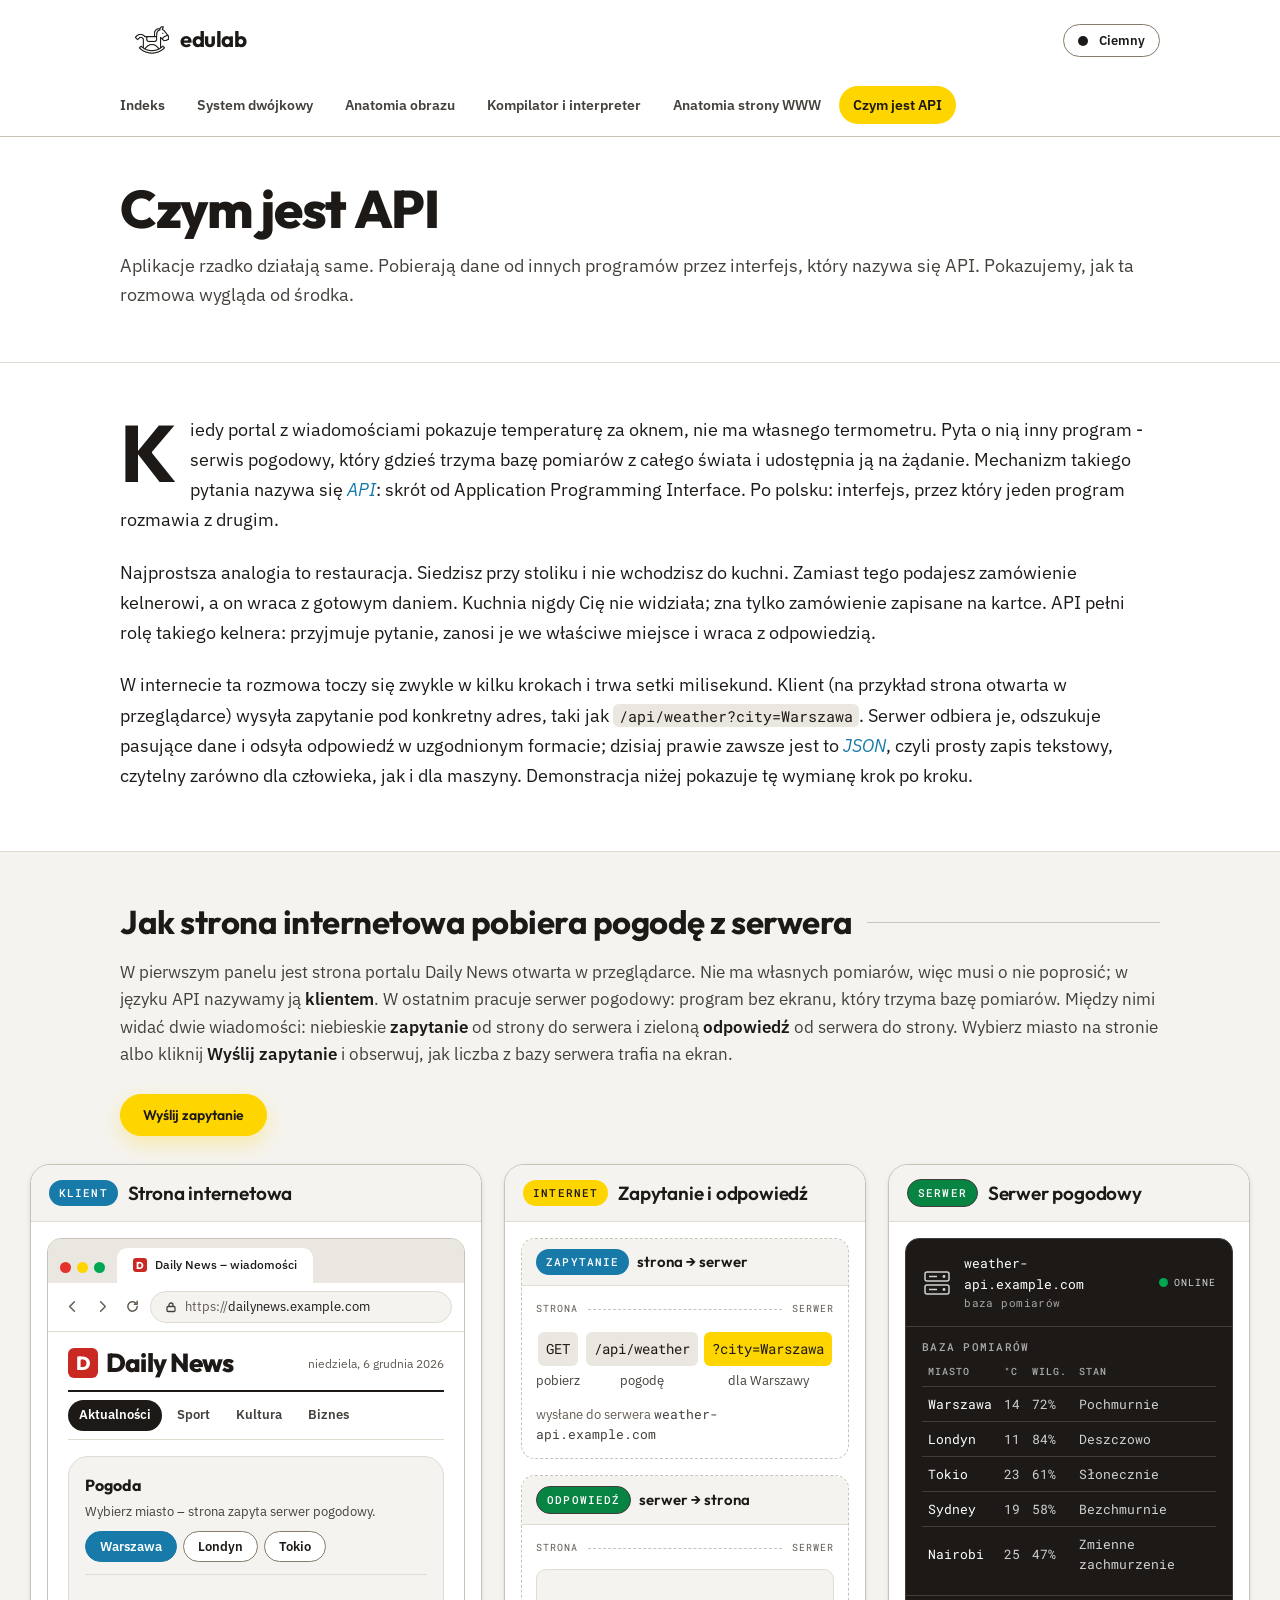
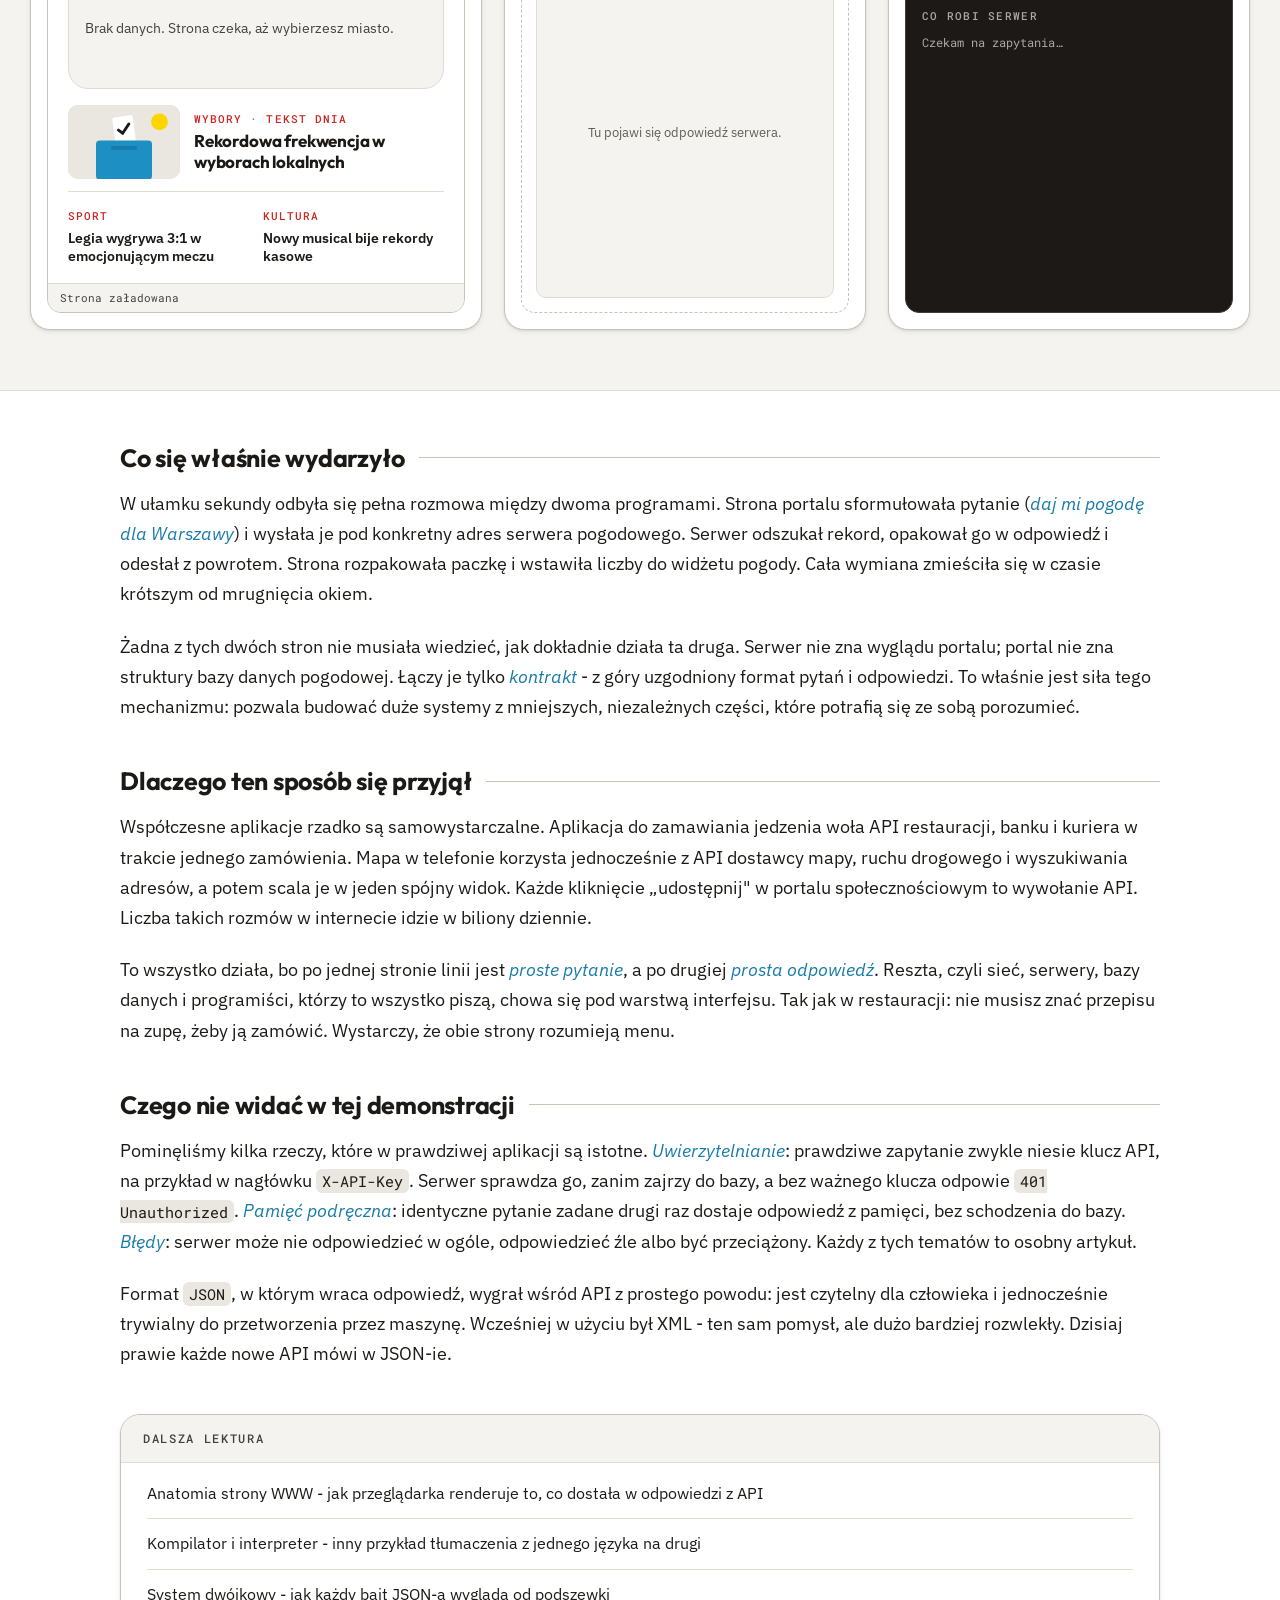
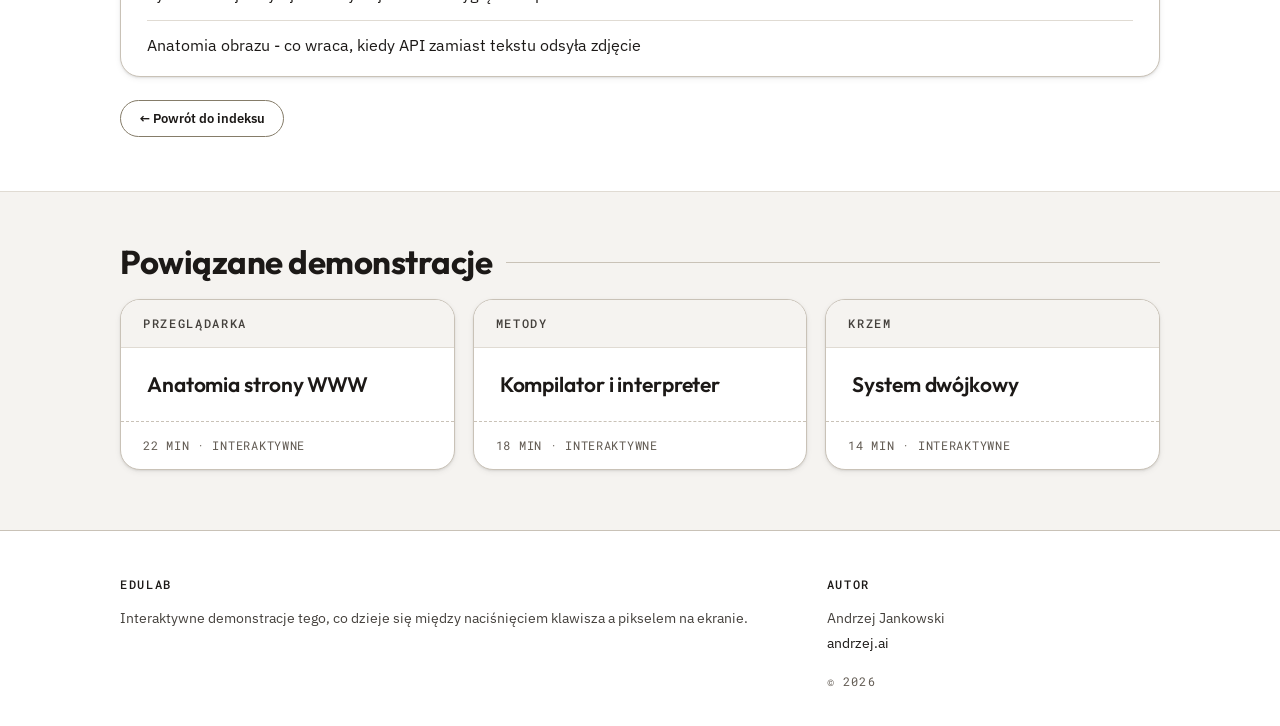
==== commit 7aa5e6a0: "Put article links in the top nav and drop the footer article list The header nav pointed at placehol" ====
--- a/api.html
+++ b/api.html
@@ -397,12 +397,13 @@
       <img class="edu-logo" src="edulab-mark-ink.png" alt="edulab" />
       <span class="wordmark">edulab</span>
     </a>
-    <nav class="topnav">
+    <nav class="topnav" aria-label="Artykuły">
       <a href="index.html">Indeks</a>
-      <a href="#" class="active">Sieci</a>
-      <a href="binary.html">Krzem</a>
-      <a href="compilation.html">Metody</a>
-      <a href="#">O piśmie</a>
+      <a href="binary.html">System dwójkowy</a>
+      <a href="image.html">Anatomia obrazu</a>
+      <a href="compilation.html">Kompilator i interpreter</a>
+      <a href="website.html">Anatomia strony WWW</a>
+      <a href="api.html" class="active" aria-current="page">Czym jest API</a>
     </nav>
     <button class="theme-toggle" id="themeToggle" aria-label="Przełącz motyw">
       <span class="th-mark"></span>
@@ -641,14 +642,6 @@
       <p>Interaktywne demonstracje tego, co dzieje się między naciśnięciem klawisza a pikselem na ekranie.</p>
     </div>
     <div class="col">
-      <h6>Artykuły</h6>
-      <a href="binary.html">System dwójkowy</a>
-      <a href="image.html">Anatomia obrazu</a>
-      <a href="compilation.html">Kompilator i interpreter</a>
-      <a href="website.html">Anatomia strony WWW</a>
-      <a href="api.html">Czym jest API</a>
-    </div>
-    <div class="col">
       <h6>Autor</h6>
       <p>Andrzej Jankowski</p>
       <a href="https://andrzej.ai">andrzej.ai</a>
@@ -914,5 +907,12 @@
   // small handle for agents and tests: read state, drive the FSM
   window.API_DEMO = { state, selectCity, start };
 </script>
+<script>
+  // ─── Nav: keep the current article pill visible in the scrolling row ───
+  (function(){
+    var nav = document.querySelector('.topnav'), cur = nav && nav.querySelector('.active');
+    if (cur && nav.scrollWidth > nav.clientWidth) nav.scrollLeft = cur.offsetLeft - (nav.clientWidth - cur.offsetWidth) / 2;
+  })();
+</script>
 </body>
 </html>
--- a/site.css
+++ b/site.css
@@ -89,7 +89,7 @@
 .masthead .row {
   max-width: var(--shell); margin: 0 auto;
   padding: 8px var(--pad-x);
-  display: flex; align-items: center; gap: 12px;
+  display: flex; flex-wrap: wrap; align-items: center; gap: 12px;
 }
 .masthead .brand { display: flex; align-items: center; gap: 2px; margin-right: auto; border-radius: var(--r-sm); }
 .masthead .edu-logo { width: 64px; height: 64px; display: block; margin-right: -6px; filter: var(--logo-filter); }
@@ -97,11 +97,16 @@
   font-family: var(--font-display); font-weight: 700;
   font-size: 22px; letter-spacing: -.02em; color: var(--ink);
 }
-.masthead .topnav { display: flex; gap: 4px; }
+.masthead .topnav {                               /* second header row: one pill per article */
+  order: 3; flex-basis: 100%;
+  display: flex; gap: 4px; margin: 0 -14px; padding: 2px 0 4px;
+  overflow-x: auto; scrollbar-width: none;
+}
+.masthead .topnav::-webkit-scrollbar { display: none; }
 .masthead .topnav a {
   font-family: var(--font-sans); font-weight: 600; font-size: 14px;
   color: var(--ink-2);
-  padding: 8px 14px; border-radius: var(--r-pill);
+  padding: 8px 14px; border-radius: var(--r-pill); white-space: nowrap;
   transition: background .15s, color .15s;
 }
 .masthead .topnav a:hover { background: var(--paper-2); color: var(--ink); }
@@ -281,7 +286,7 @@
 .footer { border-top: 1px solid var(--line-2); background: var(--paper); padding: 44px 0 36px; }
 .footer-grid {
   max-width: var(--shell); margin: 0 auto; padding: 0 var(--pad-x);
-  display: grid; grid-template-columns: 2fr 1fr 1fr; gap: 40px;
+  display: grid; grid-template-columns: 2fr 1fr; gap: 40px;
 }
 .footer .col h6 {
   font-family: var(--font-mono); font-size: 12px; font-weight: 500; letter-spacing: .14em;
@@ -301,7 +306,8 @@
 }
 @media (max-width: 768px) {
   :root { --pad-x: 16px; --pad-y: 56px; }
-  .masthead .topnav { display: none; }
+  .masthead .row { gap: 6px; }
+  .masthead .topnav { margin: 0 calc(-1 * var(--pad-x)); padding: 2px var(--pad-x) 6px; }
   .masthead .edu-logo { width: 52px; height: 52px; }
   .page-head { padding: 28px var(--pad-x) 32px; }
   .page-head:has(+ .sec) { padding-bottom: 36px; }
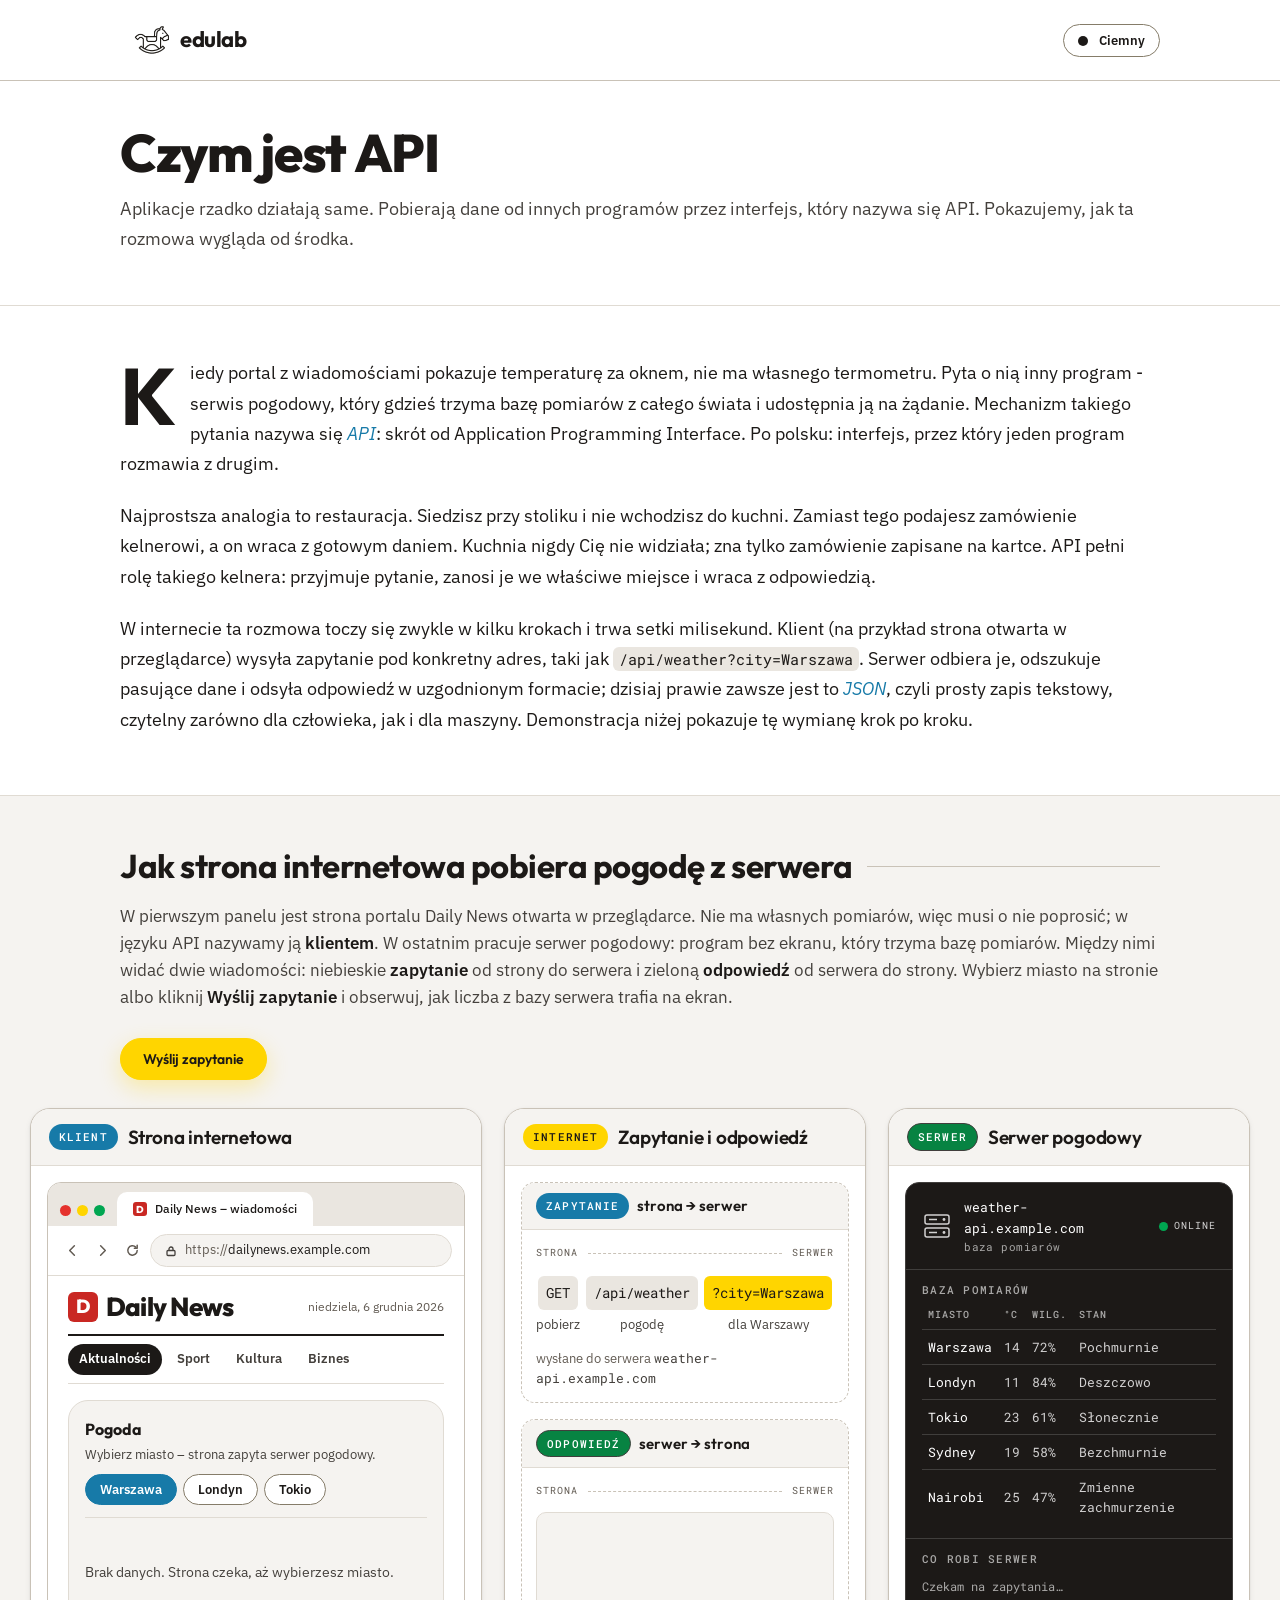
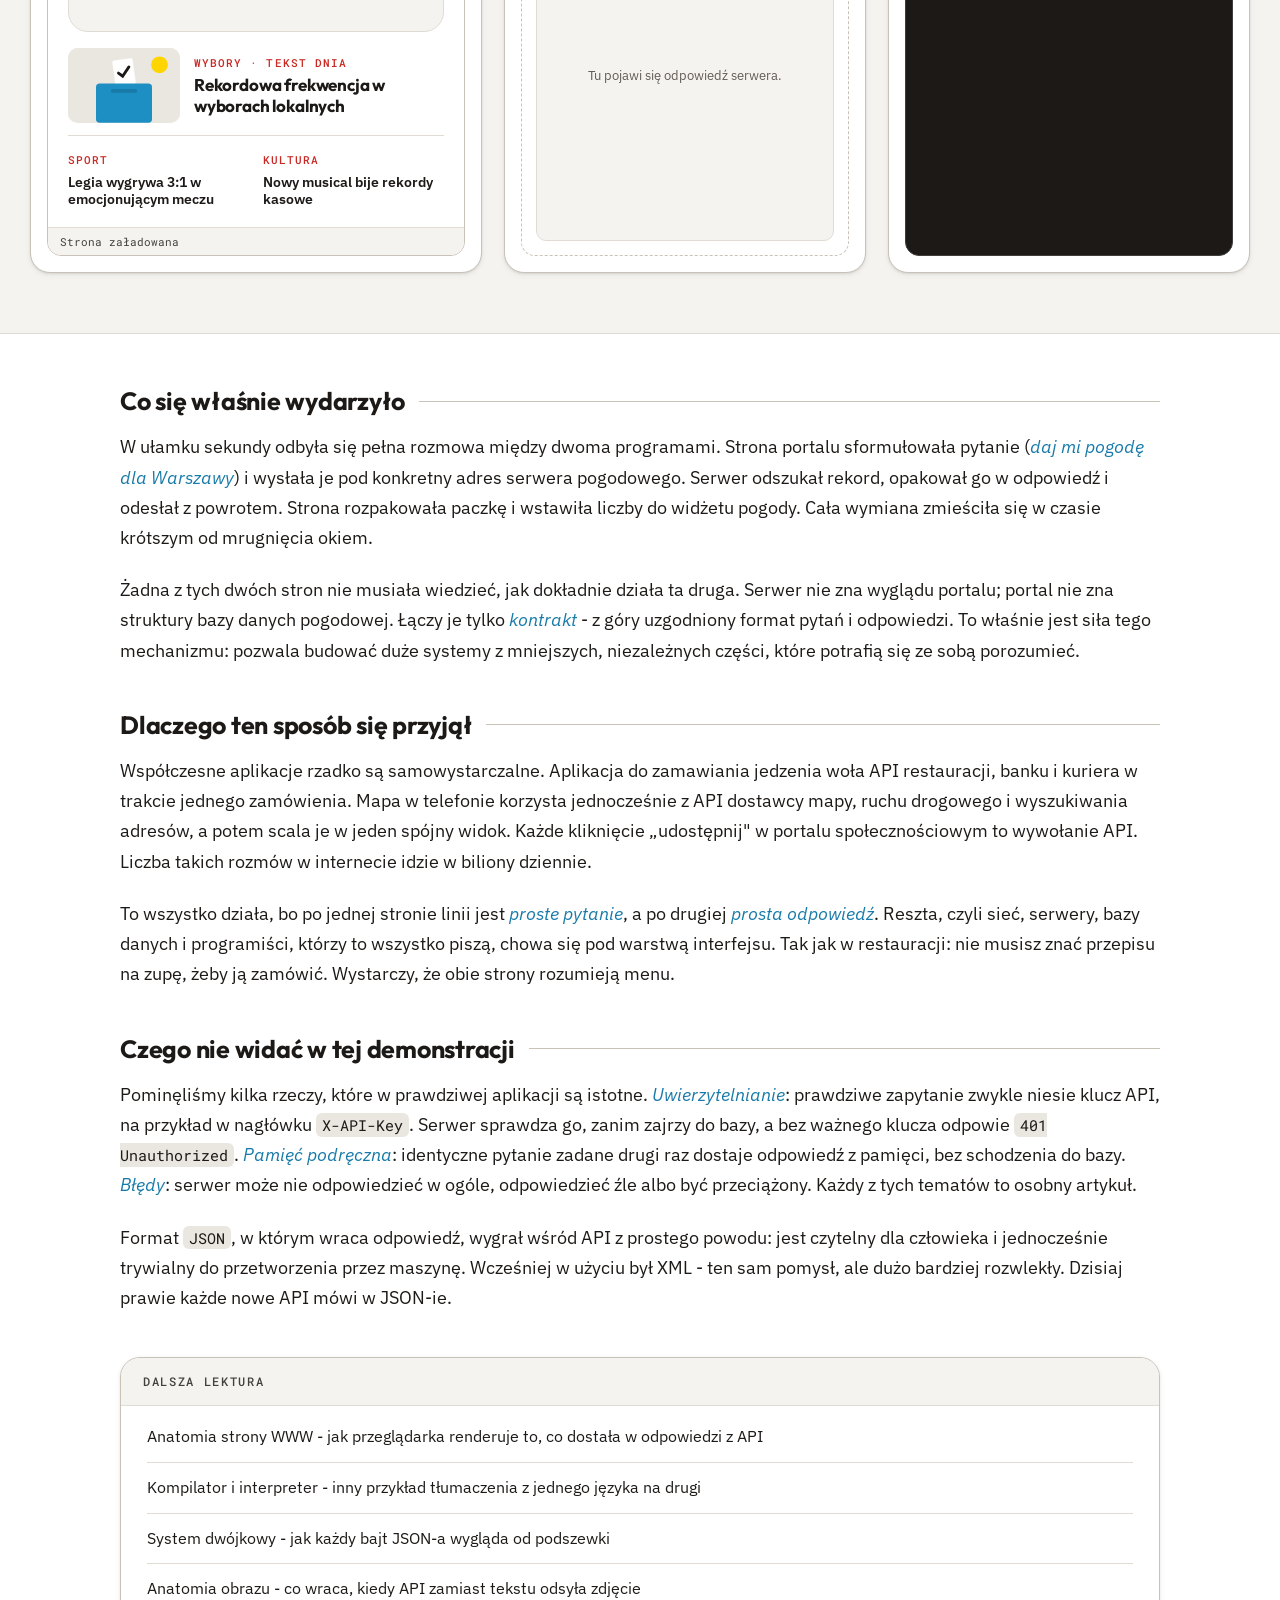
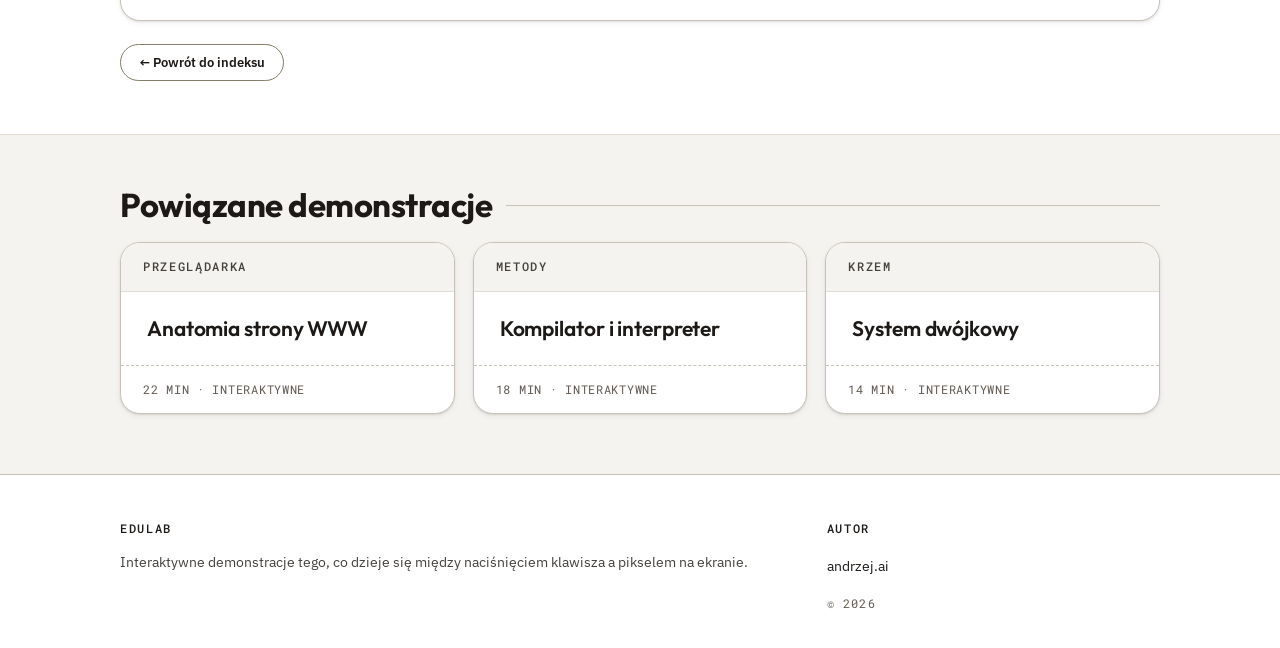
==== commit 6ee53ca1: "Slim the header, drop the author name, black pixel laptop The masthead keeps only the logo and the t" ====
--- a/api.html
+++ b/api.html
@@ -397,14 +397,6 @@
       <img class="edu-logo" src="edulab-mark-ink.png" alt="edulab" />
       <span class="wordmark">edulab</span>
     </a>
-    <nav class="topnav" aria-label="Artykuły">
-      <a href="index.html">Indeks</a>
-      <a href="binary.html">System dwójkowy</a>
-      <a href="image.html">Anatomia obrazu</a>
-      <a href="compilation.html">Kompilator i interpreter</a>
-      <a href="website.html">Anatomia strony WWW</a>
-      <a href="api.html" class="active" aria-current="page">Czym jest API</a>
-    </nav>
     <button class="theme-toggle" id="themeToggle" aria-label="Przełącz motyw">
       <span class="th-mark"></span>
       <span class="lbl-jasny">Jasny</span>
@@ -643,7 +635,6 @@
     </div>
     <div class="col">
       <h6>Autor</h6>
-      <p>Andrzej Jankowski</p>
       <a href="https://andrzej.ai">andrzej.ai</a>
       <p class="foot-copy">© 2026</p>
     </div>
@@ -907,12 +898,5 @@
   // small handle for agents and tests: read state, drive the FSM
   window.API_DEMO = { state, selectCity, start };
 </script>
-<script>
-  // ─── Nav: keep the current article pill visible in the scrolling row ───
-  (function(){
-    var nav = document.querySelector('.topnav'), cur = nav && nav.querySelector('.active');
-    if (cur && nav.scrollWidth > nav.clientWidth) nav.scrollLeft = cur.offsetLeft - (nav.clientWidth - cur.offsetWidth) / 2;
-  })();
-</script>
 </body>
 </html>
--- a/site.css
+++ b/site.css
@@ -89,7 +89,7 @@
 .masthead .row {
   max-width: var(--shell); margin: 0 auto;
   padding: 8px var(--pad-x);
-  display: flex; flex-wrap: wrap; align-items: center; gap: 12px;
+  display: flex; align-items: center; gap: 12px;
 }
 .masthead .brand { display: flex; align-items: center; gap: 2px; margin-right: auto; border-radius: var(--r-sm); }
 .masthead .edu-logo { width: 64px; height: 64px; display: block; margin-right: -6px; filter: var(--logo-filter); }
@@ -97,20 +97,6 @@
   font-family: var(--font-display); font-weight: 700;
   font-size: 22px; letter-spacing: -.02em; color: var(--ink);
 }
-.masthead .topnav {                               /* second header row: one pill per article */
-  order: 3; flex-basis: 100%;
-  display: flex; gap: 4px; margin: 0 -14px; padding: 2px 0 4px;
-  overflow-x: auto; scrollbar-width: none;
-}
-.masthead .topnav::-webkit-scrollbar { display: none; }
-.masthead .topnav a {
-  font-family: var(--font-sans); font-weight: 600; font-size: 14px;
-  color: var(--ink-2);
-  padding: 8px 14px; border-radius: var(--r-pill); white-space: nowrap;
-  transition: background .15s, color .15s;
-}
-.masthead .topnav a:hover { background: var(--paper-2); color: var(--ink); }
-.masthead .topnav a.active { background: var(--yellow); color: var(--yellow-ink); }
 
 /* Theme toggle: ghost pill in the header row */
 .theme-toggle {
@@ -306,8 +292,6 @@
 }
 @media (max-width: 768px) {
   :root { --pad-x: 16px; --pad-y: 56px; }
-  .masthead .row { gap: 6px; }
-  .masthead .topnav { margin: 0 calc(-1 * var(--pad-x)); padding: 2px var(--pad-x) 6px; }
   .masthead .edu-logo { width: 52px; height: 52px; }
   .page-head { padding: 28px var(--pad-x) 32px; }
   .page-head:has(+ .sec) { padding-bottom: 36px; }
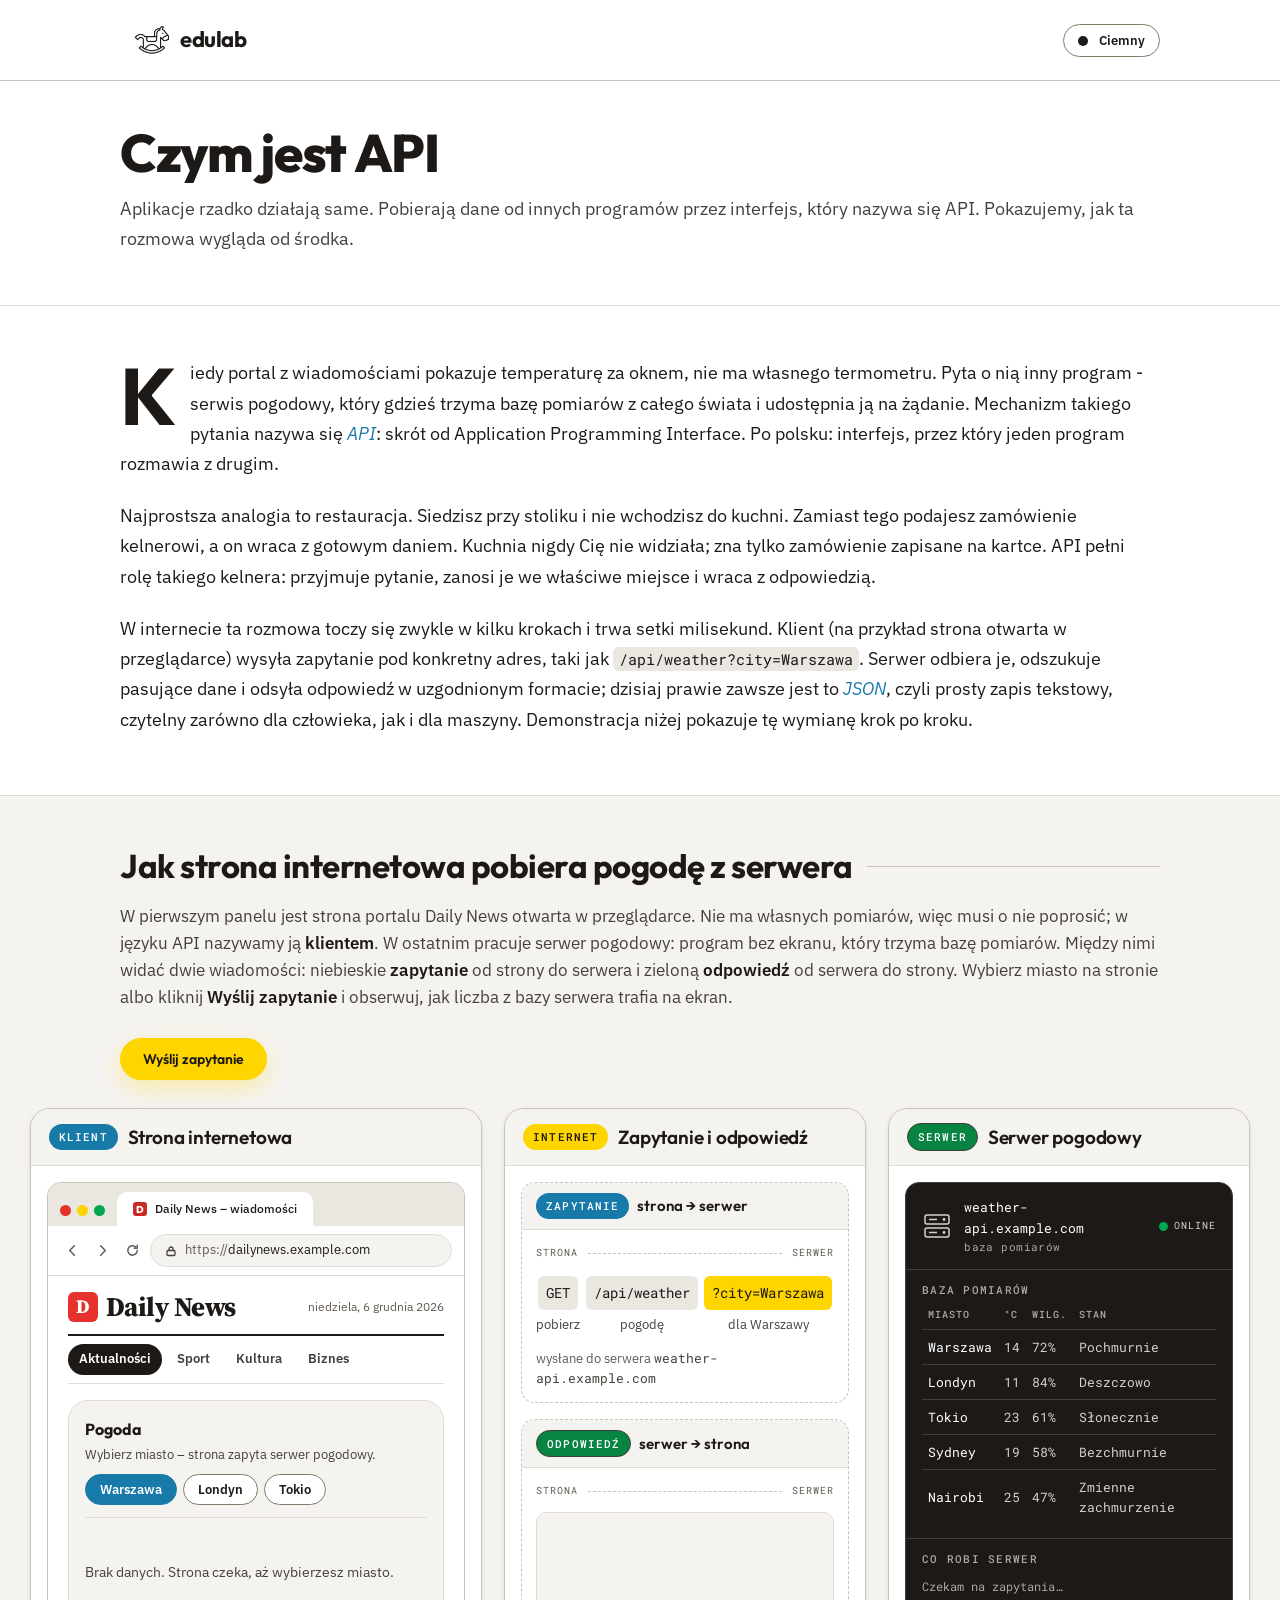
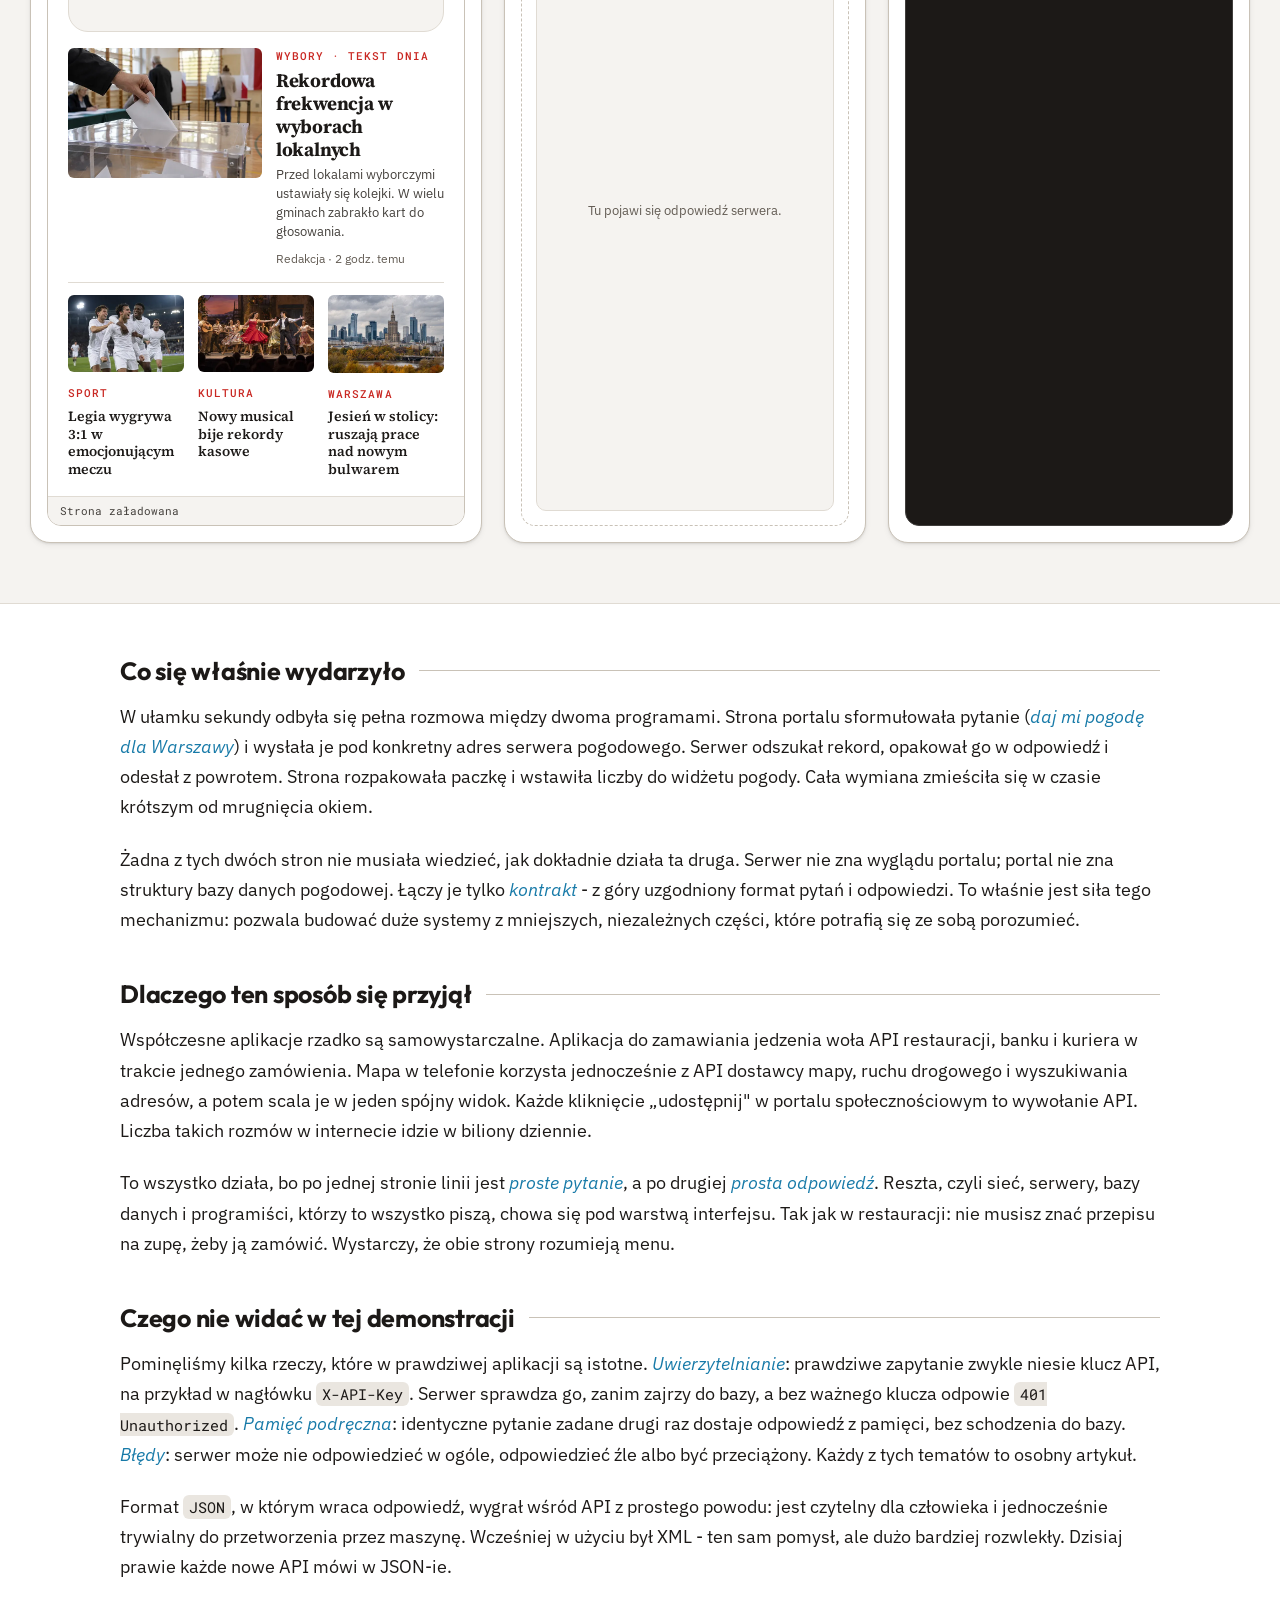
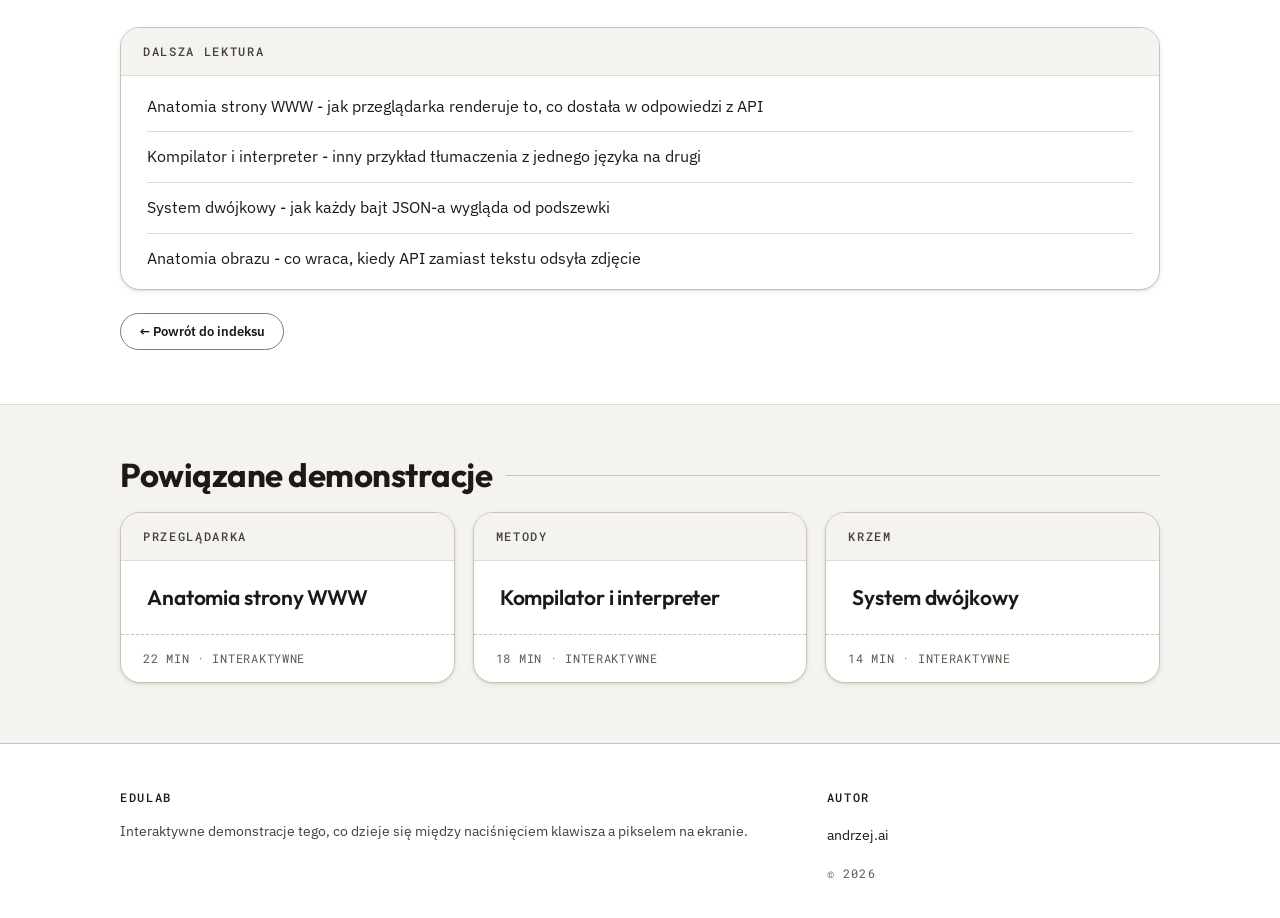
==== commit ded5c13a: "Give the API demo's news site real photos and serif type Codex-generated editorial photos (election," ====
--- a/api.html
+++ b/api.html
@@ -6,7 +6,7 @@
 <title>Czym jest API - Substrate</title>
 <link rel="preconnect" href="https://fonts.googleapis.com" />
 <link rel="preconnect" href="https://fonts.gstatic.com" crossorigin />
-<link href="https://fonts.googleapis.com/css2?family=Outfit:wght@400;500;600;700;800&family=IBM+Plex+Sans:wght@400;500;600;700&family=Roboto+Mono:wght@400;500&display=swap" rel="stylesheet" />
+<link href="https://fonts.googleapis.com/css2?family=Outfit:wght@400;500;600;700;800&family=IBM+Plex+Sans:wght@400;500;600;700&family=Roboto+Mono:wght@400;500&family=Source+Serif+4:opsz,wght@8..60,600;8..60,700;8..60,800&display=swap" rel="stylesheet" />
 <script>
   (function(){
     try {
@@ -33,6 +33,8 @@
     --srv-ink-2: color-mix(in srgb, var(--srv-ink) 80%, var(--srv-bg));
     --srv-ink-3: color-mix(in srgb, var(--srv-ink) 62%, var(--srv-bg));
     --srv-line:  color-mix(in srgb, var(--srv-ink) 16%, var(--srv-bg));
+    /* the demo news site has its own type, so it reads as someone else's page */
+    --site-serif: 'Source Serif 4', Georgia, 'Times New Roman', serif;
   }
   html[data-theme="dark"] {
     --srv-bg:  var(--paper-3);
@@ -141,7 +143,7 @@
   }
 
   /* ─── The news website itself (demo content) ─── */
-  .site { flex: 1; background: var(--paper); color: var(--ink); padding: 0 20px 18px; }
+  .site { flex: 1; background: var(--surface); color: var(--ink); padding: 0 20px 18px; }
   .site-head {
     display: flex; align-items: center; justify-content: space-between;
     gap: 12px; flex-wrap: wrap; padding: 16px 0 12px;
@@ -149,14 +151,15 @@
   }
   .site-logo {
     display: flex; align-items: center; gap: 8px;
-    font-family: var(--font-display); font-weight: 800; font-size: 26px;
-    letter-spacing: -.03em; line-height: 1;
+    font-family: var(--site-serif); font-weight: 800; font-size: 27px;
+    letter-spacing: -.02em; line-height: 1;
   }
   .site-logo .mark {
     width: 30px; height: 30px; border-radius: var(--r-xs);
     background: var(--red-soft); color: var(--red-ink);
     display: grid; place-items: center; font-size: 19px;
   }
+  .site-logo .mark { background: var(--red); color: var(--surface); }
   .site-date { font-size: 12px; color: var(--ink-3); }
   .site-nav { display: flex; flex-wrap: wrap; gap: 4px; padding: 8px 0; border-bottom: 1px solid var(--line); }
   .site-nav span {
@@ -222,27 +225,29 @@
   #demo[data-mapped="1"] .map-n { opacity: 1; }
 
   .site-lead {
-    display: grid; grid-template-columns: 112px minmax(0, 1fr); gap: 14px; align-items: center;
-    padding-bottom: 12px; border-bottom: 1px solid var(--line);
-  }
-  .site-img { aspect-ratio: 3 / 2; border-radius: var(--r-sm); overflow: hidden; background: var(--paper-3); }
-  .site-img svg { width: 100%; height: 100%; display: block; }
-  .site-img .i-sky   { fill: var(--paper-3); }
-  .site-img .i-box   { fill: var(--blue); }
-  .site-img .i-slot  { fill: var(--blue-soft); }
-  .site-img .i-paper { fill: var(--surface); }
-  .site-img .i-tick  { fill: none; stroke: var(--ink); stroke-width: 3; stroke-linecap: round; }
-  .site-img .i-sun   { fill: var(--yellow); }
+    display: grid; grid-template-columns: minmax(0, 1.15fr) minmax(0, 1fr); gap: 14px; align-items: start;
+    padding-bottom: 14px; border-bottom: 1px solid var(--line);
+  }
+  .site-img {
+    display: block; width: 100%; height: auto; aspect-ratio: 3 / 2; object-fit: cover;
+    border-radius: var(--r-xs); background: var(--paper-3);
+  }
+  .site-dek { font-family: var(--font-sans); font-size: 13px; line-height: 1.45; color: var(--ink-2); margin: 6px 0 0; }
+  .site-by { font-family: var(--font-sans); font-size: 11.5px; color: var(--ink-3); margin-top: 8px; }
   .site-kicker {
     font-family: var(--font-mono); font-size: 10.5px; font-weight: 500;
     letter-spacing: .1em; text-transform: uppercase; color: var(--red-600);
   }
   .site-h {
-    font-family: var(--font-display); font-weight: 700; font-size: 17px;
-    line-height: 1.25; letter-spacing: -.01em; margin: 2px 0 0;
-  }
-  .site-more { display: grid; grid-template-columns: repeat(2, minmax(0, 1fr)); gap: 14px; padding-top: 10px; }
-  .site-more .t { display: block; font-weight: 600; font-size: 13.5px; line-height: 1.3; margin-top: 2px; }
+    font-family: var(--site-serif); font-weight: 700; font-size: 19px;
+    line-height: 1.2; letter-spacing: -.01em; margin: 4px 0 0;
+  }
+  .site-more { display: grid; grid-template-columns: repeat(3, minmax(0, 1fr)); gap: 14px; padding-top: 12px; }
+  .site-more .site-img { margin-bottom: 7px; }
+  .site-more .t {
+    display: block; font-family: var(--site-serif); font-weight: 600;
+    font-size: 14px; line-height: 1.25; margin-top: 3px;
+  }
 
   /* ─── HTTP messages in the middle ─── */
   .msgs { display: flex; flex-direction: column; gap: 16px; }
@@ -381,7 +386,8 @@
     .actor-label { padding: 12px 16px; }
     .actor-body { padding: 12px; }
     .site { padding: 0 14px 16px; }
-    .site-more { grid-template-columns: minmax(0, 1fr); }
+    .site-lead { grid-template-columns: minmax(0, 1fr); }
+    .site-more { grid-template-columns: repeat(2, minmax(0, 1fr)); }
   }
   @media (prefers-reduced-motion: reduce) {
     .packet, .frame, .msg, .fld, .actor-label, .msg-head { transition-duration: .01s; }
@@ -475,24 +481,18 @@
             </div>
 
             <article class="site-lead">
-              <div class="site-img" aria-hidden="true">
-                <svg viewBox="0 0 120 80" preserveAspectRatio="xMidYMid slice">
-                  <rect class="i-sky" width="120" height="80"/>
-                  <circle class="i-sun" cx="98" cy="18" r="9"/>
-                  <rect class="i-paper" x="49" y="12" width="22" height="28" rx="2" transform="rotate(-8 60 26)"/>
-                  <path class="i-tick" d="M54 26l4 4 8-9" transform="rotate(-8 60 26)"/>
-                  <rect class="i-box" x="30" y="38" width="60" height="42" rx="4"/>
-                  <rect class="i-slot" x="46" y="44" width="28" height="4" rx="2"/>
-                </svg>
-              </div>
+              <img class="site-img" src="img/news-lead.webp" alt="" width="720" height="480" />
               <div>
                 <div class="site-kicker">Wybory · Tekst dnia</div>
                 <h3 class="site-h">Rekordowa frekwencja w wyborach lokalnych</h3>
+                <p class="site-dek">Przed lokalami wyborczymi ustawiały się kolejki. W wielu gminach zabrakło kart do głosowania.</p>
+                <div class="site-by">Redakcja · 2 godz. temu</div>
               </div>
             </article>
             <div class="site-more">
-              <div><span class="site-kicker">Sport</span><span class="t">Legia wygrywa 3:1 w emocjonującym meczu</span></div>
-              <div><span class="site-kicker">Kultura</span><span class="t">Nowy musical bije rekordy kasowe</span></div>
+              <div><img class="site-img" src="img/news-sport.webp" alt="" width="420" height="280" /><span class="site-kicker">Sport</span><span class="t">Legia wygrywa 3:1 w emocjonującym meczu</span></div>
+              <div><img class="site-img" src="img/news-culture.webp" alt="" width="420" height="280" /><span class="site-kicker">Kultura</span><span class="t">Nowy musical bije rekordy kasowe</span></div>
+              <div><img class="site-img" src="img/news-city.webp" alt="" width="420" height="280" /><span class="site-kicker">Warszawa</span><span class="t">Jesień w stolicy: ruszają prace nad nowym bulwarem</span></div>
             </div>
           </div>
           <div class="br-status" id="brStatus" role="status" aria-live="polite"></div>
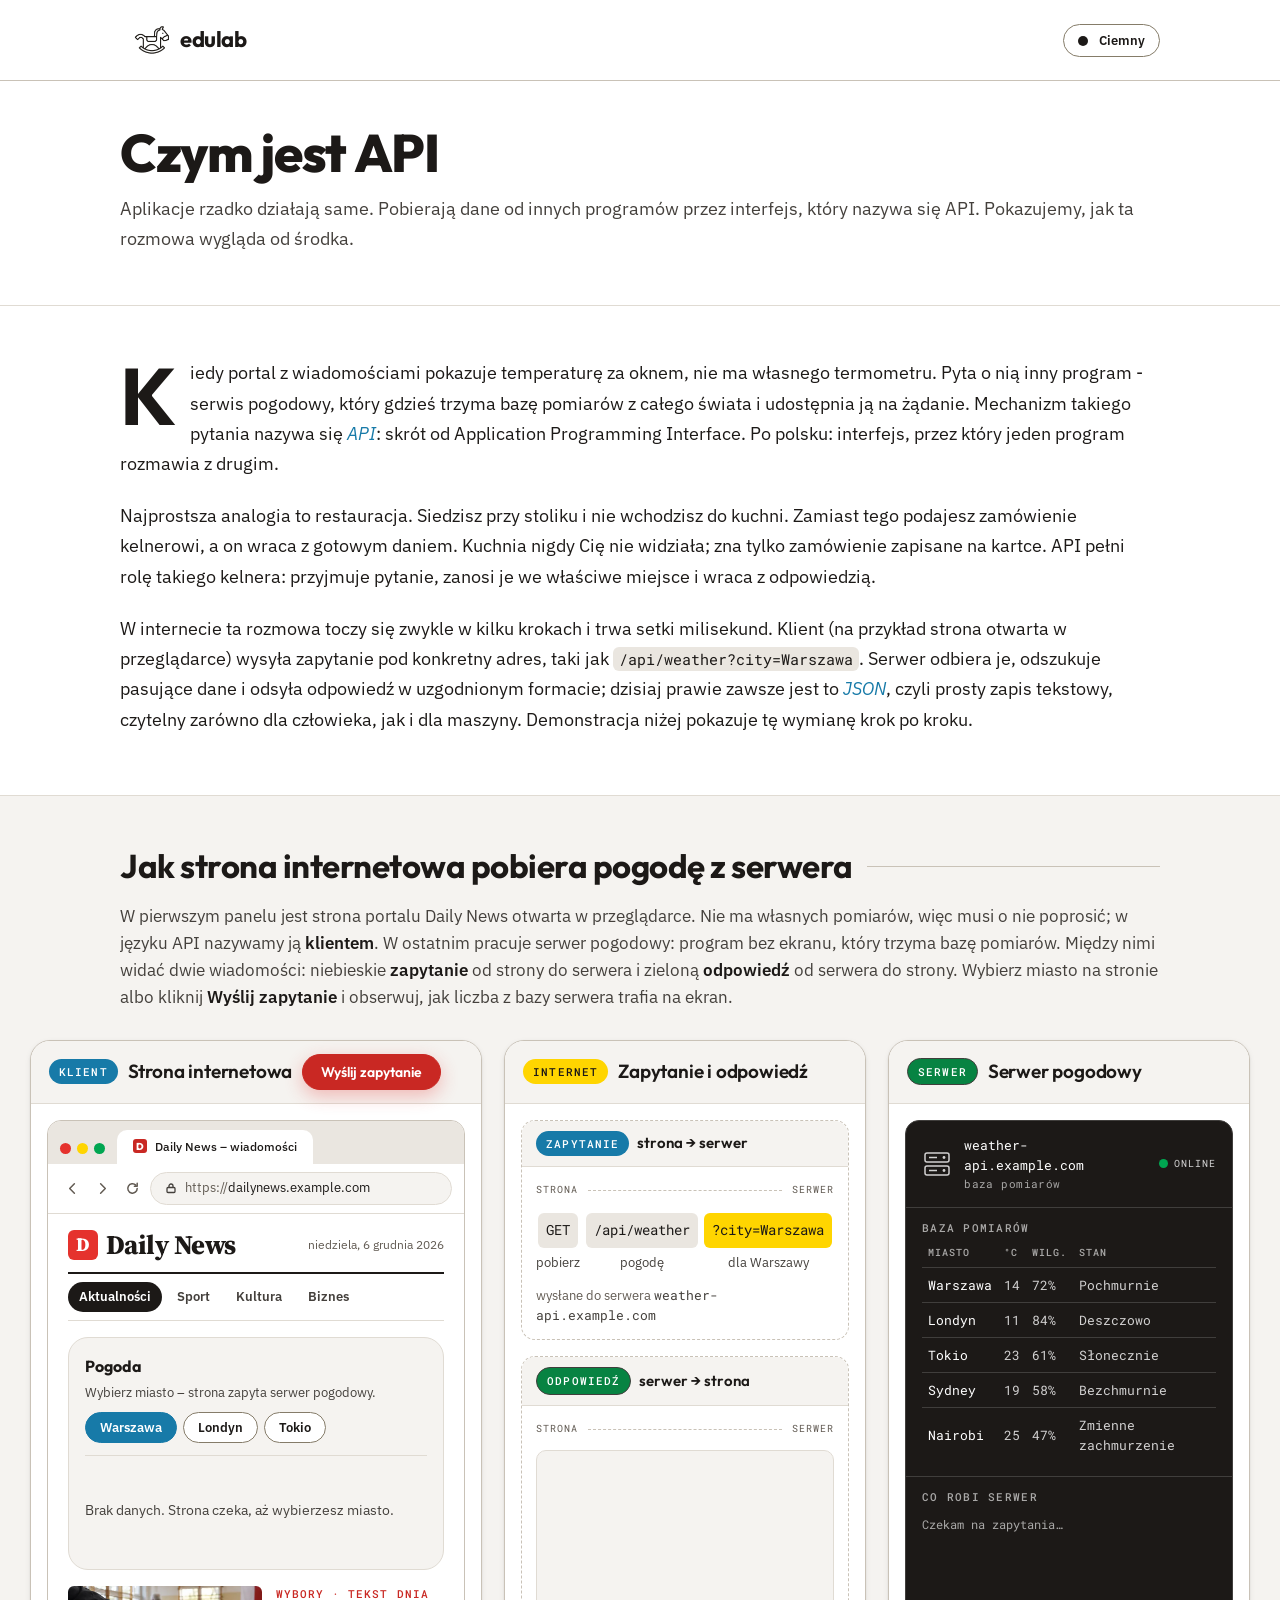
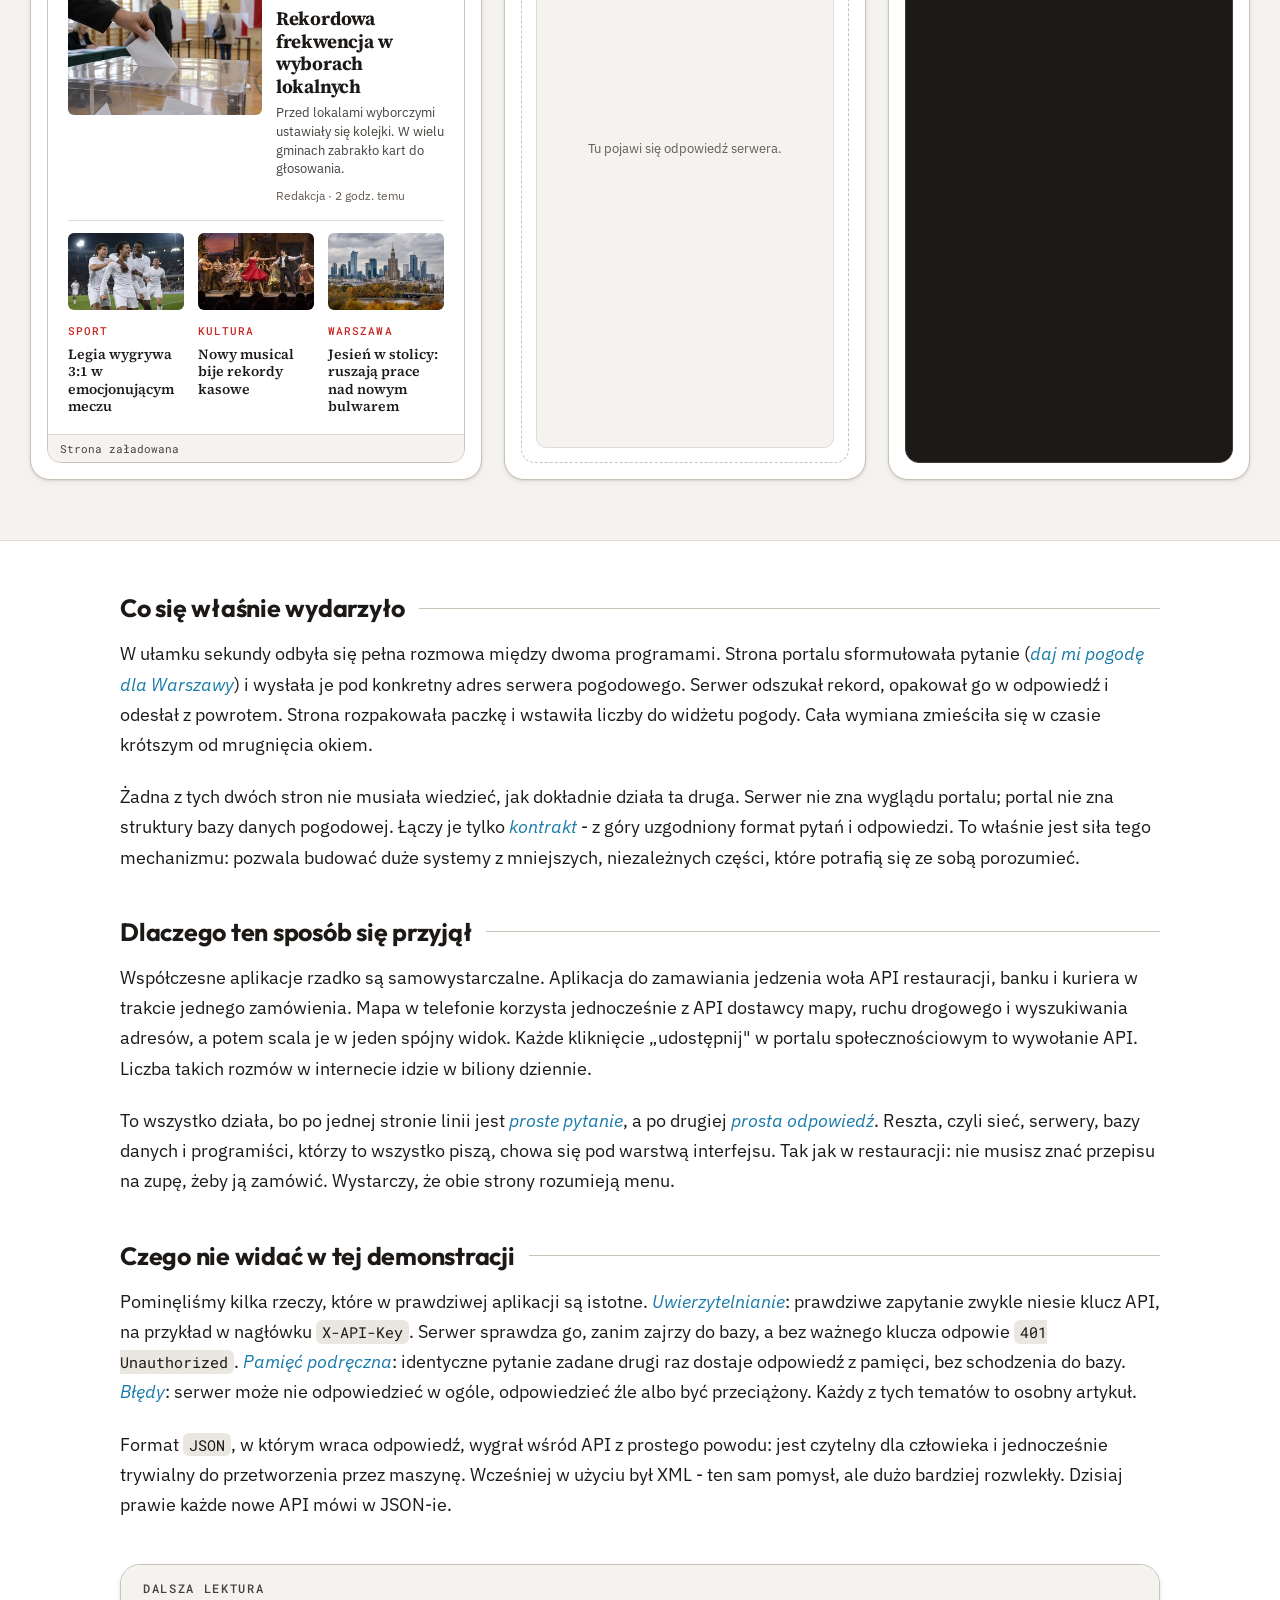
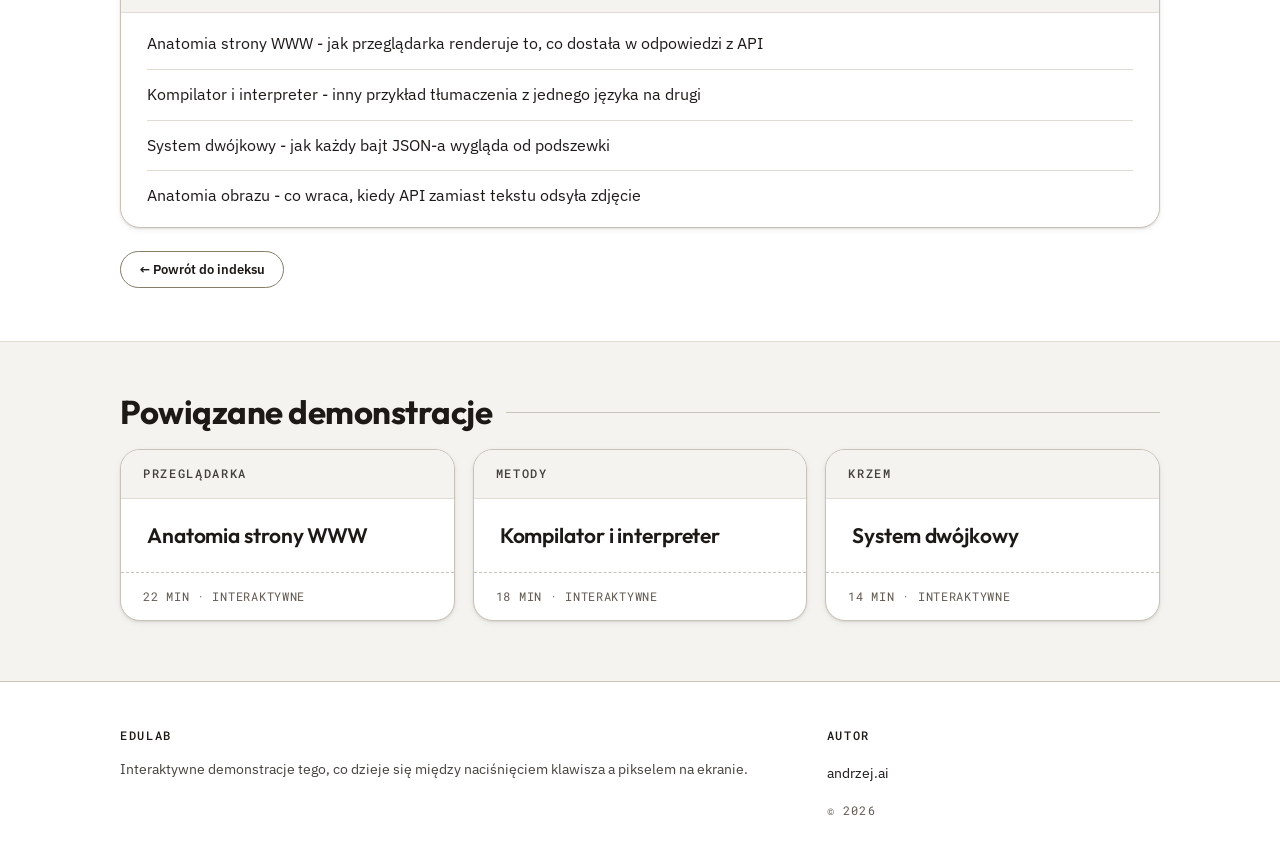
==== commit 977c08a5: "Let the top bar scroll away and put a red send button in the client panel The edulab masthead is no " ====
--- a/api.html
+++ b/api.html
@@ -56,8 +56,18 @@
   .chip.server { background: var(--green-soft);  color: var(--green-ink); }
   .chip.net    { background: var(--yellow-soft); color: var(--yellow-ink); }
 
-  /* ─── Start button + wide stage (breaks out of the 1100px column) ─── */
-  .api-start { margin: 0; }
+  /* ─── Send button: red, in the client's label bar ─── */
+  .btn.send {
+    background: var(--red-soft); border-color: var(--red-soft); color: var(--red-ink);
+    font-family: var(--font-display); padding: 8px 18px; font-size: 14px;
+    box-shadow: 0 6px 18px color-mix(in srgb, var(--red) 30%, transparent);
+  }
+  .btn.send:hover:not(:disabled) {
+    background: color-mix(in srgb, var(--red-soft) 82%, var(--ink));
+    border-color: color-mix(in srgb, var(--red-soft) 82%, var(--ink)); color: var(--red-ink);
+  }
+
+  /* ─── Wide stage (breaks out of the 1100px column) ─── */
   .api-wide {
     max-width: calc(1480px + 2 * var(--pad-x));
     margin: 28px auto 0; padding: 0 var(--pad-x);
@@ -431,9 +441,6 @@
   <div class="wrap">
     <div class="sec-head"><h2>Jak strona internetowa pobiera pogodę z serwera</h2></div>
     <p class="sec-lead">W pierwszym panelu jest strona portalu Daily News otwarta w przeglądarce. Nie ma własnych pomiarów, więc musi o nie poprosić; w języku API nazywamy ją <em>klientem</em>. W ostatnim pracuje serwer pogodowy: program bez ekranu, który trzyma bazę pomiarów. Między nimi widać dwie wiadomości: niebieskie <em>zapytanie</em> od strony do serwera i zieloną <em>odpowiedź</em> od serwera do strony. Wybierz miasto na stronie albo kliknij <em>Wyślij zapytanie</em> i obserwuj, jak liczba z bazy serwera trafia na ekran.</p>
-    <div class="api-start">
-      <button type="button" class="btn primary" id="primaryBtn">Wyślij zapytanie</button>
-    </div>
   </div>
 
   <div class="api-wide">
@@ -444,6 +451,7 @@
         <div class="actor-label">
           <span class="chip client">Klient</span>
           <strong>Strona internetowa</strong>
+          <button type="button" class="btn send" id="primaryBtn">Wyślij zapytanie</button>
         </div>
         <div class="actor-body">
         <div class="browser frame">
--- a/site.css
+++ b/site.css
@@ -82,7 +82,7 @@
 
 /* ─── Branded top menu ─── */
 .masthead {
-  position: sticky; top: 0; z-index: 50; width: 100%;
+  position: relative; z-index: 50; width: 100%;
   background: var(--paper);
   border-bottom: 1px solid var(--line-2);
 }
